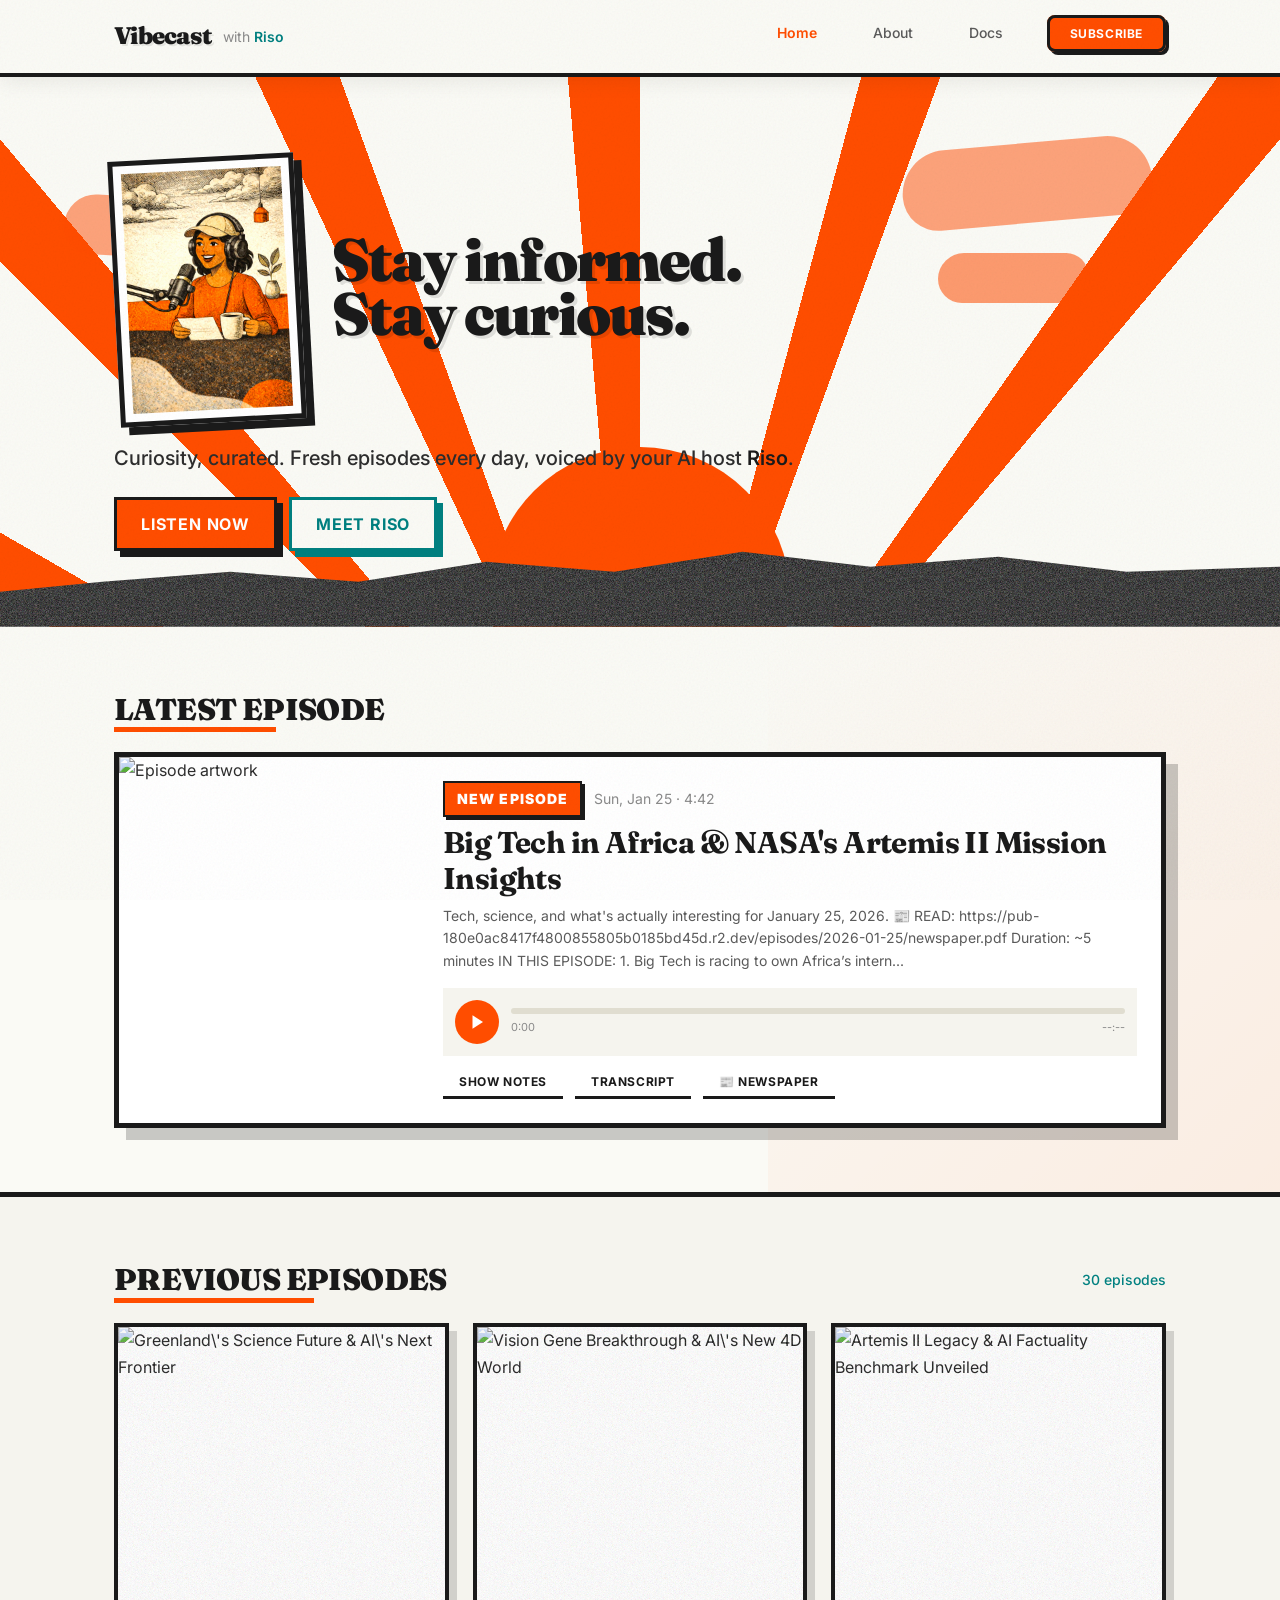
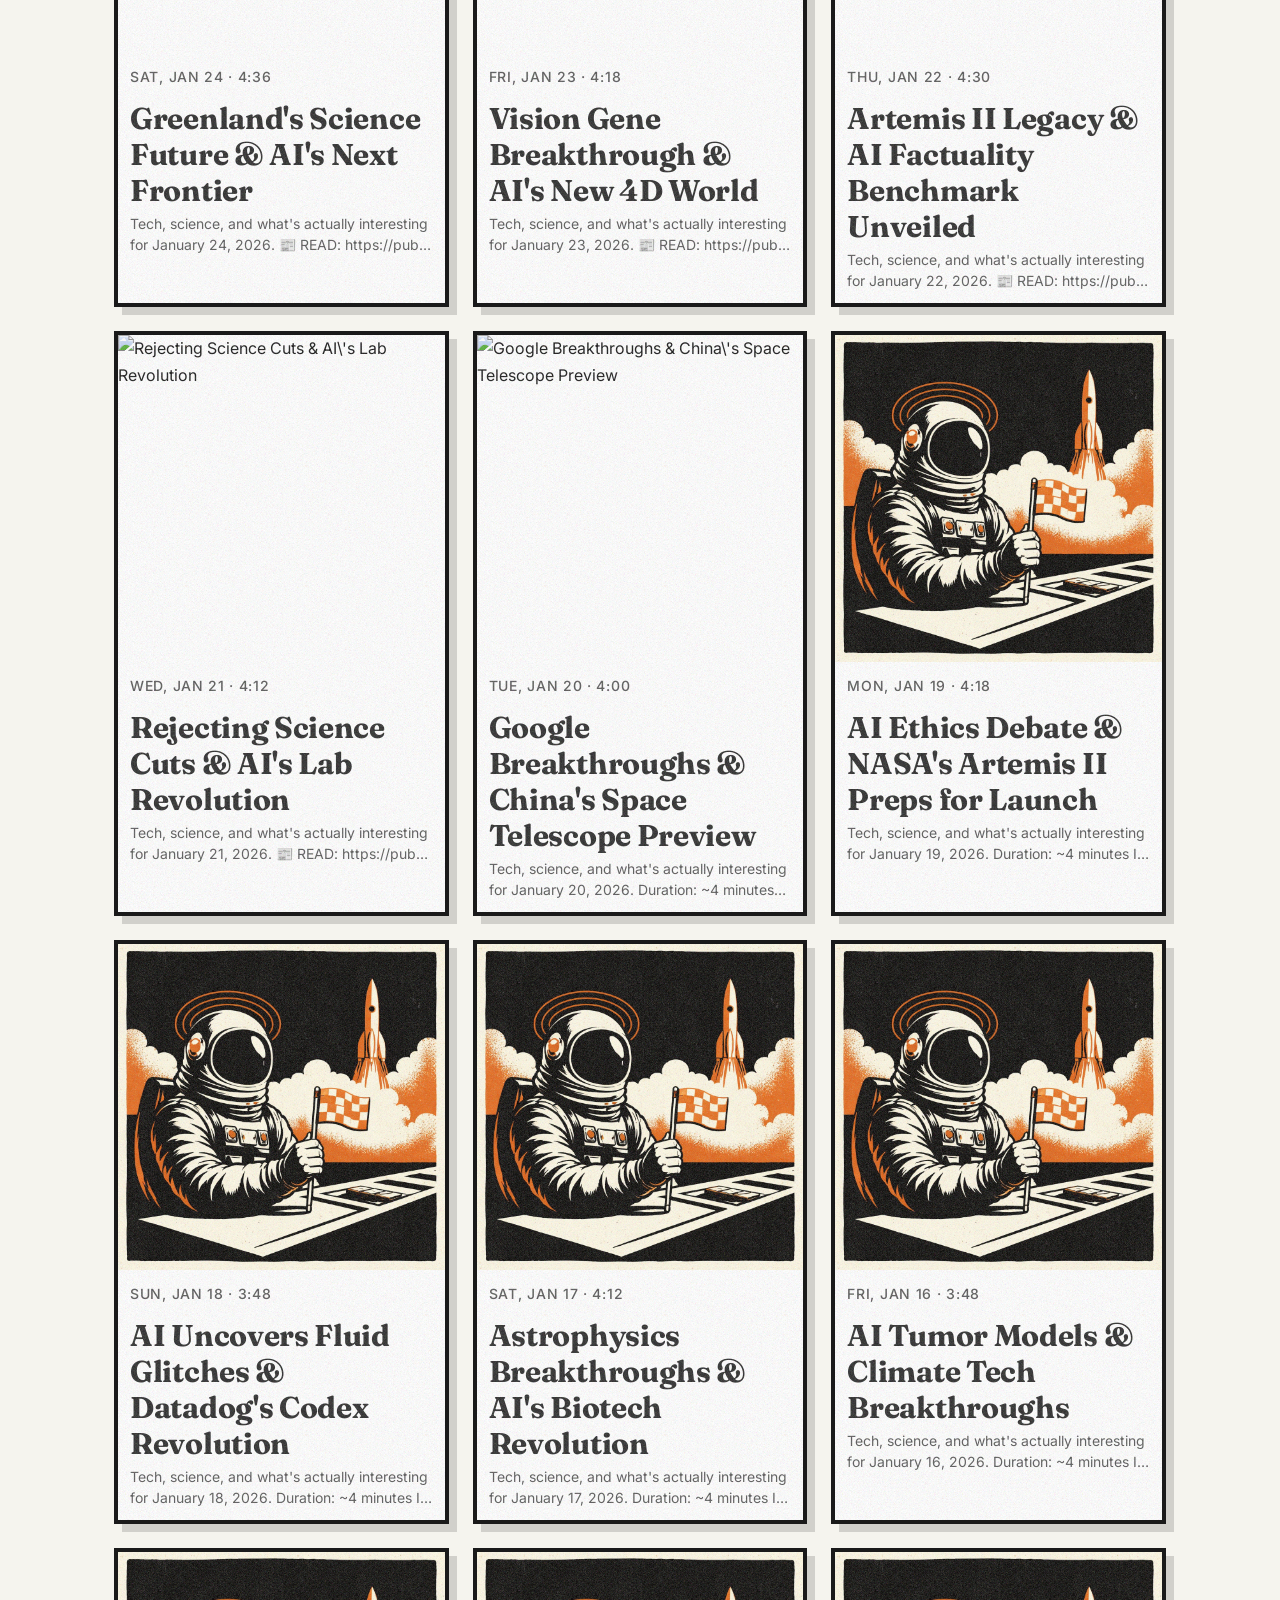
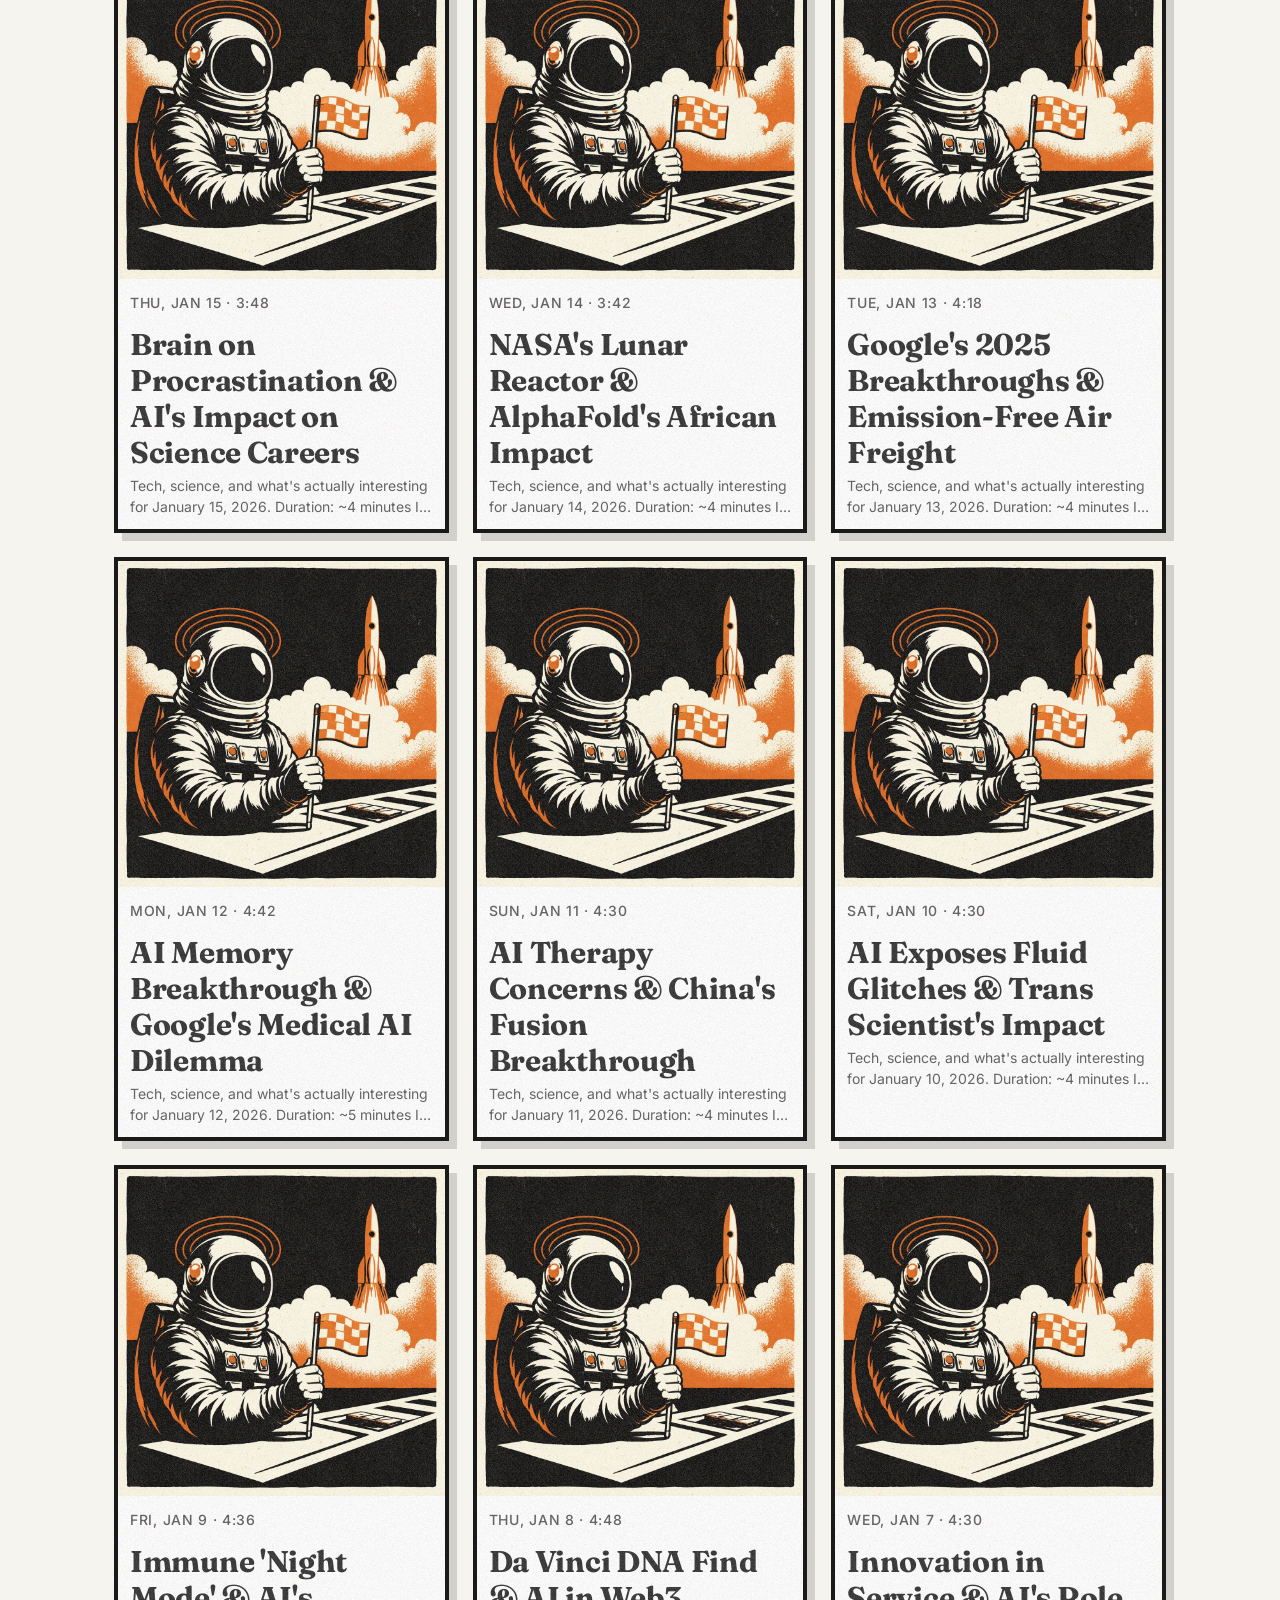
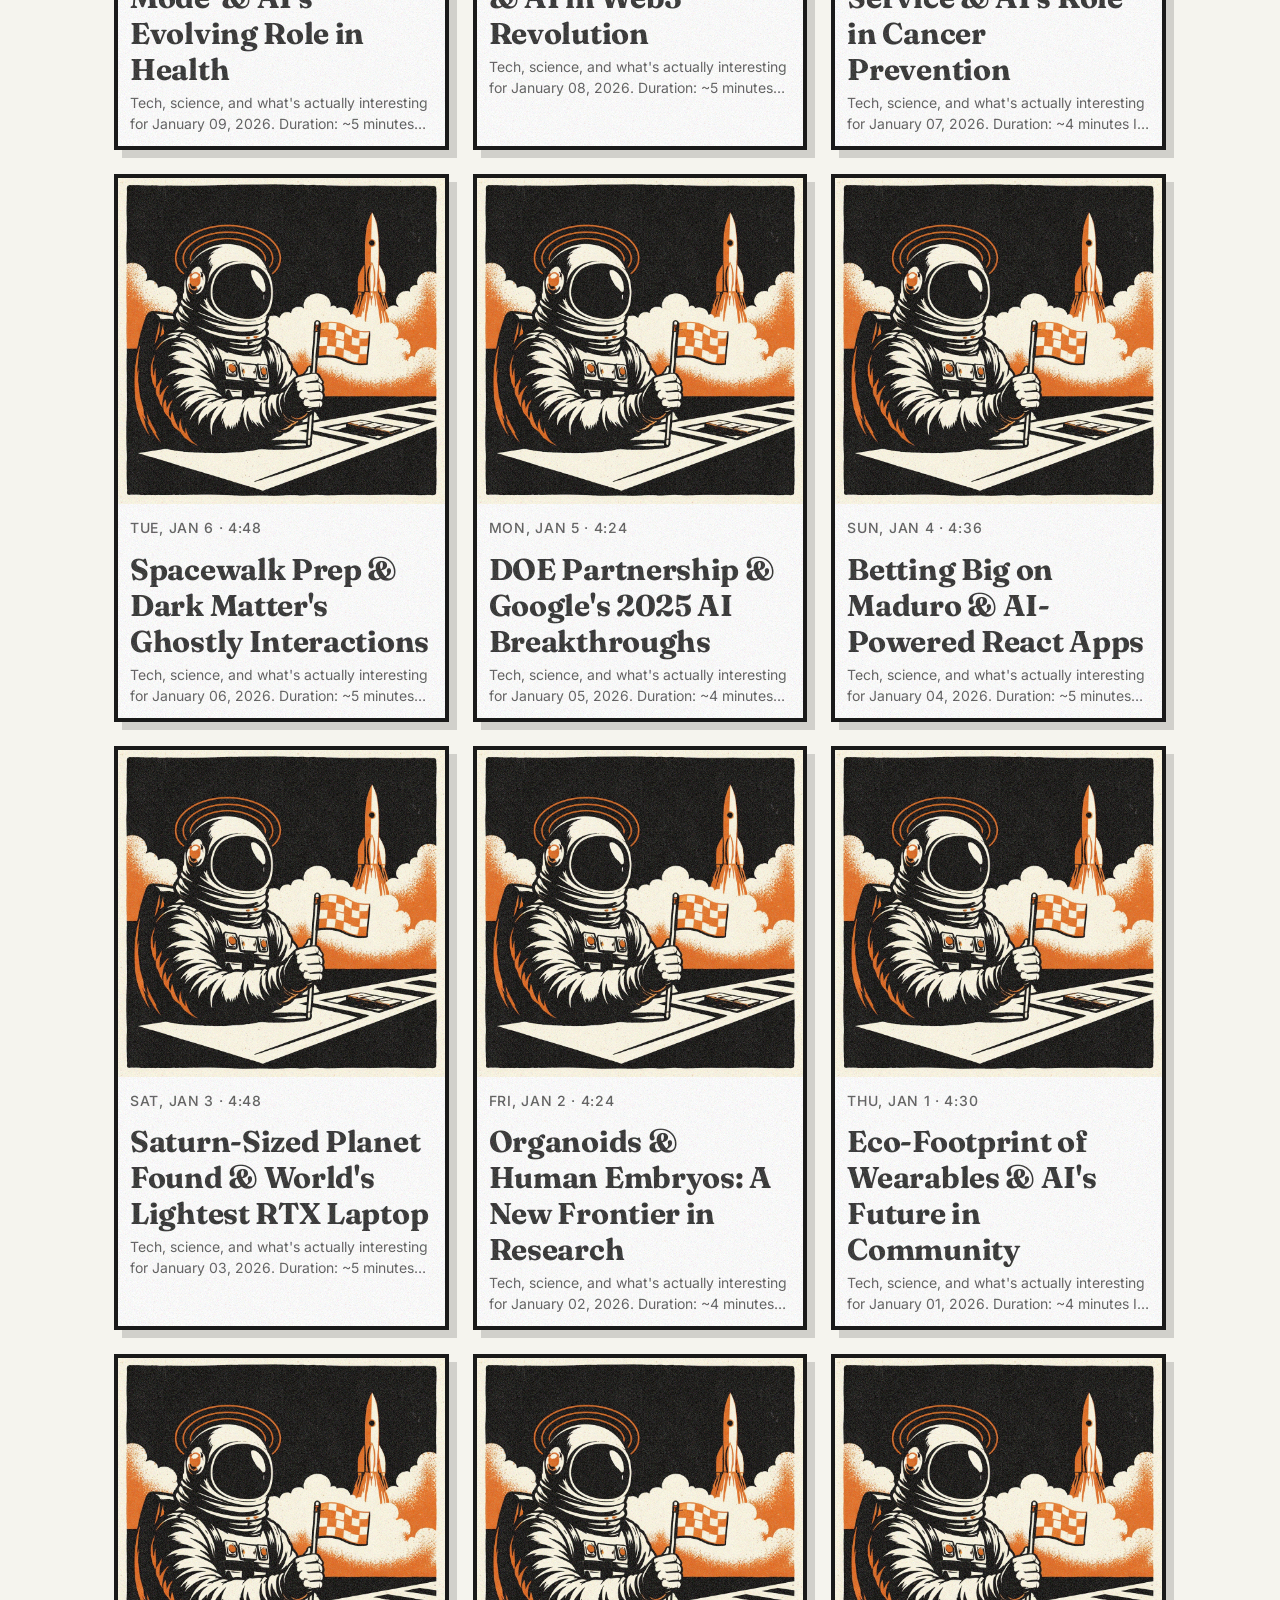
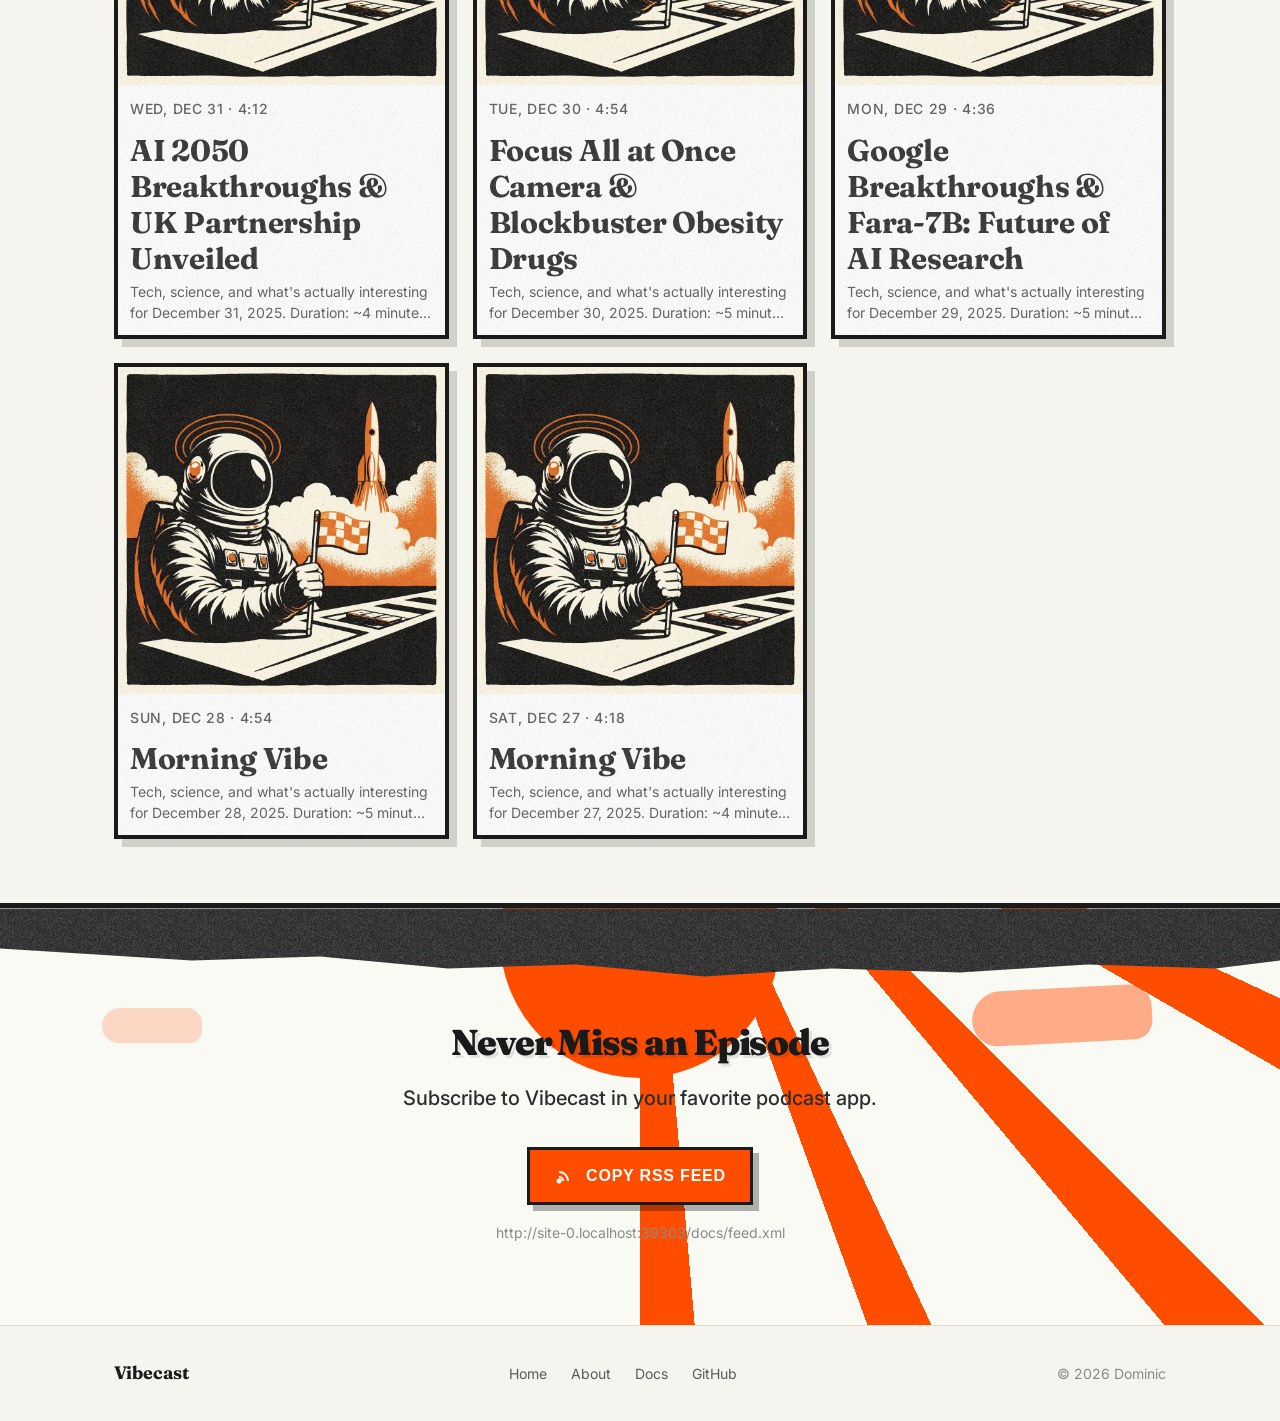
==== docs/index.html @ a4aa21d8 "newspaper episode updates" ====
<!DOCTYPE html>
<html lang="en">
<head>
    <meta charset="UTF-8">
    <meta name="viewport" content="width=device-width, initial-scale=1.0">
    <title>Vibecast - Tech, science, and what&#39;s actually interesting</title>
    <meta name="description" content="Tech, science, and what&#39;s actually interesting">
    <link rel="icon" type="image/svg+xml" href="favicon.svg">
    <link rel="alternate" type="application/rss+xml" title="Vibecast: Morning Thread RSS Feed" href="feed.xml">
    
    <!-- Google Fonts: Fraunces (headings) + Inter (body) -->
    <link rel="preconnect" href="https://fonts.googleapis.com">
    <link rel="preconnect" href="https://fonts.gstatic.com" crossorigin>
    <link href="https://fonts.googleapis.com/css2?family=Fraunces:opsz,wght@9..144,400;9..144,500;9..144,600;9..144,700;9..144,900&family=Inter:wght@400;500;600;700&display=swap" rel="stylesheet">
    
    <!-- Design System + Components + Pages -->
    <link rel="stylesheet" href="assets/css/design-system.css">
    <link rel="stylesheet" href="assets/css/components.css">
    <link rel="stylesheet" href="assets/css/pages.css">
    
    
</head>
<body>
    <div class="page">
        <!-- Navigation -->
        <nav class="nav">
            <div class="nav-inner">
                <div class="nav-brand">
                    <a href="index.html" class="nav-logo">Vibecast</a>
                    <span class="nav-host">with <strong>Riso</strong></span>
                </div>
                <button class="nav-toggle" aria-label="Toggle navigation" onclick="toggleNav()">
                    <svg width="24" height="24" viewBox="0 0 24 24" fill="none" stroke="currentColor" stroke-width="2">
                        <line x1="3" y1="6" x2="21" y2="6"></line>
                        <line x1="3" y1="12" x2="21" y2="12"></line>
                        <line x1="3" y1="18" x2="21" y2="18"></line>
                    </svg>
                </button>
                <ul class="nav-links" id="nav-links">
                    <li><a href="index.html" class="nav-link nav-link-active">Home</a></li>
                    <li><a href="about.html" class="nav-link ">About</a></li>
                    <li><a href="docs.html" class="nav-link ">Docs</a></li>
                    <li><a href="index.html#subscribe" class="nav-link nav-subscribe">Subscribe</a></li>
                </ul>
            </div>
        </nav>
        
        <!-- Main Content -->
        <main class="page-main">
            
<!-- SVG Filters for texture effects -->
<svg style="position: absolute; width: 0; height: 0;">
  <defs>
    <filter id="noise">
      <feTurbulence type="fractalNoise" baseFrequency="0.8" numOctaves="4" result="noise"/>
      <feDisplacementMap in="SourceGraphic" in2="noise" scale="3" xChannelSelector="R" yChannelSelector="G"/>
    </filter>
    <filter id="grit">
      <feTurbulence type="fractalNoise" baseFrequency="0.5" numOctaves="3" result="noise"/>
      <feColorMatrix type="saturate" values="0"/>
      <feBlend in="SourceGraphic" mode="multiply"/>
    </filter>
  </defs>
</svg>

<!-- Hero Section -->
<section class="hero">
    <!-- Decorative clouds -->
    <div class="hero-cloud hero-cloud-1"></div>
    <div class="hero-cloud hero-cloud-2"></div>
    <div class="hero-cloud hero-cloud-3"></div>
    
    <div class="container hero-inner">
        <div class="hero-grid">
            <div class="hero-content">
                <div class="hero-intro">
                    <div class="hero-host">
                        <div class="hero-host-frame">
                            <img src="assets/images/Vibecast_Host.png" alt="Riso" />
                        </div>
                    </div>
                    <div class="hero-text">
                        <h1 class="hero-title">Stay informed.<br/>Stay <span>curious</span>.</h1>
                    </div>
                </div>
                <p class="hero-subtitle">Curiosity, curated. Fresh episodes every day, voiced by your AI host <strong>Riso</strong>.</p>
                <div class="hero-actions">
                    <button class="btn btn-primary" onclick="scrollToLatest()">Listen Now</button>
                    <a href="about.html" class="btn btn-secondary">Meet Riso</a>
                </div>
            </div>
        </div>
    </div>
    
    <!-- Landscape silhouette at bottom -->
    <div class="hero-landscape"></div>
</section>

<!-- Latest Episode -->
<section class="latest-section" id="latest">
    <div class="container">
        <div class="section-header">
            <h2 class="section-title">Latest Episode</h2>
            <span id="latest-status" class="hero-badge" style="display: none;">
                <span class="hero-badge-dot"></span>
                <span>Now Playing</span>
            </span>
        </div>
        
        <div class="latest-card">
            <div class="latest-artwork">
                <img id="latest-art" src="default-episode-art.png" alt="Episode artwork" />
            </div>
            <div class="latest-content">
                <div class="latest-meta">
                    <span class="latest-label">New Episode</span>
                    <span class="latest-date" id="latest-date">Loading...</span>
                </div>
                <h3 class="latest-title">
                    <a href="#" id="latest-title-link" class="latest-title-text">Loading latest episode...</a>
                </h3>
                <p class="latest-desc" id="latest-description">Fetching episode details...</p>
                
                <div class="latest-player">
                    <button class="latest-play-btn" id="latest-play-btn" onclick="toggleLatestAudio()">
                        <svg viewBox="0 0 24 24" id="latest-play-icon">
                            <polygon points="6,3 20,12 6,21" />
                        </svg>
                    </button>
                    <div class="latest-progress-area">
                        <div class="latest-track" onclick="seekLatestAudio(event)">
                            <div class="latest-progress" id="latest-progress"></div>
                        </div>
                        <div class="latest-times">
                            <span id="latest-current-time">0:00</span>
                            <span id="latest-duration">--:--</span>
                        </div>
                    </div>
                </div>
                
                <div class="latest-actions">
                    <button class="btn btn-ghost btn-sm" onclick="openLatestShowNotes()">Show Notes</button>
                    <button class="btn btn-ghost btn-sm" onclick="openLatestTranscript()">Transcript</button>
                    
                    <a href="https://pub-180e0ac8417f4800855805b0185bd45d.r2.dev/episodes/2026-01-25/newspaper.pdf" target="_blank" class="btn btn-ghost btn-sm">📰 Newspaper</a>
                    
                </div>
            </div>
        </div>
    </div>
</section>

<!-- Episodes Archive -->
<section class="episodes-section" id="episodes">
    <div class="container">
        <div class="section-header">
            <h2 class="section-title">Previous Episodes</h2>
            <span class="section-link" id="episode-count"></span>
        </div>
        
        <div class="episodes-grid" id="episodes-list">
            <div class="loading">
                <div class="loading-spinner"></div>
            </div>
        </div>
    </div>
</section>

<!-- Subscribe Section -->
<section class="subscribe-section" id="subscribe">
    <!-- Landscape silhouette at top -->
    <div class="subscribe-landscape"></div>
    
    <!-- Decorative clouds -->
    <div class="subscribe-cloud subscribe-cloud-1"></div>
    <div class="subscribe-cloud subscribe-cloud-2"></div>
    
    <div class="container">
        <div class="subscribe-inner">
            <h2 class="subscribe-title">Never Miss an Episode</h2>
            <p class="subscribe-desc">Subscribe to Vibecast in your favorite podcast app.</p>
            <div class="subscribe-buttons">
                <button class="subscribe-btn subscribe-btn-primary" onclick="copyRssFeed()">
                    <svg viewBox="0 0 24 24" fill="currentColor"><circle cx="6" cy="18" r="3"/><path d="M6 12c3.31 0 6 2.69 6 6h-2.5c0-1.93-1.57-3.5-3.5-3.5V12z"/><path d="M6 6c6.63 0 12 5.37 12 12h-2.5c0-5.24-4.26-9.5-9.5-9.5V6z"/></svg>
                    Copy RSS Feed
                </button>
            </div>
            <p id="rss-url" style="margin-top: var(--space-4); font-size: var(--text-sm); color: var(--ink-3); word-break: break-all;"></p>
        </div>
    </div>
</section>


        </main>
        
        <!-- Footer -->
        <footer class="footer">
            <div class="container footer-inner">
                <div class="footer-brand">Vibecast</div>
                <div class="footer-links">
                    <a href="index.html" class="footer-link">Home</a>
                    <a href="about.html" class="footer-link">About</a>
                    <a href="docs.html" class="footer-link">Docs</a>
                    
                    <a href="https://github.com/domcritchlow/vibecast" class="footer-link" target="_blank" rel="noopener">GitHub</a>
                    
                </div>
                <div class="footer-copy">© 2026 Dominic</div>
            </div>
        </footer>
    </div>
    
    <!-- Transcript/Show Notes Modal -->
    <div class="modal-overlay" id="transcript-modal">
        <div class="modal">
            <div class="modal-header">
                <h3 class="modal-title" id="modal-title">Transcript</h3>
                <button class="modal-close" onclick="closeModal()">&times;</button>
            </div>
            <div class="modal-body">
                <div id="modal-content"></div>
            </div>
        </div>
    </div>
    
    <script>
        // Navigation toggle for mobile
        function toggleNav() {
            document.getElementById('nav-links').classList.toggle('open');
        }
        
        // Modal functions
        function openModal(title, content) {
            const modal = document.getElementById('transcript-modal');
            document.getElementById('modal-title').textContent = title;
            document.getElementById('modal-content').innerHTML = content;
            modal.classList.add('active');
            document.body.style.overflow = 'hidden';
        }
        
        function closeModal() {
            document.getElementById('transcript-modal').classList.remove('active');
            document.body.style.overflow = '';
        }
        
        // Close modal on overlay click or Escape key
        document.getElementById('transcript-modal').addEventListener('click', (e) => {
            if (e.target.classList.contains('modal-overlay')) closeModal();
        });
        document.addEventListener('keydown', (e) => {
            if (e.key === 'Escape') closeModal();
        });
        
        // Utility: escape HTML
        function escapeHtml(text) {
            const div = document.createElement('div');
            div.textContent = text;
            return div.innerHTML;
        }
        
        // Utility: convert URLs to links
        function linkify(text) {
            return text.split(' ').map(word => {
                if (word.startsWith('http://') || word.startsWith('https://')) {
                    return `<a href="${word}" target="_blank" rel="noopener">${word}</a>`;
                }
                return word;
            }).join(' ');
        }
        
        // Format text for display
        function formatTextForDisplay(text) {
            const escaped = escapeHtml(text);
            const linked = linkify(escaped);
            return linked.split('\n').join('<br>');
        }
        
        // Copy to clipboard
        function copyToClipboard(el) {
            navigator.clipboard.writeText(el.textContent);
            const original = el.textContent;
            el.textContent = 'Copied!';
            setTimeout(() => el.textContent = original, 1500);
        }
    </script>
    
    
<script>
    // ===== Configuration =====
    const feedUrl = new URL('feed.xml', window.location.href).href;
    const r2BaseUrl = 'https://pub-180e0ac8417f4800855805b0185bd45d.r2.dev'.replace(/\/+$/, '');
    const transcriptBaseUrl = r2BaseUrl + '/transcripts/';
    document.getElementById('rss-url').textContent = feedUrl;
    
    // ===== State =====
    let latestEpisode = null;
    const episodeDescriptions = {};
    
    // ===== Audio Player =====
    const latestAudio = document.createElement('audio');
    latestAudio.preload = 'none';
    document.body.appendChild(latestAudio);
    
    const latestProgress = document.getElementById('latest-progress');
    const latestCurrentTime = document.getElementById('latest-current-time');
    const latestDuration = document.getElementById('latest-duration');
    const latestPlayIcon = document.getElementById('latest-play-icon');
    const latestStatus = document.getElementById('latest-status');
    
    function formatTime(seconds) {
        const mins = Math.floor(seconds / 60);
        const secs = Math.floor(seconds % 60);
        return `${mins}:${secs.toString().padStart(2, '0')}`;
    }
    
    latestAudio.addEventListener('loadedmetadata', () => {
        latestDuration.textContent = formatTime(latestAudio.duration);
    });
    
    latestAudio.addEventListener('timeupdate', () => {
        const pct = (latestAudio.currentTime / latestAudio.duration) * 100;
        latestProgress.style.width = pct + '%';
        latestCurrentTime.textContent = formatTime(latestAudio.currentTime);
    });
    
    latestAudio.addEventListener('play', () => {
        latestPlayIcon.innerHTML = '<rect x="6" y="4" width="4" height="16"/><rect x="14" y="4" width="4" height="16"/>';
        latestStatus.style.display = 'inline-flex';
    });
    
    latestAudio.addEventListener('pause', () => {
        latestPlayIcon.innerHTML = '<polygon points="6,3 20,12 6,21"/>';
        latestStatus.style.display = 'none';
    });
    
    latestAudio.addEventListener('ended', () => {
        latestPlayIcon.innerHTML = '<polygon points="6,3 20,12 6,21"/>';
        latestStatus.style.display = 'none';
    });
    
    function toggleLatestAudio() {
        if (!latestEpisode) return;
        
        // Stop any episode players
        document.querySelectorAll('.episode-card audio').forEach(audio => {
            audio.pause();
        });
        
        if (latestAudio.paused) {
            latestAudio.play().catch(err => console.log('Playback failed:', err));
        } else {
            latestAudio.pause();
        }
    }
    
    function seekLatestAudio(e) {
        const rect = e.currentTarget.getBoundingClientRect();
        const pct = (e.clientX - rect.left) / rect.width;
        latestAudio.currentTime = pct * latestAudio.duration;
    }
    
    function scrollToLatest() {
        document.getElementById('latest').scrollIntoView({ behavior: 'smooth' });
    }
    
    // ===== Show Notes & Transcript =====
    function openLatestShowNotes() {
        if (!latestEpisode) return;
        const formatted = formatTextForDisplay(latestEpisode.description || 'No show notes available.');
        openModal('Show Notes: ' + latestEpisode.title, `<div style="line-height: 1.8;">${formatted}</div>`);
    }
    
    function openLatestTranscript() {
        if (!latestEpisode) return;
        const guid = latestEpisode.guid;
        const transcriptUrl = transcriptBaseUrl + guid.split('/').pop().replace('.mp3', '.txt');
        openTranscript(latestEpisode.title, transcriptUrl);
    }
    
    function openShowNotes(episodeId) {
        const episode = episodeDescriptions[episodeId];
        if (!episode) return;
        const formatted = formatTextForDisplay(episode.description || 'No show notes available.');
        openModal('Show Notes: ' + episode.title, `<div style="line-height: 1.8;">${formatted}</div>`);
    }
    
    function openTranscript(title, transcriptUrl) {
        openModal('Transcript: ' + title, '<div class="loading"><div class="loading-spinner"></div></div>');
        fetch(transcriptUrl)
            .then(r => {
                if (!r.ok) throw new Error('Failed to load');
                return r.text();
            })
            .then(text => {
                const formatted = formatTextForDisplay(text);
                document.getElementById('modal-content').innerHTML = `<div style="line-height: 1.8;">${formatted}</div>`;
            })
            .catch(() => {
                document.getElementById('modal-content').innerHTML = '<p style="color: var(--error); text-align: center;">Could not load transcript</p>';
            });
    }
    
    // ===== Episode Card Player =====
    function toggleEpisodeAudio(safeId, audioUrl) {
        const card = document.querySelector(`[data-episode-id="${safeId}"]`);
        const playerEl = card.querySelector('.episode-player');
        let audio = card.querySelector('audio');
        const btn = card.querySelector('.episode-play-btn');
        
        // Stop latest audio
        latestAudio.pause();
        
        // Stop other episode players
        document.querySelectorAll('.episode-card').forEach(otherCard => {
            if (otherCard !== card) {
                const otherAudio = otherCard.querySelector('audio');
                if (otherAudio) otherAudio.pause();
                otherCard.querySelector('.episode-player')?.classList.add('episode-player-hidden');
                const otherBtn = otherCard.querySelector('.episode-play-btn svg');
                if (otherBtn) otherBtn.innerHTML = '<polygon points="6,3 20,12 6,21"/>';
            }
        });
        
        // Create audio if needed
        if (!audio) {
            audio = document.createElement('audio');
            audio.src = audioUrl;
            audio.preload = 'none';
            card.appendChild(audio);
            
            const progressBar = playerEl.querySelector('.episode-progress');
            const timeEl = playerEl.querySelector('.episode-time');
            
            audio.addEventListener('loadedmetadata', () => {
                timeEl.textContent = `0:00 / ${formatTime(audio.duration)}`;
            });
            
            audio.addEventListener('timeupdate', () => {
                const pct = (audio.currentTime / audio.duration) * 100;
                progressBar.style.width = pct + '%';
                timeEl.textContent = `${formatTime(audio.currentTime)} / ${formatTime(audio.duration)}`;
            });
            
            audio.addEventListener('ended', () => {
                btn.querySelector('svg').innerHTML = '<polygon points="6,3 20,12 6,21"/>';
            });
        }
        
        // Toggle playback
        if (audio.paused) {
            playerEl.classList.remove('episode-player-hidden');
            audio.play();
            btn.querySelector('svg').innerHTML = '<rect x="6" y="4" width="4" height="16"/><rect x="14" y="4" width="4" height="16"/>';
        } else {
            audio.pause();
            btn.querySelector('svg').innerHTML = '<polygon points="6,3 20,12 6,21"/>';
        }
    }
    
    function seekEpisodeAudio(safeId, e) {
        const card = document.querySelector(`[data-episode-id="${safeId}"]`);
        const audio = card.querySelector('audio');
        if (!audio) return;
        const rect = e.currentTarget.getBoundingClientRect();
        const pct = (e.clientX - rect.left) / rect.width;
        audio.currentTime = pct * audio.duration;
    }
    
    // ===== RSS Feed Copy =====
    function copyRssFeed() {
        navigator.clipboard.writeText(feedUrl).then(() => {
            const btn = document.querySelector('.subscribe-btn-primary');
            btn.innerHTML = '<svg viewBox="0 0 24 24" fill="currentColor"><path d="M9 16.17L4.83 12l-1.42 1.41L9 19 21 7l-1.41-1.41z"/></svg> Copied!';
            setTimeout(() => {
                btn.innerHTML = '<svg viewBox="0 0 24 24" fill="currentColor"><circle cx="6" cy="18" r="3"/><path d="M6 12c3.31 0 6 2.69 6 6h-2.5c0-1.93-1.57-3.5-3.5-3.5V12z"/><path d="M6 6c6.63 0 12 5.37 12 12h-2.5c0-5.24-4.26-9.5-9.5-9.5V6z"/></svg> Copy RSS Feed';
            }, 2000);
        });
    }
    
    // ===== Parse RSS Feed =====
    async function loadEpisodes() {
        try {
            const response = await fetch(feedUrl);
            const text = await response.text();
            const parser = new DOMParser();
            const xml = parser.parseFromString(text, 'text/xml');
            const items = xml.querySelectorAll('item');
            
            const episodes = Array.from(items).map(item => {
                const enclosure = item.querySelector('enclosure');
                const duration = item.querySelector('duration')?.textContent || '';
                const pubDate = new Date(item.querySelector('pubDate')?.textContent);
                const guid = item.querySelector('guid')?.textContent || enclosure?.getAttribute('url') || '';
                
                // Find itunes:image element (namespace-aware)
                let artworkUrl = '';
                // Try getElementsByTagNameNS first (proper way)
                const imageElements = item.getElementsByTagNameNS('http://www.itunes.com/dtds/podcast-1.0.dtd', 'image');
                if (imageElements && imageElements.length > 0) {
                    const href = imageElements[0].getAttribute('href');
                    if (href) artworkUrl = href;
                } else {
                    // Fallback: search all elements for itunes:image
                    const allElements = item.getElementsByTagName('*');
                    for (let el of allElements) {
                        if (el.localName === 'image' && el.namespaceURI === 'http://www.itunes.com/dtds/podcast-1.0.dtd') {
                            const href = el.getAttribute('href');
                            if (href) {
                                artworkUrl = href;
                                break;
                            }
                        }
                    }
                }
                
                return {
                    title: item.querySelector('title')?.textContent || 'Untitled',
                    description: item.querySelector('description')?.textContent || '',
                    audioUrl: enclosure?.getAttribute('url') || '',
                    artworkUrl: artworkUrl,
                    pubDate: pubDate,
                    dateStr: pubDate.toLocaleDateString('en-US', { weekday: 'short', month: 'short', day: 'numeric' }),
                    duration: duration,
                    guid: guid
                };
            });
            
            if (episodes.length > 0) {
                renderLatestEpisode(episodes[0]);
                renderEpisodesList(episodes.slice(1));
                document.getElementById('episode-count').textContent = `${episodes.length} episodes`;
            }
        } catch (error) {
            console.error('Failed to load episodes:', error);
            document.getElementById('latest-title').textContent = 'Failed to load episodes';
        }
    }
    
    function renderLatestEpisode(episode) {
        latestEpisode = episode;
        episodeDescriptions[episode.guid] = episode;
        
        const episodePageUrl = `episode.html?id=${encodeURIComponent(episode.guid)}`;
        
        const titleLink = document.getElementById('latest-title-link');
        titleLink.textContent = episode.title;
        titleLink.href = episodePageUrl;
        
        document.getElementById('latest-date').textContent = `${episode.dateStr} · ${episode.duration}`;
        
        const desc = episode.description || '';
        document.getElementById('latest-description').textContent = desc.length > 250 ? desc.substring(0, 250) + '...' : desc;
        
        // Artwork - make it clickable
        const artEl = document.getElementById('latest-art');
        artEl.src = episode.artworkUrl || 'default-episode-art.png';
        artEl.style.cursor = 'pointer';
        artEl.onclick = () => window.location.href = episodePageUrl;
        
        // Audio
        latestAudio.src = episode.audioUrl;
    }
    
    function renderEpisodesList(episodes) {
        const container = document.getElementById('episodes-list');
        
        if (episodes.length === 0) {
            container.innerHTML = '<p style="text-align: center; color: var(--ink-3); grid-column: 1/-1;">No previous episodes yet. Check back tomorrow!</p>';
            return;
        }
        
        container.innerHTML = episodes.map(episode => {
            const safeId = episode.guid.replace(/[^a-zA-Z0-9]/g, '_');
            const escapedTitle = episode.title.replace(/'/g, "\\'");
            const transcriptUrl = transcriptBaseUrl + episode.guid.split('/').pop().replace('.mp3', '.txt');
            const episodePageUrl = `episode.html?id=${encodeURIComponent(episode.guid)}`;
            episodeDescriptions[episode.guid] = episode;
            
            return `
                <div class="episode-card" data-episode-id="${safeId}">
                    <a href="${episodePageUrl}" class="episode-artwork-link">
                        <div class="episode-artwork">
                            <img src="${episode.artworkUrl || 'default-episode-art.png'}" alt="${escapedTitle}" />
                            <div class="episode-play-overlay">
                                <button class="episode-play-btn" onclick="event.preventDefault(); event.stopPropagation(); toggleEpisodeAudio('${safeId}', '${episode.audioUrl}')">
                                    <svg viewBox="0 0 24 24">
                                        <polygon points="6,3 20,12 6,21" />
                                    </svg>
                                </button>
                            </div>
                        </div>
                    </a>
                    <div class="episode-content">
                        <div class="episode-date">${episode.dateStr} · ${episode.duration}</div>
                        <h4 class="episode-title">
                            <a href="${episodePageUrl}" class="episode-title-link">${episode.title}</a>
                        </h4>
                        <p class="episode-desc">${(episode.description || '').substring(0, 100)}...</p>
                    </div>
                    <div class="episode-player episode-player-hidden">
                        <div class="episode-player-row">
                            <button class="episode-player-btn" onclick="toggleEpisodeAudio('${safeId}', '${episode.audioUrl}')">
                                <svg viewBox="0 0 24 24">
                                    <polygon points="6,3 20,12 6,21" />
                                </svg>
                            </button>
                            <div class="episode-track" onclick="seekEpisodeAudio('${safeId}', event)">
                                <div class="episode-progress"></div>
                            </div>
                            <span class="episode-time">0:00</span>
                        </div>
                    </div>
                </div>
            `;
        }).join('');
    }
    
    // Initialize
    loadEpisodes();
</script>

</body>
</html>
---- docs/assets/css/design-system.css ----
/* ==========================================================================
   VIBECAST DESIGN SYSTEM - Riso Hard
   Heavy ink, bold orange, gritty textures, editorial print aesthetic
   ========================================================================== */

/* --------------------------------------------------------------------------
   COLOR TOKENS
   High contrast risograph/engraving print palette
   -------------------------------------------------------------------------- */

:root {
  /* Paper tones - clean, warm, lots of breathing room */
  --paper-0: #FAFAF5;  /* near white - primary background */
  --paper-1: #F5F4EE;  /* warm white - cards */
  --paper-2: #ECEAE0;  /* cream - elevated */
  --paper-3: #E0DDD0;  /* aged - borders, dividers */
  
  /* Ink tones - soft black, refined */
  --ink-0: #1A1A1A;    /* rich black - headings */
  --ink-1: #2D2D2D;    /* body text */
  --ink-2: #5A5A5A;    /* secondary text */
  --ink-3: #8A8A8A;    /* captions, muted */
  
  /* Primary accent - Vermillion Orange */
  --accent-0: #FF4D00; /* hot orange - CTAs */
  --accent-1: #FF6620; /* bright - hover */
  --accent-2: #E04000; /* deep - pressed */
  
  /* Secondary accent - Deep Teal */
  --teal-0: #008080;   /* teal - secondary actions */
  --teal-1: #00A0A0;   /* bright teal - hover */
  --teal-2: #006666;   /* deep teal - pressed */
  
  /* Tertiary - Electric Purple (sparingly) */
  --purple-0: #7B2D8E;
  --purple-1: #9B3DAE;
  
  /* Functional */
  --error: #D01000;
  --success: #008060;
  
  /* Neutrals */
  --cream: #FFFEFA;
  --dark: #1A1A1A;
}

/* --------------------------------------------------------------------------
   TYPOGRAPHY
   Fraunces (headings) + Inter (body) - editorial + friendly
   -------------------------------------------------------------------------- */

:root {
  /* Font families */
  --font-heading: 'Fraunces', 'Playfair Display', Georgia, serif;
  --font-body: 'Inter', -apple-system, BlinkMacSystemFont, 'Segoe UI', sans-serif;
  --font-mono: 'JetBrains Mono', 'SF Mono', 'Fira Code', monospace;
  
  /* Font sizes - using a modular scale (1.25 ratio) */
  --text-xs: 0.75rem;     /* 12px */
  --text-sm: 0.875rem;    /* 14px */
  --text-base: 1rem;      /* 16px */
  --text-lg: 1.125rem;    /* 18px */
  --text-xl: 1.25rem;     /* 20px */
  --text-2xl: 1.5rem;     /* 24px */
  --text-3xl: 1.875rem;   /* 30px */
  --text-4xl: 2.25rem;    /* 36px */
  --text-5xl: 3rem;       /* 48px */
  --text-6xl: 3.75rem;    /* 60px */
  
  /* Line heights */
  --leading-tight: 1.1;
  --leading-snug: 1.25;
  --leading-normal: 1.5;
  --leading-relaxed: 1.7;
  --leading-loose: 2;
  
  /* Letter spacing */
  --tracking-tight: -0.03em;
  --tracking-normal: 0;
  --tracking-wide: 0.05em;
  --tracking-wider: 0.1em;
  
  /* Font weights */
  --weight-normal: 400;
  --weight-medium: 500;
  --weight-semibold: 600;
  --weight-bold: 700;
  --weight-black: 900;
}

/* --------------------------------------------------------------------------
   SPACING
   8px base system with generous vertical rhythm
   -------------------------------------------------------------------------- */

:root {
  /* Base unit */
  --space-unit: 8px;
  
  /* Spacing scale */
  --space-1: 4px;         /* 0.5 units */
  --space-2: 8px;         /* 1 unit */
  --space-3: 12px;        /* 1.5 units */
  --space-4: 16px;        /* 2 units */
  --space-5: 20px;        /* 2.5 units */
  --space-6: 24px;        /* 3 units */
  --space-8: 32px;        /* 4 units */
  --space-10: 40px;       /* 5 units */
  --space-12: 48px;       /* 6 units */
  --space-14: 56px;       /* 7 units - section padding start */
  --space-16: 64px;       /* 8 units */
  --space-20: 80px;       /* 10 units */
  --space-24: 96px;       /* 12 units - section padding max */
  
  /* Layout */
  --max-width: 1100px;
  --max-width-narrow: 720px;
  --container-padding: var(--space-6);
}

/* --------------------------------------------------------------------------
   BORDERS & CORNERS
   Light, refined - modern riso
   -------------------------------------------------------------------------- */

:root {
  /* Border widths - lighter, more refined */
  --border-thin: 1px;
  --border-default: 1.5px;
  --border-thick: 2px;
  --border-heavy: 3px;
  
  /* Border radii - slightly rounded, friendly */
  --radius-sm: 4px;
  --radius-md: 8px;
  --radius-lg: 12px;
  --radius-xl: 16px;
  --radius-full: 9999px;
}

/* --------------------------------------------------------------------------
   SHADOWS
   Soft, modern - subtle depth
   -------------------------------------------------------------------------- */

:root {
  /* Soft shadows */
  --shadow-sm: 0 2px 8px rgba(0, 0, 0, 0.06);
  --shadow-md: 0 4px 16px rgba(0, 0, 0, 0.08);
  --shadow-lg: 0 8px 32px rgba(0, 0, 0, 0.10);
  --shadow-xl: 0 16px 48px rgba(0, 0, 0, 0.12);
  
  /* Accent glow */
  --shadow-accent: 0 4px 20px rgba(255, 77, 0, 0.15);
  --shadow-teal: 0 4px 20px rgba(0, 128, 128, 0.15);
  
  /* Hover lift */
  --shadow-lift: 0 8px 24px rgba(0, 0, 0, 0.12);
}

/* --------------------------------------------------------------------------
   TRANSITIONS
   Subtle, not techy
   -------------------------------------------------------------------------- */

:root {
  --transition-fast: 0.15s ease;
  --transition-base: 0.2s ease;
  --transition-slow: 0.3s ease;
}

/* --------------------------------------------------------------------------
   Z-INDEX SCALE
   -------------------------------------------------------------------------- */

:root {
  --z-base: 0;
  --z-dropdown: 100;
  --z-sticky: 200;
  --z-modal-backdrop: 300;
  --z-modal: 400;
  --z-tooltip: 500;
}

/* ==========================================================================
   BASE STYLES
   ========================================================================== */

*, *::before, *::after {
  margin: 0;
  padding: 0;
  box-sizing: border-box;
}

html {
  font-size: 16px;
  -webkit-font-smoothing: antialiased;
  -moz-osx-font-smoothing: grayscale;
}

body {
  font-family: var(--font-body);
  font-size: var(--text-base);
  font-weight: var(--weight-normal);
  line-height: var(--leading-relaxed);
  color: var(--ink-1);
  background-color: var(--paper-0);
  min-height: 100vh;
}

/* Subtle paper texture - ONLY on paper background, not everywhere */
body::before {
  content: '';
  position: fixed;
  top: 0;
  left: 0;
  right: 0;
  bottom: 0;
  background-image: url('../textures/paper-grain.svg');
  background-repeat: repeat;
  background-size: 400px 400px;
  opacity: 0.05;
  pointer-events: none;
  z-index: 9999;
  mix-blend-mode: multiply;
}

/* NO GLOBAL HALFTONE - apply strategically where needed */
body::after {
  display: none;
}

/* --------------------------------------------------------------------------
   TYPOGRAPHY BASE
   Clean, modern editorial
   -------------------------------------------------------------------------- */

h1, h2, h3, h4, h5, h6 {
  font-family: var(--font-heading);
  font-weight: var(--weight-bold);
  line-height: var(--leading-snug);
  letter-spacing: -0.02em;
  color: var(--ink-0);
  font-feature-settings: "ss01" off, "ss02" off, "ss03" off, "calt" off;
}

h1 {
  font-size: var(--text-5xl);
  font-weight: var(--weight-bold);
  line-height: 1.1;
}

h2 {
  font-size: var(--text-3xl);
}

h3 {
  font-size: var(--text-2xl);
}

h4 {
  font-size: var(--text-xl);
}

h5 {
  font-size: var(--text-lg);
}

h6 {
  font-size: var(--text-base);
  font-weight: var(--weight-semibold);
}

p {
  margin-bottom: var(--space-4);
}

/* Links - underlined by default (editorial style) */
a {
  color: var(--ink-0);
  text-decoration: underline;
  text-decoration-thickness: 1px;
  text-underline-offset: 2px;
  transition: color var(--transition-fast), text-decoration-color var(--transition-fast);
}

a:hover {
  color: var(--accent-0);
  text-decoration-color: var(--accent-0);
}

/* Strong/bold */
strong, b {
  font-weight: var(--weight-semibold);
  color: var(--ink-0);
}

/* Small text */
small {
  font-size: var(--text-sm);
  color: var(--ink-2);
}

/* Code */
code {
  font-family: var(--font-mono);
  font-size: 0.9em;
  background: var(--paper-1);
  padding: 2px 6px;
  border-radius: var(--radius-sm);
  border: var(--border-thin) solid var(--paper-2);
}

pre {
  font-family: var(--font-mono);
  font-size: var(--text-sm);
  background: var(--paper-1);
  border: var(--border-default) solid var(--ink-0);
  border-radius: var(--radius-md);
  padding: var(--space-4);
  overflow-x: auto;
  margin-bottom: var(--space-4);
}

pre code {
  background: none;
  border: none;
  padding: 0;
}

/* Lists */
ul, ol {
  padding-left: var(--space-6);
  margin-bottom: var(--space-4);
}

li {
  margin-bottom: var(--space-2);
}

/* Blockquote */
blockquote {
  border-left: var(--border-thick) solid var(--accent-0);
  padding-left: var(--space-4);
  margin: var(--space-6) 0;
  font-style: italic;
  color: var(--ink-2);
}

/* Horizontal rule */
hr {
  border: none;
  border-top: var(--border-default) solid var(--ink-0);
  margin: var(--space-8) 0;
}

/* --------------------------------------------------------------------------
   UTILITY CLASSES
   -------------------------------------------------------------------------- */

/* Text colors */
.text-ink-0 { color: var(--ink-0); }
.text-ink-1 { color: var(--ink-1); }
.text-ink-2 { color: var(--ink-2); }
.text-accent { color: var(--accent-0); }
.text-paper { color: var(--paper-0); }

/* Background colors */
.bg-paper-0 { background-color: var(--paper-0); }
.bg-paper-1 { background-color: var(--paper-1); }
.bg-paper-2 { background-color: var(--paper-2); }
.bg-ink { background-color: var(--ink-0); }
.bg-accent { background-color: var(--accent-0); }

/* Font sizes */
.text-xs { font-size: var(--text-xs); }
.text-sm { font-size: var(--text-sm); }
.text-base { font-size: var(--text-base); }
.text-lg { font-size: var(--text-lg); }
.text-xl { font-size: var(--text-xl); }
.text-2xl { font-size: var(--text-2xl); }
.text-3xl { font-size: var(--text-3xl); }

/* Font weights */
.font-normal { font-weight: var(--weight-normal); }
.font-medium { font-weight: var(--weight-medium); }
.font-semibold { font-weight: var(--weight-semibold); }
.font-bold { font-weight: var(--weight-bold); }

/* Text alignment */
.text-left { text-align: left; }
.text-center { text-align: center; }
.text-right { text-align: right; }

/* Display */
.block { display: block; }
.inline-block { display: inline-block; }
.flex { display: flex; }
.inline-flex { display: inline-flex; }
.grid { display: grid; }
.hidden { display: none; }

/* Flexbox */
.flex-col { flex-direction: column; }
.flex-wrap { flex-wrap: wrap; }
.items-center { align-items: center; }
.items-start { align-items: flex-start; }
.items-end { align-items: flex-end; }
.justify-center { justify-content: center; }
.justify-between { justify-content: space-between; }
.justify-start { justify-content: flex-start; }
.justify-end { justify-content: flex-end; }
.gap-2 { gap: var(--space-2); }
.gap-3 { gap: var(--space-3); }
.gap-4 { gap: var(--space-4); }
.gap-6 { gap: var(--space-6); }
.gap-8 { gap: var(--space-8); }

/* Spacing */
.m-0 { margin: 0; }
.mb-2 { margin-bottom: var(--space-2); }
.mb-3 { margin-bottom: var(--space-3); }
.mb-4 { margin-bottom: var(--space-4); }
.mb-6 { margin-bottom: var(--space-6); }
.mb-8 { margin-bottom: var(--space-8); }
.mb-12 { margin-bottom: var(--space-12); }
.mt-4 { margin-top: var(--space-4); }
.mt-6 { margin-top: var(--space-6); }
.mt-8 { margin-top: var(--space-8); }

.p-4 { padding: var(--space-4); }
.p-6 { padding: var(--space-6); }
.p-8 { padding: var(--space-8); }
.px-4 { padding-left: var(--space-4); padding-right: var(--space-4); }
.px-6 { padding-left: var(--space-6); padding-right: var(--space-6); }
.py-4 { padding-top: var(--space-4); padding-bottom: var(--space-4); }
.py-6 { padding-top: var(--space-6); padding-bottom: var(--space-6); }

/* Width */
.w-full { width: 100%; }
.max-w-narrow { max-width: var(--max-width-narrow); }
.max-w-default { max-width: var(--max-width); }

/* Screen reader only */
.sr-only {
  position: absolute;
  width: 1px;
  height: 1px;
  padding: 0;
  margin: -1px;
  overflow: hidden;
  clip: rect(0, 0, 0, 0);
  white-space: nowrap;
  border: 0;
}

/* --------------------------------------------------------------------------
   CONTAINER
   -------------------------------------------------------------------------- */

.container {
  width: 100%;
  max-width: var(--max-width);
  margin: 0 auto;
  padding: 0 var(--container-padding);
}

.container-narrow {
  max-width: var(--max-width-narrow);
}
---- docs/assets/css/components.css ----
/* ==========================================================================
   VIBECAST COMPONENTS - Modern Riso
   Clean, playful, two-color system
   ========================================================================== */

/* --------------------------------------------------------------------------
   BUTTONS - BOLD POSTER STYLE
   Screen-print aesthetic with hard edges
   -------------------------------------------------------------------------- */

.btn {
  display: inline-flex;
  align-items: center;
  justify-content: center;
  gap: var(--space-2);
  padding: var(--space-4) var(--space-6);
  font-family: var(--font-body);
  font-size: var(--text-base);
  font-weight: var(--weight-bold);
  line-height: 1;
  text-decoration: none;
  border-radius: 0;
  cursor: pointer;
  transition: none;
  border: 3px solid var(--ink-0);
  text-transform: uppercase;
  letter-spacing: 0.05em;
  position: relative;
}

.btn:focus {
  outline: 3px solid var(--accent-0);
  outline-offset: 3px;
}

/* Primary Button - BOLD orange block */
.btn-primary {
  background: var(--accent-0);
  color: white;
  border-color: var(--ink-0);
  box-shadow: 6px 6px 0px var(--ink-0);
}

.btn-primary:hover {
  background: var(--accent-1);
  transform: translate(-2px, -2px);
  box-shadow: 8px 8px 0px var(--ink-0);
}

.btn-primary:active {
  transform: translate(2px, 2px);
  box-shadow: 2px 2px 0px var(--ink-0);
}

/* Secondary Button - BOLD teal outline */
.btn-secondary {
  background: var(--paper-0);
  color: var(--teal-0);
  border: 3px solid var(--teal-0);
  box-shadow: 6px 6px 0px var(--teal-0);
}

.btn-secondary:hover {
  background: var(--teal-0);
  color: white;
  transform: translate(-2px, -2px);
  box-shadow: 8px 8px 0px var(--ink-0);
}

/* Ghost Button - Underlined poster style */
.btn-ghost {
  background: transparent;
  color: var(--ink-0);
  padding: var(--space-2) var(--space-4);
  border: none;
  border-bottom: 3px solid var(--ink-0);
  box-shadow: none;
  font-size: var(--text-sm);
}

.btn-ghost:hover {
  color: var(--accent-0);
  border-bottom-color: var(--accent-0);
  background: rgba(255, 77, 0, 0.05);
}

/* Button sizes */
.btn-sm {
  padding: var(--space-2) var(--space-4);
  font-size: var(--text-xs);
}

.btn-lg {
  padding: var(--space-4) var(--space-8);
  font-size: var(--text-base);
}

/* Icon button */
.btn-icon {
  padding: var(--space-2);
  aspect-ratio: 1;
  border-radius: var(--radius-md);
}

/* --------------------------------------------------------------------------
   NAVIGATION
   Heavy border, bold typography, dramatic orange accents
   -------------------------------------------------------------------------- */

.nav {
  background: var(--paper-0);
  border-bottom: 4px solid var(--ink-0);
  position: sticky;
  top: 0;
  z-index: var(--z-sticky);
  backdrop-filter: blur(10px);
  background: rgba(250, 250, 245, 0.95);
  box-shadow: 0 4px 20px rgba(0, 0, 0, 0.08);
}

.nav-inner {
  display: flex;
  align-items: center;
  justify-content: space-between;
  padding: var(--space-4) 0;
  max-width: var(--max-width);
  margin: 0 auto;
  padding-left: var(--container-padding);
  padding-right: var(--container-padding);
}

.nav-brand {
  display: flex;
  align-items: center;
  gap: var(--space-3);
}

.nav-logo {
  font-family: var(--font-heading);
  font-size: var(--text-2xl);
  font-weight: var(--weight-black);
  color: var(--ink-0);
  text-decoration: none;
  letter-spacing: -0.03em;
  text-shadow: 2px 2px 0px rgba(0, 0, 0, 0.08);
}

.nav-logo:hover {
  color: var(--accent-0);
  text-decoration: none;
  text-shadow: 2px 2px 0px rgba(255, 77, 0, 0.15);
}

.nav-host {
  font-size: var(--text-sm);
  color: var(--ink-3);
}

.nav-host strong {
  color: var(--teal-0);
  font-weight: var(--weight-semibold);
}

.nav-subscribe {
  background: var(--accent-0);
  color: white !important;
  padding: var(--space-2) var(--space-5) !important;
  border-radius: 0;
  border: 3px solid var(--ink-0);
  font-size: var(--text-xs) !important;
  font-weight: var(--weight-bold) !important;
  text-transform: uppercase !important;
  letter-spacing: 0.05em;
  box-shadow: 3px 3px 0px var(--ink-0);
  transition: none;
}

.nav-subscribe:hover {
  background: var(--accent-1);
  transform: translate(-1px, -1px);
  box-shadow: 4px 4px 0px var(--ink-0);
}

.nav-subscribe::after {
  display: none !important;
}

.nav-links {
  display: flex;
  align-items: center;
  gap: var(--space-8);
  list-style: none;
  margin: 0;
  padding: 0;
}

.nav-link {
  font-size: var(--text-sm);
  font-weight: var(--weight-medium);
  color: var(--ink-2);
  text-decoration: none;
  padding: var(--space-2) var(--space-3);
  border-radius: var(--radius-md);
  transition: all var(--transition-fast);
}

.nav-link:hover {
  color: var(--ink-0);
  background: var(--paper-2);
  text-decoration: none;
}

/* Active nav link */
.nav-link-active {
  color: var(--accent-0);
  font-weight: var(--weight-semibold);
}

/* Mobile nav toggle */
.nav-toggle {
  display: none;
  background: none;
  border: var(--border-default) solid var(--ink-0);
  padding: var(--space-2);
  cursor: pointer;
  border-radius: var(--radius-sm);
}

@media (max-width: 768px) {
  .nav-toggle {
    display: block;
  }
  
  .nav-links {
    display: none;
    position: absolute;
    top: 100%;
    left: 0;
    right: 0;
    background: var(--paper-0);
    border-bottom: var(--border-thick) solid var(--ink-0);
    flex-direction: column;
    padding: var(--space-6);
    gap: var(--space-4);
    box-shadow: 0 6px 0 rgba(10, 10, 8, 0.15);
  }
  
  .nav-links.open {
    display: flex;
  }
}

/* --------------------------------------------------------------------------
   MODALS
   Paper bg, ink borders, print shadow
   -------------------------------------------------------------------------- */

.modal-overlay {
  position: fixed;
  top: 0;
  left: 0;
  right: 0;
  bottom: 0;
  background: rgba(26, 26, 26, 0.6);
  backdrop-filter: blur(4px);
  display: flex;
  align-items: center;
  justify-content: center;
  z-index: var(--z-modal-backdrop);
  padding: var(--space-6);
  opacity: 0;
  visibility: hidden;
  transition: opacity var(--transition-base), visibility var(--transition-base);
}

.modal-overlay.active {
  opacity: 1;
  visibility: visible;
}

.modal {
  background: white;
  border-radius: var(--radius-xl);
  box-shadow: var(--shadow-xl);
  max-width: 640px;
  width: 100%;
  max-height: 85vh;
  display: flex;
  flex-direction: column;
  transform: translateY(20px) scale(0.98);
  transition: transform var(--transition-base);
  overflow: hidden;
}

.modal-overlay.active .modal {
  transform: translateY(0) scale(1);
}

.modal-header {
  display: flex;
  align-items: center;
  justify-content: space-between;
  padding: var(--space-4) var(--space-5);
  border-bottom: var(--border-thin) solid var(--paper-3);
}

.modal-title {
  font-family: var(--font-heading);
  font-size: var(--text-lg);
  font-weight: var(--weight-semibold);
  color: var(--ink-0);
  margin: 0;
}

.modal-close {
  width: 32px;
  height: 32px;
  background: var(--paper-2);
  border: none;
  cursor: pointer;
  color: var(--ink-2);
  font-size: var(--text-xl);
  line-height: 1;
  border-radius: var(--radius-full);
  transition: all var(--transition-fast);
  display: flex;
  align-items: center;
  justify-content: center;
}

.modal-close:hover {
  background: var(--paper-3);
  color: var(--ink-0);
}

.modal-body {
  padding: var(--space-5);
  overflow-y: auto;
  flex: 1;
}

/* --------------------------------------------------------------------------
   SECTION HEADERS
   -------------------------------------------------------------------------- */

.section-header {
  margin-bottom: var(--space-8);
}

.section-title {
  font-family: var(--font-heading);
  font-size: var(--text-3xl);
  font-weight: var(--weight-bold);
  color: var(--ink-0);
  margin: 0;
}

/* --------------------------------------------------------------------------
   LOADING STATES
   -------------------------------------------------------------------------- */

.loading {
  display: flex;
  align-items: center;
  justify-content: center;
  padding: var(--space-12);
  color: var(--ink-2);
}

.loading-spinner {
  width: 32px;
  height: 32px;
  border: 3px solid var(--paper-2);
  border-top-color: var(--accent-0);
  border-radius: var(--radius-full);
  animation: spin 0.8s linear infinite;
}

@keyframes spin {
  to {
    transform: rotate(360deg);
  }
}

/* Episode Link Styles */
.episode-title-link {
  color: inherit;
  text-decoration: none;
  transition: color 0.2s ease;
}

.episode-title-link:hover {
  color: var(--accent-3);
}

.episode-artwork-link {
  display: block;
  text-decoration: none;
}

.episode-artwork-link:hover .episode-artwork img {
  transform: scale(1.02);
  transition: transform 0.2s ease;
}

.episode-artwork img {
  transition: transform 0.2s ease;
}

.latest-title-text {
  color: inherit;
  text-decoration: none;
  transition: color 0.2s ease;
}

.latest-title-text:hover {
  color: var(--accent-3);
}
---- docs/assets/css/pages.css ----
/* ==========================================================================
   VIBECAST PAGE LAYOUTS - Modern Riso
   Clean, spacious, two-color accent system
   ========================================================================== */

/* --------------------------------------------------------------------------
   COMMON PAGE STYLES
   -------------------------------------------------------------------------- */

.page {
  min-height: 100vh;
  display: flex;
  flex-direction: column;
}

.page-main {
  flex: 1;
}

/* --------------------------------------------------------------------------
   HERO SECTION - BOLD POSTER STYLE like the artwork
   -------------------------------------------------------------------------- */

.hero {
  padding: var(--space-20) 0 var(--space-16);
  background: var(--paper-0);
  position: relative;
  overflow: hidden;
  min-height: 600px;
}

/* Sun rays - clean risograph style */
.hero::before {
  content: '';
  position: absolute;
  bottom: -50%;
  left: 50%;
  transform: translateX(-50%);
  width: 220%;
  height: 180%;
  background: conic-gradient(
    from 250deg at 50% 100%,
    transparent 0deg,
    var(--accent-0) 5deg,
    var(--accent-0) 10deg,
    transparent 10deg,
    transparent 25deg,
    var(--accent-0) 25deg,
    var(--accent-0) 30deg,
    transparent 30deg,
    transparent 45deg,
    var(--accent-0) 45deg,
    var(--accent-0) 50deg,
    transparent 50deg,
    transparent 65deg,
    var(--accent-0) 65deg,
    var(--accent-0) 70deg,
    transparent 70deg,
    transparent 85deg,
    var(--accent-0) 85deg,
    var(--accent-0) 90deg,
    transparent 90deg,
    transparent 105deg,
    var(--accent-0) 105deg,
    var(--accent-0) 110deg,
    transparent 110deg,
    transparent 125deg,
    var(--accent-0) 125deg,
    var(--accent-0) 130deg,
    transparent 130deg,
    transparent 145deg,
    var(--accent-0) 145deg,
    var(--accent-0) 150deg,
    transparent 150deg,
    transparent 180deg
  );
  opacity: 1;
  pointer-events: none;
  z-index: 0;
}

/* Sun disc - riso print style with texture */
.hero::after {
  content: '';
  position: absolute;
  bottom: -100px;
  left: 50%;
  transform: translateX(-50%);
  width: 280px;
  height: 280px;
  background: 
    radial-gradient(circle at 20% 30%, transparent 2%, transparent 2.5%),
    radial-gradient(circle at 45% 15%, transparent 1.5%, transparent 2%),
    radial-gradient(circle at 70% 25%, transparent 2.5%, transparent 3%),
    radial-gradient(circle at 30% 60%, transparent 1.8%, transparent 2.2%),
    radial-gradient(circle at 65% 70%, transparent 2.2%, transparent 2.8%),
    radial-gradient(circle at 85% 50%, transparent 1.6%, transparent 2.1%),
    radial-gradient(circle at 15% 80%, transparent 2%, transparent 2.6%),
    radial-gradient(circle at 50% 45%, transparent 1.4%, transparent 1.8%),
    radial-gradient(circle at 80% 85%, transparent 2.3%, transparent 2.9%),
    radial-gradient(circle at 40% 90%, transparent 1.7%, transparent 2.3%),
    var(--accent-0);
  background-size: 
    100% 100%, 100% 100%, 100% 100%, 100% 100%, 100% 100%,
    100% 100%, 100% 100%, 100% 100%, 100% 100%, 100% 100%,
    100% 100%;
  border-radius: 50%;
  opacity: 1;
  pointer-events: none;
  z-index: 0;
}

@media (min-width: 768px) {
  .hero {
    min-height: 550px;
    padding: var(--space-20) 0 var(--space-16);
  }
  
  .hero::after {
    width: 300px;
    height: 300px;
    bottom: -120px;
  }
}

/* Decorative clouds - clean cut-paper style */
.hero-cloud {
  position: absolute;
  background: var(--accent-0);
  opacity: 0.5;
  pointer-events: none;
  z-index: 2;
}

.hero-cloud-1 {
  top: 12%;
  right: 5%;
  width: 220px;
  height: 70px;
  border-radius: 100px 100px 60px 80px;
  transform: rotate(-5deg);
}

.hero-cloud-2 {
  top: 22%;
  left: 8%;
  width: 180px;
  height: 55px;
  border-radius: 80px 60px 50px 70px;
  transform: rotate(3deg);
}

.hero-cloud-3 {
  top: 32%;
  right: 15%;
  width: 140px;
  height: 45px;
  border-radius: 60px 50px 40px 55px;
  opacity: 0.55;
}

@media (min-width: 768px) {
  .hero-cloud-1 {
    width: 250px;
    height: 80px;
    right: 10%;
  }
  
  .hero-cloud-2 {
    width: 200px;
    height: 60px;
    left: 5%;
  }
  
  .hero-cloud-3 {
    width: 150px;
    height: 50px;
  }
}

/* Landscape silhouette - screen-print style */
.hero-landscape {
  position: absolute;
  bottom: 0;
  left: 0;
  right: 0;
  height: 120px;
  background: var(--ink-0);
  pointer-events: none;
  z-index: 3;
  /* Bold rolling hills */
  clip-path: polygon(
    0% 100%,
    0% 65%,
    8% 55%,
    18% 45%,
    28% 55%,
    38% 35%,
    48% 45%,
    58% 25%,
    68% 40%,
    78% 30%,
    88% 45%,
    100% 40%,
    100% 100%
  );
  box-shadow: 0 -10px 40px rgba(0, 0, 0, 0.2);
}

.hero-landscape::before {
  content: '';
  position: absolute;
  inset: 0;
  background-image: url('../textures/paper-grain.svg');
  background-size: 80px 80px;
  opacity: 0.4;
  mix-blend-mode: screen;
}

@media (min-width: 768px) {
  .hero-landscape {
    height: 100px;
  }
}

.hero-inner {
  position: relative;
  z-index: 4;
}

.hero-grid {
  display: block;
}

.hero-content {
  max-width: 720px;
  position: relative;
  z-index: 4;
}

.hero-intro {
  display: flex;
  align-items: center;
  gap: var(--space-5);
  margin-bottom: var(--space-3);
}

@media (min-width: 768px) {
  .hero-intro {
    gap: var(--space-8);
  }
}

.hero-text {
  flex: 1;
  min-width: 0;
}

.hero-badge {
  display: inline-flex;
  align-items: center;
  gap: var(--space-2);
  font-size: var(--text-xs);
  font-weight: var(--weight-semibold);
  color: var(--teal-0);
  background: rgba(0, 128, 128, 0.1);
  padding: var(--space-1) var(--space-3);
  border-radius: var(--radius-full);
  margin-bottom: var(--space-4);
}

.hero-badge-dot {
  width: 6px;
  height: 6px;
  background: var(--teal-0);
  border-radius: var(--radius-full);
  animation: pulse-dot 2s ease-in-out infinite;
}

@keyframes pulse-dot {
  0%, 100% { opacity: 1; transform: scale(1); }
  50% { opacity: 0.6; transform: scale(0.8); }
}

.hero-title {
  font-size: var(--text-5xl);
  line-height: 0.95;
  margin-bottom: var(--space-4);
  color: var(--ink-0);
  font-weight: var(--weight-black);
  letter-spacing: -0.03em;
  text-shadow: 3px 3px 0px rgba(0, 0, 0, 0.1);
  position: relative;
  z-index: 4;
}

@media (min-width: 768px) {
  .hero-title {
    font-size: var(--text-6xl);
    line-height: 0.9;
  }
}

.hero-title span {
  color: var(--ink-0);
  text-shadow: 3px 3px 0px rgba(0, 0, 0, 0.1);
}

.hero-subtitle {
  font-size: var(--text-xl);
  color: var(--ink-1);
  margin-bottom: var(--space-6);
  line-height: 1.5;
  font-weight: var(--weight-medium);
  position: relative;
  z-index: 4;
}

.hero-actions {
  display: flex;
  flex-wrap: wrap;
  gap: var(--space-3);
}

/* Hero host image - clean poster style */
.hero-host {
  flex-shrink: 0;
  position: relative;
  display: block;
}

.hero-host-frame {
  position: relative;
  display: inline-block;
  border: 5px solid var(--ink-0);
  background: white;
  padding: var(--space-2);
  box-shadow: 8px 8px 0px var(--ink-0);
  transform: rotate(-3deg);
}

.hero-host-frame img {
  position: relative;
  z-index: 1;
  width: 120px;
  height: auto;
  display: block;
  filter: contrast(1.1) saturate(1.2);
}

@media (min-width: 768px) {
  .hero-host {
    display: block;
  }
  
  .hero-host-frame img {
    width: 140px;
  }
}

@media (min-width: 1024px) {
  .hero-host-frame img {
    width: 160px;
  }
}

/* --------------------------------------------------------------------------
   LATEST EPISODE - Featured card
   -------------------------------------------------------------------------- */

.latest-section {
  padding: var(--space-16) 0;
  background: var(--paper-0);
  position: relative;
}

.latest-section::before {
  content: '';
  position: absolute;
  top: 0;
  right: 0;
  width: 40%;
  height: 100%;
  background: linear-gradient(135deg, transparent 0%, rgba(255, 77, 0, 0.08) 100%);
  pointer-events: none;
  z-index: 0;
}

.latest-section .container {
  position: relative;
  z-index: 1;
}

.section-header {
  display: flex;
  align-items: center;
  justify-content: space-between;
  margin-bottom: var(--space-6);
}

.section-title {
  font-size: var(--text-3xl);
  color: var(--ink-0);
  font-weight: var(--weight-black);
  letter-spacing: -0.02em;
  text-transform: uppercase;
  position: relative;
  display: inline-block;
}

.section-title::after {
  content: '';
  position: absolute;
  bottom: -4px;
  left: 0;
  width: 60%;
  height: 5px;
  background: var(--accent-0);
}

.section-link {
  font-size: var(--text-sm);
  color: var(--teal-0);
  text-decoration: none;
  font-weight: var(--weight-medium);
}

.section-link:hover {
  color: var(--teal-1);
}

.latest-card {
  background: white;
  border: 5px solid var(--ink-0);
  box-shadow: 12px 12px 0px rgba(0, 0, 0, 0.2);
  overflow: hidden;
  display: grid;
  grid-template-columns: 1fr;
  position: relative;
}

@media (min-width: 768px) {
  .latest-card {
    grid-template-columns: 260px 1fr;
  }
}

@media (min-width: 1024px) {
  .latest-card {
    grid-template-columns: 300px 1fr;
  }
}

.latest-artwork {
  aspect-ratio: 1;
  overflow: hidden;
  position: relative;
}

.latest-artwork img {
  width: 100%;
  height: 100%;
  object-fit: cover;
}

.latest-content {
  padding: var(--space-5);
  display: flex;
  flex-direction: column;
}

@media (min-width: 768px) {
  .latest-content {
    padding: var(--space-6);
    justify-content: center;
  }
}

.latest-meta {
  display: flex;
  align-items: center;
  gap: var(--space-3);
  margin-bottom: var(--space-2);
}

.latest-label {
  font-size: var(--text-sm);
  font-weight: var(--weight-black);
  color: white;
  background: var(--accent-0);
  padding: var(--space-1) var(--space-3);
  text-transform: uppercase;
  letter-spacing: 0.08em;
  border: 2px solid var(--ink-0);
  box-shadow: 3px 3px 0px var(--ink-0);
  display: inline-block;
}

.latest-date {
  font-size: var(--text-sm);
  color: var(--ink-3);
}

.latest-title {
  font-size: var(--text-2xl);
  margin-bottom: var(--space-2);
  color: var(--ink-0);
  line-height: 1.2;
  font-weight: var(--weight-bold);
  letter-spacing: -0.02em;
}

@media (min-width: 768px) {
  .latest-title {
    font-size: var(--text-3xl);
  }
}

.latest-desc {
  font-size: var(--text-sm);
  color: var(--ink-2);
  line-height: 1.6;
  margin-bottom: var(--space-4);
  display: -webkit-box;
  -webkit-line-clamp: 3;
  line-clamp: 3;
  -webkit-box-orient: vertical;
  overflow: hidden;
}

/* Integrated player bar */
.latest-player {
  display: flex;
  align-items: center;
  gap: var(--space-3);
  padding: var(--space-3);
  background: var(--paper-1);
  margin-bottom: var(--space-3);
}

.latest-play-btn {
  width: 44px;
  height: 44px;
  background: var(--accent-0);
  border: none;
  border-radius: var(--radius-full);
  display: flex;
  align-items: center;
  justify-content: center;
  cursor: pointer;
  flex-shrink: 0;
  transition: all var(--transition-fast);
}

.latest-play-btn:hover {
  background: var(--accent-1);
  transform: scale(1.05);
}

.latest-play-btn svg {
  width: 18px;
  height: 18px;
  fill: white;
}

.latest-progress-area {
  flex: 1;
  min-width: 0;
}

.latest-track {
  height: 6px;
  background: var(--paper-3);
  border-radius: var(--radius-full);
  overflow: hidden;
  cursor: pointer;
  margin-bottom: var(--space-1);
}

.latest-progress {
  height: 100%;
  width: 0%;
  background: linear-gradient(90deg, var(--accent-0), var(--teal-0));
  border-radius: var(--radius-full);
  transition: width 0.1s linear;
}

.latest-times {
  display: flex;
  justify-content: space-between;
  font-size: 11px;
  color: var(--ink-3);
}

.latest-actions {
  display: flex;
  gap: var(--space-3);
}

/* --------------------------------------------------------------------------
   EPISODES GRID
   -------------------------------------------------------------------------- */

.episodes-section {
  padding: var(--space-16) 0;
  background: var(--paper-1);
  position: relative;
  border-top: 5px solid var(--ink-0);
  border-bottom: 5px solid var(--ink-0);
}

.episodes-section::before {
  display: none;
}

.episodes-section .container {
  position: relative;
  z-index: 1;
}

.episodes-grid {
  display: grid;
  gap: var(--space-6);
}

@media (min-width: 640px) {
  .episodes-grid {
    grid-template-columns: repeat(2, 1fr);
  }
}

@media (min-width: 1024px) {
  .episodes-grid {
    grid-template-columns: repeat(3, 1fr);
  }
}

.episode-card {
  background: white;
  border-radius: 0;
  overflow: hidden;
  border: 4px solid var(--ink-0);
  box-shadow: 8px 8px 0px rgba(0, 0, 0, 0.15);
  transition: none;
  display: flex;
  flex-direction: column;
  position: relative;
}

/* Paper texture on cards */
.episode-card::before {
  content: '';
  position: absolute;
  inset: 0;
  background-image: url('../textures/paper-grain.svg');
  background-size: 120px 120px;
  opacity: 0.2;
  pointer-events: none;
  z-index: 10;
}

.episode-card:hover {
  box-shadow: 12px 12px 0px rgba(0, 0, 0, 0.2);
  transform: translate(-2px, -2px);
  border-color: var(--accent-0);
}

.episode-artwork {
  aspect-ratio: 1;
  overflow: hidden;
  position: relative;
}

.episode-artwork img {
  width: 100%;
  height: 100%;
  object-fit: cover;
  transition: transform var(--transition-base);
}

.episode-card:hover .episode-artwork img {
  transform: scale(1.05);
}

/* Play overlay */
.episode-play-overlay {
  position: absolute;
  inset: 0;
  background: rgba(0, 0, 0, 0.4);
  display: flex;
  align-items: center;
  justify-content: center;
  opacity: 0;
  transition: opacity var(--transition-fast);
}

.episode-card:hover .episode-play-overlay {
  opacity: 1;
}

.episode-play-btn {
  width: 64px;
  height: 64px;
  background: var(--accent-0);
  border: none;
  border-radius: var(--radius-full);
  display: flex;
  align-items: center;
  justify-content: center;
  cursor: pointer;
  box-shadow: var(--shadow-lg);
  transition: all var(--transition-fast);
}

.episode-play-btn:hover {
  transform: scale(1.1);
}

.episode-play-btn svg {
  width: 28px;
  height: 28px;
  fill: white;
}

.episode-content {
  padding: var(--space-3);
  display: flex;
  flex-direction: column;
  gap: var(--space-1);
  min-height: 0;
  overflow: hidden;
}

.episode-date {
  font-size: var(--text-xs);
  color: var(--ink-2);
  margin-bottom: var(--space-2);
  font-weight: var(--weight-semibold);
  text-transform: uppercase;
  letter-spacing: 0.05em;
}

.episode-title {
  font-size: var(--text-xl);
  font-weight: var(--weight-bold);
  color: var(--ink-0);
  margin-bottom: var(--space-2);
  line-height: 1.2;
  letter-spacing: -0.01em;
}

.episode-desc {
  font-size: var(--text-sm);
  color: var(--ink-2);
  line-height: 1.5;
  display: -webkit-box;
  -webkit-line-clamp: 2;
  line-clamp: 2;
  -webkit-box-orient: vertical;
  overflow: hidden;
  margin: 0;
}

/* Episode card inline player - spans full card width */
.episode-player {
  padding: var(--space-3);
  background: var(--paper-1);
  border-top: var(--border-thin) solid var(--paper-3);
  width: 100%;
  box-sizing: border-box;
}

.episode-player-hidden {
  display: none !important;
}

.episode-player-row {
  display: flex;
  align-items: center;
  gap: var(--space-3);
  width: 100%;
}

.episode-player-btn {
  width: 36px;
  height: 36px;
  min-width: 36px;
  background: var(--accent-0);
  border: none;
  border-radius: var(--radius-full);
  display: flex;
  align-items: center;
  justify-content: center;
  cursor: pointer;
  transition: all var(--transition-fast);
  flex-shrink: 0;
}

.episode-player-btn:hover {
  background: var(--accent-1);
}

.episode-player-btn svg {
  width: 14px;
  height: 14px;
  fill: white;
}

.episode-track {
  flex: 1;
  min-width: 0;
  height: 6px;
  background: var(--paper-3);
  border-radius: var(--radius-full);
  overflow: hidden;
  cursor: pointer;
}

.episode-progress {
  height: 100%;
  width: 0%;
  background: linear-gradient(90deg, var(--accent-0), var(--teal-0));
  border-radius: var(--radius-full);
}

.episode-time {
  font-size: var(--text-xs);
  color: var(--ink-2);
  white-space: nowrap;
  flex-shrink: 0;
}

/* --------------------------------------------------------------------------
   SUBSCRIBE SECTION - Sunrise poster style (inverted - sunset)
   -------------------------------------------------------------------------- */

.subscribe-section {
  padding: var(--space-20) 0 var(--space-16);
  background: var(--paper-0);
  text-align: center;
  position: relative;
  overflow: hidden;
  min-height: 350px;
}

/* Sun rays from top */
.subscribe-section::before {
  content: '';
  position: absolute;
  top: -50%;
  left: 50%;
  transform: translateX(-50%);
  width: 220%;
  height: 180%;
  background: conic-gradient(
    from 70deg at 50% 0%,
    transparent 0deg,
    var(--accent-0) 5deg,
    var(--accent-0) 10deg,
    transparent 10deg,
    transparent 25deg,
    var(--accent-0) 25deg,
    var(--accent-0) 30deg,
    transparent 30deg,
    transparent 45deg,
    var(--accent-0) 45deg,
    var(--accent-0) 50deg,
    transparent 50deg,
    transparent 65deg,
    var(--accent-0) 65deg,
    var(--accent-0) 70deg,
    transparent 70deg,
    transparent 85deg,
    var(--accent-0) 85deg,
    var(--accent-0) 90deg,
    transparent 90deg,
    transparent 105deg,
    var(--accent-0) 105deg,
    var(--accent-0) 110deg,
    transparent 110deg,
    transparent 180deg
  );
  opacity: 1;
  pointer-events: none;
  z-index: 0;
}

/* Sun disc at top */
.subscribe-section::after {
  content: '';
  position: absolute;
  top: -100px;
  left: 50%;
  transform: translateX(-50%);
  width: 280px;
  height: 280px;
  background: 
    radial-gradient(circle at 22% 28%, transparent 2%, transparent 2.5%),
    radial-gradient(circle at 48% 12%, transparent 1.5%, transparent 2%),
    radial-gradient(circle at 68% 22%, transparent 2.5%, transparent 3%),
    radial-gradient(circle at 32% 62%, transparent 1.8%, transparent 2.2%),
    radial-gradient(circle at 62% 68%, transparent 2.2%, transparent 2.8%),
    radial-gradient(circle at 82% 52%, transparent 1.6%, transparent 2.1%),
    radial-gradient(circle at 12% 82%, transparent 2%, transparent 2.6%),
    radial-gradient(circle at 52% 42%, transparent 1.4%, transparent 1.8%),
    radial-gradient(circle at 78% 82%, transparent 2.3%, transparent 2.9%),
    radial-gradient(circle at 38% 92%, transparent 1.7%, transparent 2.3%),
    var(--accent-0);
  background-size: 
    100% 100%, 100% 100%, 100% 100%, 100% 100%, 100% 100%,
    100% 100%, 100% 100%, 100% 100%, 100% 100%, 100% 100%,
    100% 100%;
  border-radius: 50%;
  opacity: 1;
  pointer-events: none;
  z-index: 0;
}

/* Landscape silhouette at top (inverted) */
.subscribe-landscape {
  position: absolute;
  top: 0;
  left: 0;
  right: 0;
  height: 60px;
  background: var(--ink-0);
  pointer-events: none;
  z-index: 1;
  clip-path: polygon(
    0% 0%,
    0% 50%,
    5% 55%,
    15% 65%,
    25% 60%,
    35% 75%,
    45% 70%,
    55% 85%,
    65% 75%,
    75% 80%,
    85% 70%,
    95% 75%,
    100% 65%,
    100% 0%
  );
}

.subscribe-landscape::before {
  content: '';
  position: absolute;
  inset: 0;
  background-image: url('../textures/paper-grain.svg');
  background-size: 100px 100px;
  opacity: 0.3;
  mix-blend-mode: screen;
}

/* Decorative clouds */
.subscribe-cloud {
  position: absolute;
  background: var(--accent-0);
  opacity: 0.45;
  pointer-events: none;
  z-index: 2;
}

.subscribe-cloud-1 {
  top: 80px;
  right: 10%;
  width: 140px;
  height: 45px;
  border-radius: 80px 60px 50px 70px;
  transform: rotate(-3deg);
}

.subscribe-cloud-2 {
  top: 100px;
  left: 8%;
  width: 100px;
  height: 35px;
  border-radius: 60px 50px 40px 55px;
  opacity: 0.2;
}

@media (min-width: 768px) {
  .subscribe-section::after {
    width: 280px;
    height: 280px;
    top: -110px;
  }
  
  .subscribe-landscape {
    height: 80px;
  }
  
  .subscribe-cloud-1 {
    width: 180px;
    height: 55px;
  }
}

.subscribe-inner {
  position: relative;
  z-index: 2;
  max-width: 500px;
  margin: 0 auto;
  padding-top: var(--space-8);
}

.subscribe-inner .process-steps {
  max-width: 100%;
  margin-top: var(--space-8);
}

.subscribe-title {
  font-size: var(--text-4xl);
  color: var(--ink-0);
  margin-bottom: var(--space-4);
  font-weight: var(--weight-black);
  letter-spacing: -0.03em;
  text-shadow: 3px 3px 0px rgba(0, 0, 0, 0.1);
}

.subscribe-desc {
  font-size: var(--text-xl);
  color: var(--ink-1);
  margin-bottom: var(--space-8);
  font-weight: var(--weight-medium);
}

.subscribe-buttons {
  display: flex;
  flex-wrap: wrap;
  justify-content: center;
  gap: var(--space-3);
}

.subscribe-btn {
  display: inline-flex;
  align-items: center;
  gap: var(--space-3);
  padding: var(--space-4) var(--space-6);
  background: var(--ink-0);
  color: white;
  text-decoration: none;
  border-radius: 0;
  font-weight: var(--weight-bold);
  font-size: var(--text-base);
  transition: none;
  border: 3px solid var(--ink-0);
  cursor: pointer;
  text-transform: uppercase;
  letter-spacing: 0.05em;
  box-shadow: 6px 6px 0px rgba(0, 0, 0, 0.3);
}

.subscribe-btn:hover {
  transform: translate(-2px, -2px);
  box-shadow: 8px 8px 0px rgba(0, 0, 0, 0.4);
}

.subscribe-btn svg {
  width: 20px;
  height: 20px;
}

.subscribe-btn-primary {
  background: var(--accent-0);
  color: white;
  border-color: var(--ink-0);
}

.subscribe-btn-primary:hover {
  background: var(--accent-1);
}

/* --------------------------------------------------------------------------
   FOOTER
   -------------------------------------------------------------------------- */

.footer {
  padding: var(--space-8) 0;
  background: var(--paper-1);
  border-top: var(--border-thin) solid var(--paper-3);
}

.footer-inner {
  display: flex;
  flex-direction: column;
  align-items: center;
  gap: var(--space-4);
  text-align: center;
}

@media (min-width: 768px) {
  .footer-inner {
    flex-direction: row;
    justify-content: space-between;
    text-align: left;
  }
}

.footer-brand {
  font-family: var(--font-heading);
  font-size: var(--text-lg);
  font-weight: var(--weight-bold);
  color: var(--ink-0);
}

.footer-links {
  display: flex;
  gap: var(--space-6);
}

.footer-link {
  font-size: var(--text-sm);
  color: var(--ink-2);
  text-decoration: none;
}

.footer-link:hover {
  color: var(--accent-0);
}

.footer-copy {
  font-size: var(--text-sm);
  color: var(--ink-3);
}

/* --------------------------------------------------------------------------
   UTILITIES
   -------------------------------------------------------------------------- */

.container {
  max-width: var(--max-width);
  margin: 0 auto;
  padding: 0 var(--container-padding);
}

/* ==========================================================================
   ABOUT PAGE - Meet Riso
   ========================================================================== */

/* Color Splashes */
.splash {
  position: absolute;
  border-radius: 50%;
  pointer-events: none;
  z-index: 0;
}

.splash-orange {
  width: 400px;
  height: 400px;
  background: var(--accent-0);
  opacity: 0.25;
  top: 5%;
  right: -120px;
  filter: blur(80px);
}

.splash-teal {
  width: 350px;
  height: 350px;
  background: var(--teal-0);
  opacity: 0.3;
  bottom: 5%;
  left: -100px;
  filter: blur(70px);
}

.splash-teal-right {
  width: 300px;
  height: 300px;
  background: var(--teal-0);
  opacity: 0.25;
  top: 15%;
  right: -80px;
  filter: blur(60px);
}

.splash-orange-bottom {
  width: 400px;
  height: 400px;
  background: var(--accent-0);
  opacity: 0.2;
  bottom: -150px;
  left: 15%;
  filter: blur(80px);
}

.splash-teal-docs {
  width: 500px;
  height: 500px;
  background: var(--teal-0);
  opacity: 0.2;
  top: -200px;
  left: -200px;
  filter: blur(100px);
}

.splash-orange-docs {
  width: 400px;
  height: 400px;
  background: var(--accent-0);
  opacity: 0.25;
  bottom: -150px;
  right: -150px;
  filter: blur(80px);
}

/* About Hero - Sunrise style */
.about-hero {
  padding: var(--space-12) 0 var(--space-16);
  background: var(--paper-0);
  position: relative;
  overflow: hidden;
  min-height: 450px;
}

/* Radiating sun rays */
.about-hero::before {
  content: '';
  position: absolute;
  bottom: -50%;
  left: 50%;
  transform: translateX(-50%);
  width: 220%;
  height: 180%;
  background: conic-gradient(
    from 250deg at 50% 100%,
    transparent 0deg,
    var(--accent-0) 5deg,
    var(--accent-0) 10deg,
    transparent 10deg,
    transparent 25deg,
    var(--accent-0) 25deg,
    var(--accent-0) 30deg,
    transparent 30deg,
    transparent 45deg,
    var(--accent-0) 45deg,
    var(--accent-0) 50deg,
    transparent 50deg,
    transparent 65deg,
    var(--accent-0) 65deg,
    var(--accent-0) 70deg,
    transparent 70deg,
    transparent 85deg,
    var(--accent-0) 85deg,
    var(--accent-0) 90deg,
    transparent 90deg,
    transparent 105deg,
    var(--accent-0) 105deg,
    var(--accent-0) 110deg,
    transparent 110deg,
    transparent 125deg,
    var(--accent-0) 125deg,
    var(--accent-0) 130deg,
    transparent 130deg,
    transparent 145deg,
    var(--accent-0) 145deg,
    var(--accent-0) 150deg,
    transparent 150deg,
    transparent 180deg
  );
  opacity: 1;
  pointer-events: none;
  z-index: 0;
}

/* Sun disc */
.about-hero::after {
  content: '';
  position: absolute;
  bottom: -100px;
  left: 50%;
  transform: translateX(-50%);
  width: 280px;
  height: 280px;
  background: 
    radial-gradient(circle at 25% 35%, transparent 2%, transparent 2.5%),
    radial-gradient(circle at 50% 20%, transparent 1.5%, transparent 2%),
    radial-gradient(circle at 75% 30%, transparent 2.5%, transparent 3%),
    radial-gradient(circle at 35% 65%, transparent 1.8%, transparent 2.2%),
    radial-gradient(circle at 60% 75%, transparent 2.2%, transparent 2.8%),
    radial-gradient(circle at 80% 55%, transparent 1.6%, transparent 2.1%),
    radial-gradient(circle at 20% 75%, transparent 2%, transparent 2.6%),
    radial-gradient(circle at 55% 50%, transparent 1.4%, transparent 1.8%),
    radial-gradient(circle at 85% 80%, transparent 2.3%, transparent 2.9%),
    radial-gradient(circle at 45% 85%, transparent 1.7%, transparent 2.3%),
    var(--accent-0);
  background-size: 
    100% 100%, 100% 100%, 100% 100%, 100% 100%, 100% 100%,
    100% 100%, 100% 100%, 100% 100%, 100% 100%, 100% 100%,
    100% 100%;
  border-radius: 50%;
  opacity: 1;
  pointer-events: none;
  z-index: 0;
}

@media (min-width: 768px) {
  .about-hero {
    min-height: 500px;
  }
  
  .about-hero::after {
    width: 300px;
    height: 300px;
    bottom: -120px;
  }
}

.about-hero-grid {
  display: flex;
  flex-direction: column;
  gap: var(--space-6);
  align-items: center;
  text-align: center;
}

@media (min-width: 768px) {
  .about-hero-grid {
    display: grid;
    grid-template-columns: 1fr auto;
    gap: var(--space-10);
    text-align: left;
    align-items: center;
  }
}

.about-hero-content {
  position: relative;
  z-index: 3;
  max-width: 600px;
}

.about-badge {
  display: inline-block;
  font-size: var(--text-xs);
  font-weight: var(--weight-semibold);
  color: var(--teal-0);
  background: rgba(0, 128, 128, 0.1);
  padding: var(--space-1) var(--space-3);
  border-radius: var(--radius-full);
  margin-bottom: var(--space-3);
}

.about-hero-title {
  font-size: var(--text-3xl);
  line-height: 1.1;
  margin-bottom: var(--space-3);
}

@media (min-width: 768px) {
  .about-hero-title {
    font-size: var(--text-5xl);
    margin-bottom: var(--space-4);
  }
}

.about-hero-title span {
  color: var(--ink-0);
}

.about-hero-lead {
  font-size: var(--text-base);
  color: var(--ink-2);
  line-height: 1.7;
  margin-bottom: var(--space-5);
}

@media (min-width: 768px) {
  .about-hero-lead {
    font-size: var(--text-lg);
    margin-bottom: var(--space-6);
  }
}

.about-hero-actions {
  display: flex;
  flex-wrap: wrap;
  gap: var(--space-3);
  justify-content: center;
}

@media (min-width: 768px) {
  .about-hero-actions {
    justify-content: flex-start;
  }
}

.about-hero-image {
  display: flex;
  justify-content: center;
  position: relative;
  z-index: 3;
  order: -1;
}

@media (min-width: 768px) {
  .about-hero-image {
    order: 0;
  }
}

/* About page Riso image */
.about-hero-image .hero-host-frame img {
  max-width: 120px;
}

@media (min-width: 768px) {
  .about-hero-image .hero-host-frame img {
    max-width: 180px;
  }
}

/* About Sections */
.about-section {
  padding: var(--space-16) 0;
  position: relative;
  overflow: hidden;
}

.about-section-alt {
  background: var(--paper-1);
}

.about-section-dark {
  background: var(--ink-0);
  color: white;
}

.about-section-header {
  text-align: center;
  max-width: 600px;
  margin: 0 auto var(--space-10);
}

.about-section-header h2 {
  font-size: var(--text-3xl);
  margin-bottom: var(--space-3);
}

.about-section-header p {
  font-size: var(--text-lg);
  color: var(--ink-2);
}

.about-section-header-light h2 {
  color: white;
}

.about-section-header-light p {
  color: rgba(255, 255, 255, 0.7);
}

/* Feature Grid */
.feature-grid {
  display: grid;
  gap: var(--space-6);
}

@media (min-width: 640px) {
  .feature-grid {
    grid-template-columns: repeat(2, 1fr);
  }
}

@media (min-width: 1024px) {
  .feature-grid {
    grid-template-columns: repeat(3, 1fr);
  }
}

.feature-grid-4 {
  grid-template-columns: repeat(2, 1fr);
}

@media (min-width: 768px) {
  .feature-grid-4 {
    grid-template-columns: repeat(4, 1fr);
  }
}

.feature-card {
  background: white;
  border-radius: var(--radius-lg);
  padding: var(--space-6);
  box-shadow: var(--shadow-md);
  text-align: center;
  transition: all var(--transition-base);
}

.feature-card:hover {
  transform: translateY(-4px);
  box-shadow: var(--shadow-lg);
}

.feature-card-compact {
  padding: var(--space-4);
}

.feature-card-compact h3 {
  font-size: var(--text-base);
  margin-bottom: var(--space-1);
}

.feature-card-compact p {
  font-size: var(--text-sm);
  color: var(--ink-2);
  margin: 0;
}

/* Feature markers - bold numbers/letters instead of emoji */
.feature-marker {
  font-family: var(--font-heading);
  font-size: var(--text-2xl);
  font-weight: var(--weight-bold);
  width: 48px;
  height: 48px;
  display: flex;
  align-items: center;
  justify-content: center;
  border-radius: var(--radius-md);
  margin-bottom: var(--space-3);
}

.feature-marker-orange {
  background: var(--accent-0);
  color: white;
}

.feature-marker-teal {
  background: var(--teal-0);
  color: white;
}

.feature-card h3 {
  font-size: var(--text-lg);
  margin-bottom: var(--space-2);
}

.feature-card p {
  font-size: var(--text-sm);
  color: var(--ink-2);
  line-height: 1.6;
  margin: 0;
}

/* Personality Grid */
.personality-grid {
  display: grid;
  gap: var(--space-10);
  align-items: start;
}

@media (min-width: 768px) {
  .personality-grid {
    grid-template-columns: 1.5fr 1fr;
  }
}

.personality-content h2 {
  font-size: var(--text-3xl);
  margin-bottom: var(--space-4);
}

.personality-content p {
  font-size: var(--text-lg);
  color: var(--ink-2);
  line-height: 1.7;
  margin-bottom: var(--space-6);
}

.trait-list {
  list-style: none;
  padding: 0;
}

.trait-list li {
  display: flex;
  align-items: center;
  gap: var(--space-3);
  padding: var(--space-2) 0;
  color: var(--ink-1);
}

.trait-dot {
  width: 8px;
  height: 8px;
  background: var(--accent-0);
  border-radius: var(--radius-full);
  flex-shrink: 0;
}

.personality-stats {
  display: grid;
  gap: var(--space-4);
}

.stat-card {
  background: white;
  border-radius: var(--radius-lg);
  padding: var(--space-5);
  text-align: center;
  box-shadow: var(--shadow-md);
  border-left: 4px solid var(--teal-0);
}

.stat-value {
  font-family: var(--font-heading);
  font-size: var(--text-3xl);
  font-weight: var(--weight-bold);
  color: var(--ink-0);
}

.stat-label {
  font-size: var(--text-sm);
  color: var(--ink-3);
  margin-top: var(--space-1);
}

/* Topics */
.topics-wrap {
  margin-bottom: var(--space-8);
}

.topics-wrap:last-child {
  margin-bottom: 0;
}

.topics-label {
  font-size: var(--text-sm);
  font-weight: var(--weight-semibold);
  text-transform: uppercase;
  letter-spacing: 0.05em;
  margin-bottom: var(--space-3);
}

.topics-label-yes {
  color: var(--teal-0);
}

.topics-label-no {
  color: var(--ink-3);
}

.topic-tags {
  display: flex;
  flex-wrap: wrap;
  gap: var(--space-2);
}

.topic-tag {
  font-size: var(--text-sm);
  padding: var(--space-2) var(--space-4);
  border-radius: var(--radius-full);
}

.topic-tag-yes {
  background: rgba(0, 128, 128, 0.1);
  color: var(--teal-0);
}

.topic-tag-no {
  background: var(--paper-2);
  color: var(--ink-3);
}

/* Sources Grid */
.sources-grid {
  display: grid;
  gap: var(--space-3);
}

@media (min-width: 640px) {
  .sources-grid {
    grid-template-columns: repeat(2, 1fr);
  }
}

@media (min-width: 1024px) {
  .sources-grid {
    grid-template-columns: repeat(3, 1fr);
  }
}

.source-card {
  display: flex;
  align-items: center;
  justify-content: space-between;
  background: white;
  padding: var(--space-4);
  border-radius: var(--radius-md);
  text-decoration: none;
  color: var(--ink-0);
  box-shadow: var(--shadow-sm);
  transition: all var(--transition-fast);
}

.source-card:hover {
  box-shadow: var(--shadow-md);
  transform: translateX(4px);
}

.source-name {
  font-weight: var(--weight-medium);
}

.source-arrow {
  color: var(--accent-0);
  font-weight: var(--weight-bold);
}

/* Process Steps */
.process-steps {
  display: grid;
  gap: var(--space-6);
  max-width: 700px;
  margin: 0 auto;
  position: relative;
  z-index: 2;
}

@media (min-width: 768px) {
  .process-steps {
    grid-template-columns: repeat(5, 1fr);
    gap: var(--space-4);
  }
}

.process-step {
  text-align: center;
}

.process-number {
  width: 48px;
  height: 48px;
  background: var(--accent-0);
  color: white;
  font-family: var(--font-heading);
  font-size: var(--text-xl);
  font-weight: var(--weight-bold);
  border-radius: var(--radius-full);
  display: flex;
  align-items: center;
  justify-content: center;
  margin: 0 auto var(--space-3);
}

.process-content h3 {
  font-size: var(--text-base);
  color: var(--ink-0);
  margin-bottom: var(--space-1);
  font-weight: var(--weight-bold);
}

.process-content p {
  font-size: var(--text-sm);
  color: var(--ink-2);
  line-height: 1.5;
  margin: 0;
}

/* About CTA */
.about-cta {
  padding: var(--space-16) 0;
  background: var(--paper-0);
}

.cta-card {
  background: var(--ink-0);
  color: white;
  padding: var(--space-10);
  border-radius: var(--radius-xl);
  text-align: center;
  position: relative;
  overflow: hidden;
}

.cta-card h2 {
  font-size: var(--text-3xl);
  color: white;
  margin-bottom: var(--space-3);
  position: relative;
}

.cta-card p {
  font-size: var(--text-lg);
  color: rgba(255, 255, 255, 0.7);
  margin-bottom: var(--space-6);
  position: relative;
}

.cta-actions {
  display: flex;
  flex-wrap: wrap;
  justify-content: center;
  gap: var(--space-4);
  position: relative;
}

.cta-card .btn-primary {
  background: white;
  color: var(--ink-0);
}

.cta-card .btn-primary:hover {
  background: var(--paper-1);
}

.cta-card .btn-ghost {
  color: white;
  border-color: rgba(255, 255, 255, 0.3);
}

.cta-card .btn-ghost:hover {
  background: rgba(255, 255, 255, 0.1);
  border-color: rgba(255, 255, 255, 0.5);
}

/* ==========================================================================
   DOCS PAGE
   ========================================================================== */

/* Docs Hero - Sunrise style */
.docs-hero {
  padding: var(--space-16) 0;
  background: var(--paper-0);
  position: relative;
  overflow: hidden;
  min-height: 400px;
}

/* Radiating sun rays */
.docs-hero::before {
  content: '';
  position: absolute;
  bottom: -50%;
  left: 50%;
  transform: translateX(-50%);
  width: 220%;
  height: 180%;
  background: conic-gradient(
    from 250deg at 50% 100%,
    transparent 0deg,
    var(--teal-0) 5deg,
    var(--teal-0) 10deg,
    transparent 10deg,
    transparent 25deg,
    var(--teal-0) 25deg,
    var(--teal-0) 30deg,
    transparent 30deg,
    transparent 45deg,
    var(--teal-0) 45deg,
    var(--teal-0) 50deg,
    transparent 50deg,
    transparent 65deg,
    var(--teal-0) 65deg,
    var(--teal-0) 70deg,
    transparent 70deg,
    transparent 85deg,
    var(--teal-0) 85deg,
    var(--teal-0) 90deg,
    transparent 90deg,
    transparent 105deg,
    var(--teal-0) 105deg,
    var(--teal-0) 110deg,
    transparent 110deg,
    transparent 125deg,
    var(--teal-0) 125deg,
    var(--teal-0) 130deg,
    transparent 130deg,
    transparent 145deg,
    var(--teal-0) 145deg,
    var(--teal-0) 150deg,
    transparent 150deg,
    transparent 180deg
  );
  opacity: 1;
  pointer-events: none;
  z-index: 0;
}

/* Sun disc - teal for docs */
.docs-hero::after {
  content: '';
  position: absolute;
  bottom: -100px;
  left: 50%;
  transform: translateX(-50%);
  width: 280px;
  height: 280px;
  background: 
    radial-gradient(circle at 30% 25%, transparent 2%, transparent 2.5%),
    radial-gradient(circle at 55% 18%, transparent 1.5%, transparent 2%),
    radial-gradient(circle at 72% 35%, transparent 2.5%, transparent 3%),
    radial-gradient(circle at 28% 58%, transparent 1.8%, transparent 2.2%),
    radial-gradient(circle at 68% 72%, transparent 2.2%, transparent 2.8%),
    radial-gradient(circle at 88% 48%, transparent 1.6%, transparent 2.1%),
    radial-gradient(circle at 18% 78%, transparent 2%, transparent 2.6%),
    radial-gradient(circle at 48% 52%, transparent 1.4%, transparent 1.8%),
    radial-gradient(circle at 82% 88%, transparent 2.3%, transparent 2.9%),
    radial-gradient(circle at 42% 88%, transparent 1.7%, transparent 2.3%),
    var(--teal-0);
  background-size: 
    100% 100%, 100% 100%, 100% 100%, 100% 100%, 100% 100%,
    100% 100%, 100% 100%, 100% 100%, 100% 100%, 100% 100%,
    100% 100%;
  border-radius: 50%;
  opacity: 1;
  pointer-events: none;
  z-index: 0;
}

@media (min-width: 768px) {
  .docs-hero {
    min-height: 450px;
  }
  
  .docs-hero::after {
    width: 300px;
    height: 300px;
    bottom: -120px;
  }
}

.docs-hero-content {
  max-width: 700px;
  position: relative;
  z-index: 3;
}

.docs-badge {
  display: inline-block;
  font-size: var(--text-xs);
  font-weight: var(--weight-semibold);
  color: var(--teal-0);
  background: rgba(0, 128, 128, 0.1);
  padding: var(--space-1) var(--space-3);
  border-radius: var(--radius-full);
  margin-bottom: var(--space-4);
}

.docs-hero-title {
  font-size: var(--text-4xl);
  line-height: 1.1;
  margin-bottom: var(--space-4);
}

@media (min-width: 768px) {
  .docs-hero-title {
    font-size: var(--text-5xl);
  }
}

.docs-hero-title span {
  color: var(--ink-0);
}

.docs-hero-lead {
  font-size: var(--text-lg);
  color: var(--ink-2);
  line-height: 1.7;
  margin-bottom: var(--space-6);
}

.docs-hero-actions {
  display: flex;
  flex-wrap: wrap;
  gap: var(--space-3);
}

.docs-hero-actions .btn svg {
  margin-right: var(--space-2);
}

/* Docs Sections */
.docs-section {
  padding: var(--space-16) 0;
}

.docs-section-alt {
  background: var(--paper-1);
}

.docs-section-header {
  text-align: center;
  max-width: 600px;
  margin: 0 auto var(--space-10);
}

.docs-section-header h2 {
  font-size: var(--text-3xl);
  margin-bottom: var(--space-3);
}

.docs-section-header p {
  font-size: var(--text-lg);
  color: var(--ink-2);
}

.docs-section-header code {
  background: var(--paper-2);
  padding: var(--space-1) var(--space-2);
  border-radius: var(--radius-sm);
  font-size: var(--text-base);
}

/* Code Steps */
.code-steps {
  max-width: 700px;
  margin: 0 auto;
  display: grid;
  gap: var(--space-6);
}

.code-step {
  background: white;
  border-radius: var(--radius-lg);
  padding: var(--space-5);
  box-shadow: var(--shadow-md);
}

.code-step-header {
  display: flex;
  align-items: center;
  gap: var(--space-3);
  margin-bottom: var(--space-3);
}

.code-step-number {
  width: 32px;
  height: 32px;
  background: var(--accent-0);
  color: white;
  font-weight: var(--weight-bold);
  font-size: var(--text-sm);
  border-radius: var(--radius-full);
  display: flex;
  align-items: center;
  justify-content: center;
  flex-shrink: 0;
}

.code-step h3 {
  font-size: var(--text-lg);
  margin: 0;
}

.code-step p {
  color: var(--ink-2);
  margin: 0;
}

.code-step pre {
  background: var(--ink-0);
  color: var(--cream);
  padding: var(--space-4);
  border-radius: var(--radius-md);
  overflow-x: auto;
  margin: 0;
  font-size: var(--text-sm);
}

.code-step code {
  font-family: var(--font-mono);
}

/* Tech Grid */
.tech-grid {
  display: grid;
  gap: var(--space-4);
  grid-template-columns: repeat(2, 1fr);
}

@media (min-width: 768px) {
  .tech-grid {
    grid-template-columns: repeat(3, 1fr);
  }
}

@media (min-width: 1024px) {
  .tech-grid {
    grid-template-columns: repeat(6, 1fr);
  }
}

.tech-item {
  text-align: center;
  padding: var(--space-4);
}

.tech-name {
  font-weight: var(--weight-semibold);
  color: var(--ink-0);
  margin-bottom: var(--space-1);
  font-size: var(--text-sm);
}

.tech-desc {
  font-size: var(--text-xs);
  color: var(--ink-3);
}

/* Config Grid */
.config-grid {
  display: grid;
  gap: var(--space-6);
}

@media (min-width: 768px) {
  .config-grid {
    grid-template-columns: repeat(2, 1fr);
  }
}

.config-card {
  background: white;
  padding: var(--space-5);
  border-radius: var(--radius-lg);
  box-shadow: var(--shadow-md);
  position: relative;
}

.config-marker {
  position: absolute;
  top: var(--space-4);
  right: var(--space-4);
  font-family: var(--font-heading);
  font-size: var(--text-sm);
  font-weight: var(--weight-bold);
  color: var(--accent-0);
  opacity: 0.5;
}

.config-card h3 {
  font-size: var(--text-lg);
  margin-bottom: var(--space-3);
}

.config-card ul {
  list-style: none;
  padding: 0;
  margin: 0;
}

.config-card li {
  font-size: var(--text-sm);
  color: var(--ink-2);
  padding: var(--space-1) 0;
  border-bottom: 1px solid var(--paper-2);
}

.config-card li:last-child {
  border-bottom: none;
}

/* Docs CTA */
.docs-cta {
  padding: var(--space-16) 0;
  background: var(--paper-0);
}

.cta-license {
  font-size: var(--text-sm);
  color: rgba(255, 255, 255, 0.5);
  margin-top: var(--space-4);
  margin-bottom: 0;
}

/* --------------------------------------------------------------------------
   EPISODE PAGE STYLES
   -------------------------------------------------------------------------- */

.episode-header {
  padding: var(--space-12) 0;
  background: var(--paper-0);
}

.episode-back-link {
  display: inline-flex;
  align-items: center;
  gap: var(--space-2);
  color: var(--ink-2);
  font-size: var(--text-sm);
  font-weight: 500;
  text-decoration: none;
  margin-bottom: var(--space-8);
  transition: color 0.2s ease;
}

.episode-back-link:hover {
  color: var(--accent-3);
}

.episode-hero {
  display: grid;
  grid-template-columns: 1fr;
  gap: var(--space-8);
}

@media (min-width: 768px) {
  .episode-hero {
    grid-template-columns: 400px 1fr;
    gap: var(--space-12);
  }
}

.episode-hero-artwork {
  width: 100%;
  max-width: 400px;
  margin: 0 auto;
}

.episode-hero-artwork img {
  width: 100%;
  height: auto;
  border-radius: var(--radius-lg);
  box-shadow: var(--shadow-lg);
}

.episode-hero-content {
  display: flex;
  flex-direction: column;
  gap: var(--space-4);
}

.episode-meta {
  display: flex;
  align-items: center;
  gap: var(--space-3);
  flex-wrap: wrap;
}

.episode-date,
.episode-duration {
  font-size: var(--text-sm);
  color: var(--ink-2);
  font-weight: 500;
}

.episode-title {
  font-size: var(--text-3xl);
  font-weight: 700;
  line-height: 1.2;
  color: var(--ink-4);
  margin: 0;
}

.episode-description {
  font-size: var(--text-lg);
  color: var(--ink-3);
  line-height: 1.6;
  margin: var(--space-4) 0;
}

/* Full-featured audio player */
.episode-player-full {
  background: var(--paper-1);
  border: 2px solid var(--ink-1);
  border-radius: var(--radius-md);
  padding: var(--space-6);
  margin: var(--space-6) 0;
}

.player-controls {
  display: flex;
  align-items: center;
  gap: var(--space-4);
}

.player-play-btn {
  flex-shrink: 0;
  width: 56px;
  height: 56px;
  border-radius: 50%;
  background: var(--accent-2);
  border: none;
  display: flex;
  align-items: center;
  justify-content: center;
  cursor: pointer;
  transition: all 0.2s ease;
}

.player-play-btn:hover {
  background: var(--accent-3);
  transform: scale(1.05);
}

.player-play-btn svg {
  width: 24px;
  height: 24px;
  fill: var(--paper-0);
}

.player-progress-area {
  flex: 1;
  display: flex;
  flex-direction: column;
  gap: var(--space-2);
}

.player-track {
  height: 8px;
  background: var(--ink-1);
  border-radius: 4px;
  cursor: pointer;
  position: relative;
  overflow: hidden;
}

.player-progress {
  height: 100%;
  background: var(--accent-2);
  border-radius: 4px;
  width: 0%;
  transition: width 0.1s linear;
}

.player-times {
  display: flex;
  justify-content: space-between;
  font-size: var(--text-sm);
  color: var(--ink-2);
  font-weight: 500;
}

.episode-actions {
  display: flex;
  gap: var(--space-3);
  flex-wrap: wrap;
  margin-top: var(--space-4);
}

.episode-actions .btn svg {
  margin-right: var(--space-2);
}

/* Stories Section */
.episode-stories {
  padding: var(--space-16) 0;
  background: var(--paper-1);
}

.stories-grid {
  display: grid;
  gap: var(--space-6);
  margin-top: var(--space-8);
}

@media (min-width: 768px) {
  .stories-grid {
    grid-template-columns: repeat(2, 1fr);
  }
}

.story-card {
  background: var(--paper-0);
  border: 2px solid var(--ink-1);
  border-radius: var(--radius-md);
  padding: var(--space-6);
  transition: all 0.2s ease;
}

.story-card:hover {
  border-color: var(--accent-2);
  box-shadow: var(--shadow-md);
}

.story-title {
  font-size: var(--text-lg);
  font-weight: 600;
  color: var(--ink-4);
  margin: 0 0 var(--space-3) 0;
  line-height: 1.3;
}

.story-summary {
  font-size: var(--text-base);
  color: var(--ink-3);
  line-height: 1.6;
  margin: 0 0 var(--space-4) 0;
}

.story-meta {
  display: flex;
  align-items: center;
  justify-content: space-between;
  padding-top: var(--space-4);
  border-top: 1px solid var(--ink-1);
}

.story-source {
  font-size: var(--text-sm);
  color: var(--ink-2);
  font-weight: 500;
}

.story-link {
  font-size: var(--text-sm);
  color: var(--accent-3);
  text-decoration: none;
  font-weight: 600;
  transition: color 0.2s ease;
}

.story-link:hover {
  color: var(--accent-4);
}

/* Reading List Section */
.episode-reading-list {
  padding: var(--space-16) 0;
  background: var(--paper-0);
}

.reading-list {
  display: flex;
  flex-direction: column;
  gap: var(--space-6);
  margin-top: var(--space-8);
}

.reading-item {
  background: var(--paper-1);
  border: 2px solid var(--ink-1);
  border-radius: var(--radius-md);
  padding: var(--space-6);
}

.reading-title {
  font-size: var(--text-xl);
  font-weight: 600;
  color: var(--ink-4);
  margin: 0 0 var(--space-2) 0;
}

.reading-author {
  font-size: var(--text-sm);
  color: var(--ink-2);
  font-style: italic;
  margin: 0 0 var(--space-3) 0;
}

.reading-description {
  font-size: var(--text-base);
  color: var(--ink-3);
  line-height: 1.6;
  margin: 0 0 var(--space-4) 0;
}

.reading-meta {
  display: flex;
  align-items: center;
  justify-content: space-between;
  padding-top: var(--space-4);
  border-top: 1px solid var(--ink-1);
}

.reading-source {
  font-size: var(--text-sm);
  color: var(--ink-2);
  font-weight: 500;
}

.reading-link {
  font-size: var(--text-sm);
  color: var(--accent-3);
  text-decoration: none;
  font-weight: 600;
  transition: color 0.2s ease;
}

.reading-link:hover {
  color: var(--accent-4);
}

/* Newspaper Section */
.episode-newspaper {
  padding: var(--space-16) 0;
  background: var(--paper-1);
}

.newspaper-embed {
  margin-top: var(--space-8);
  border-radius: var(--radius-lg);
  overflow: hidden;
  box-shadow: var(--shadow-lg);
}
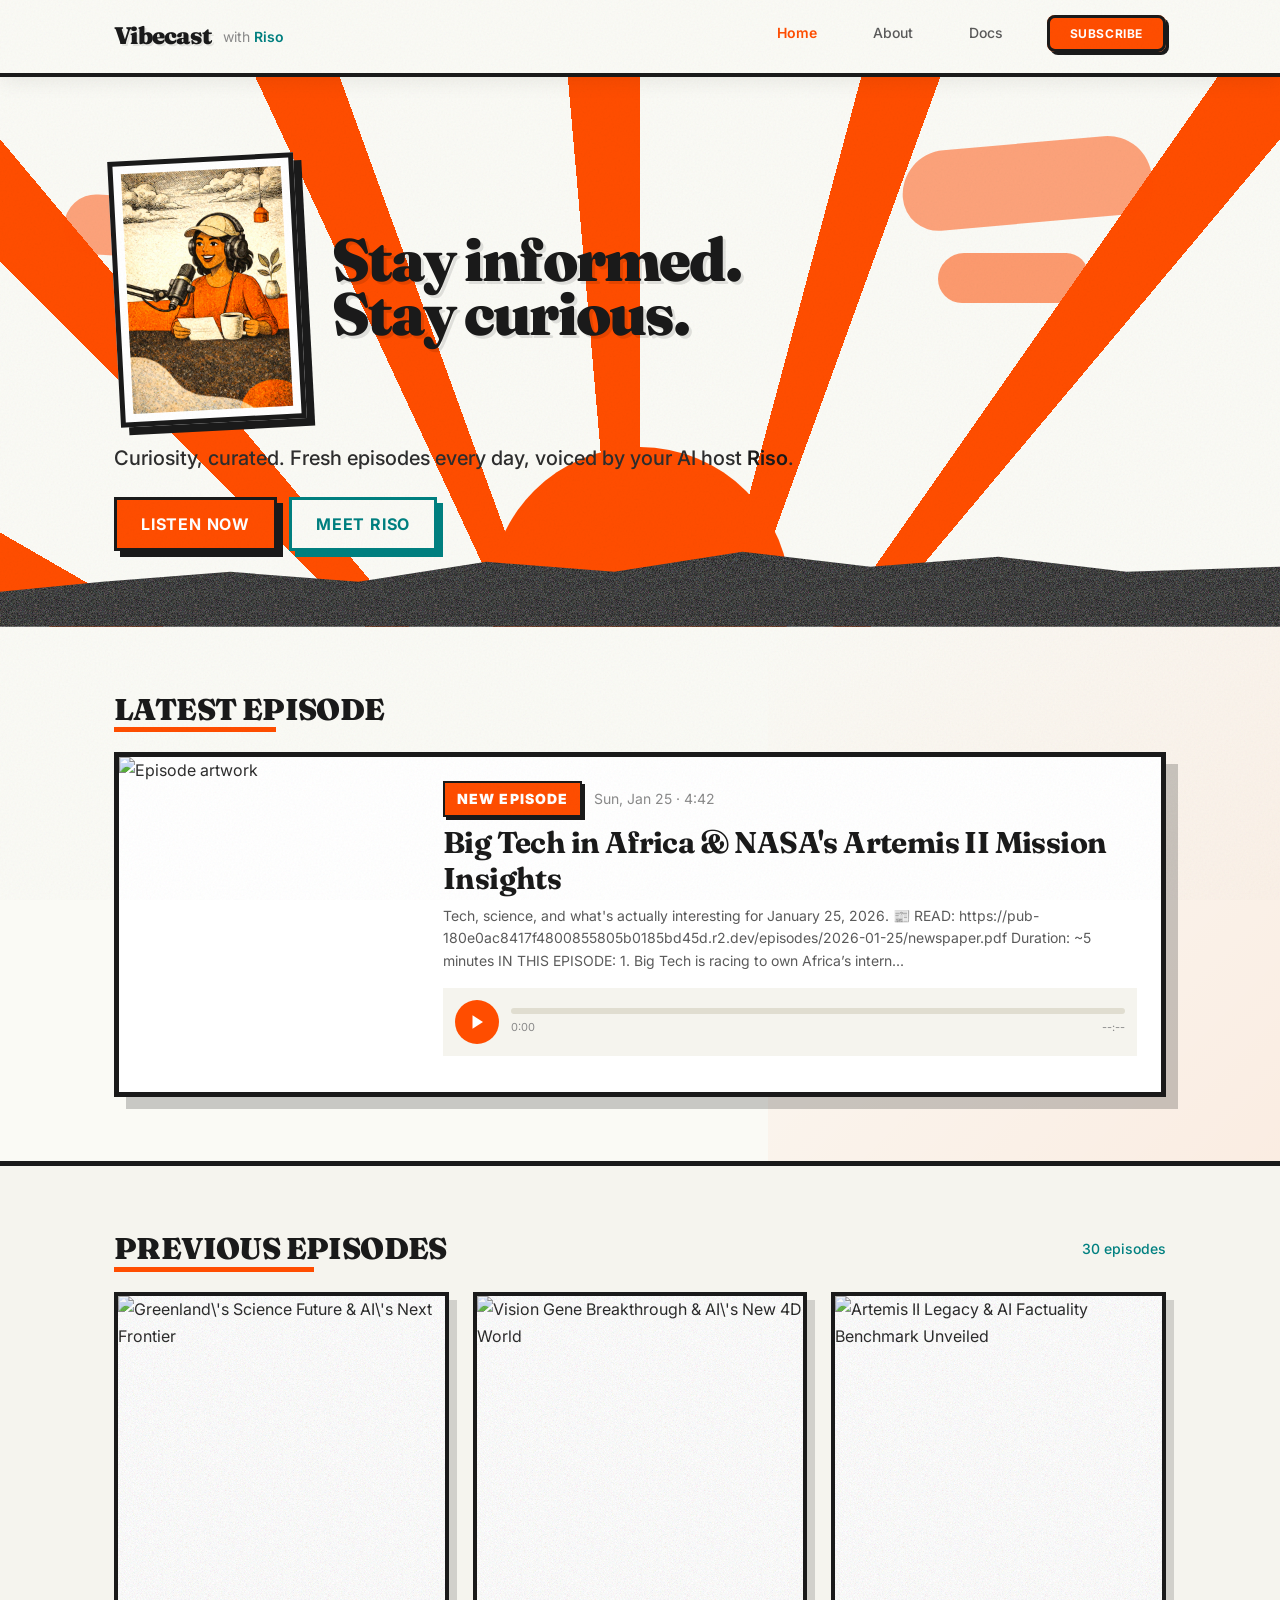
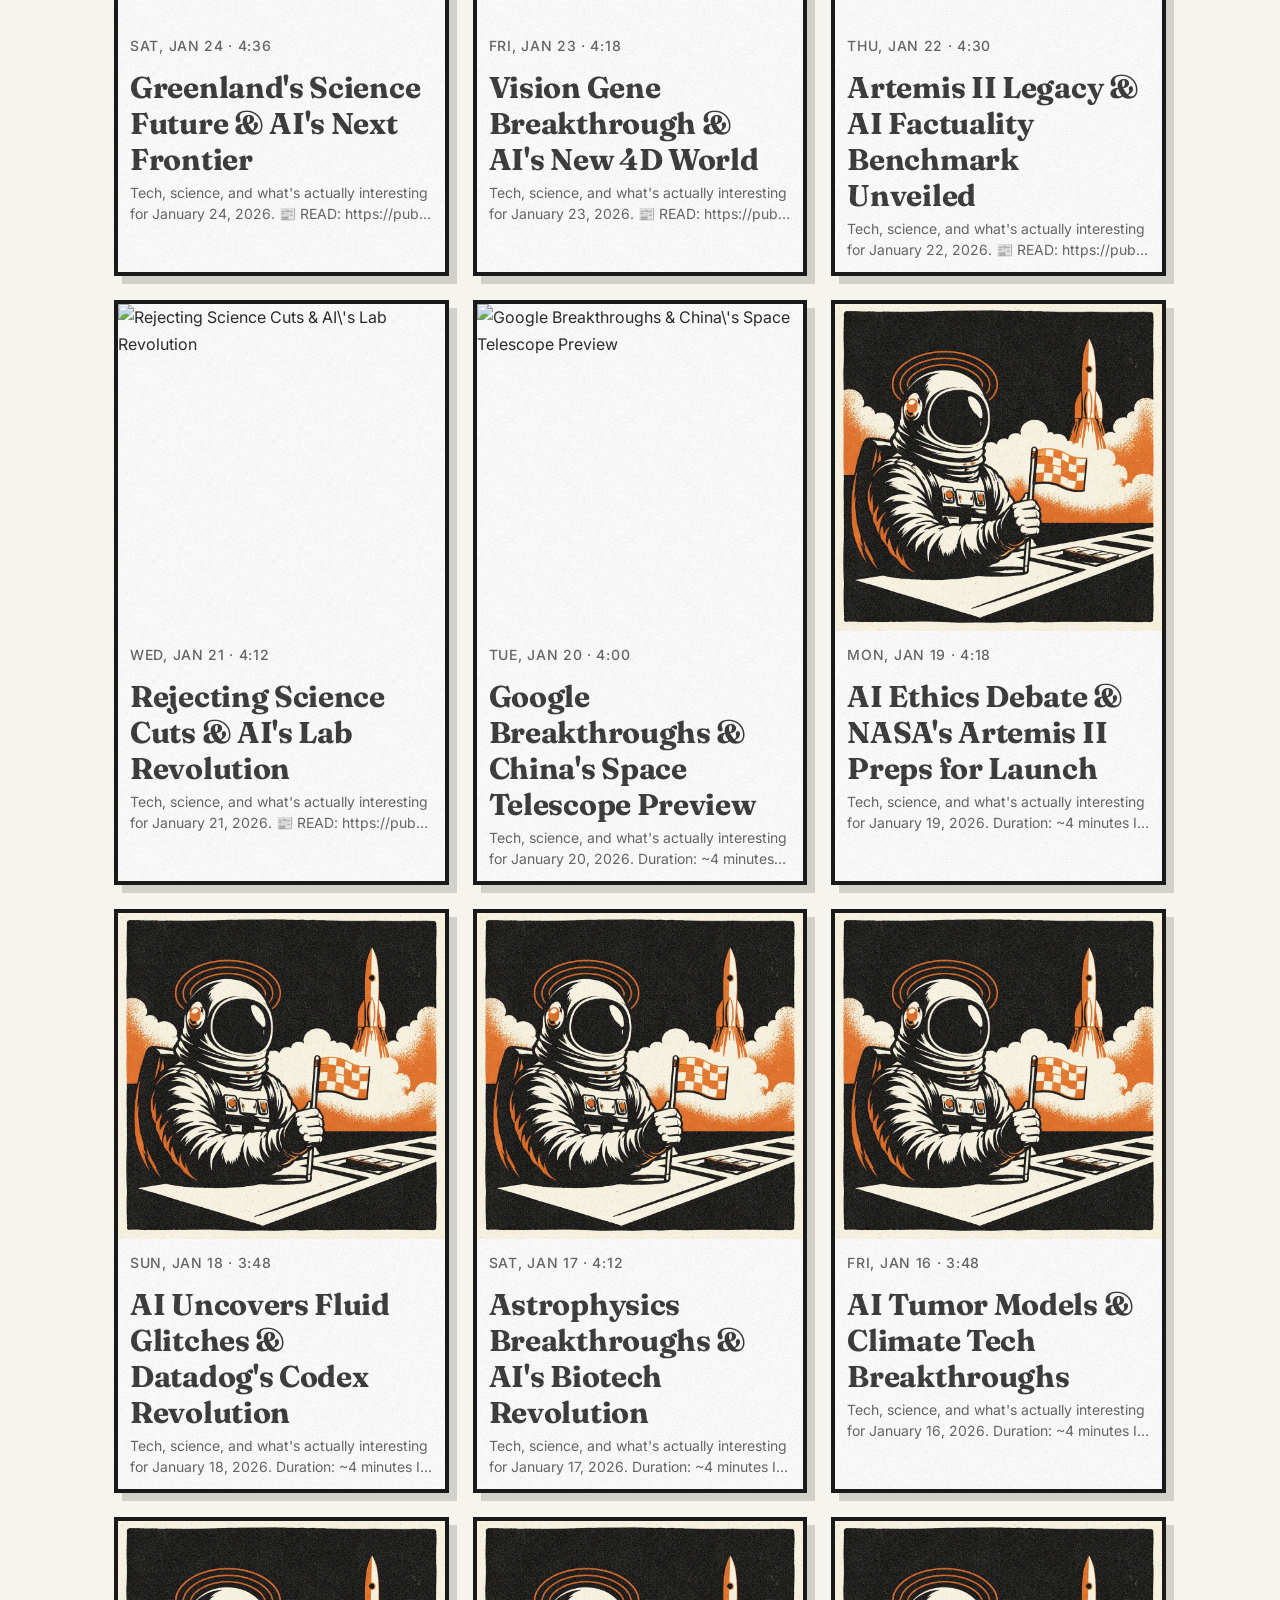
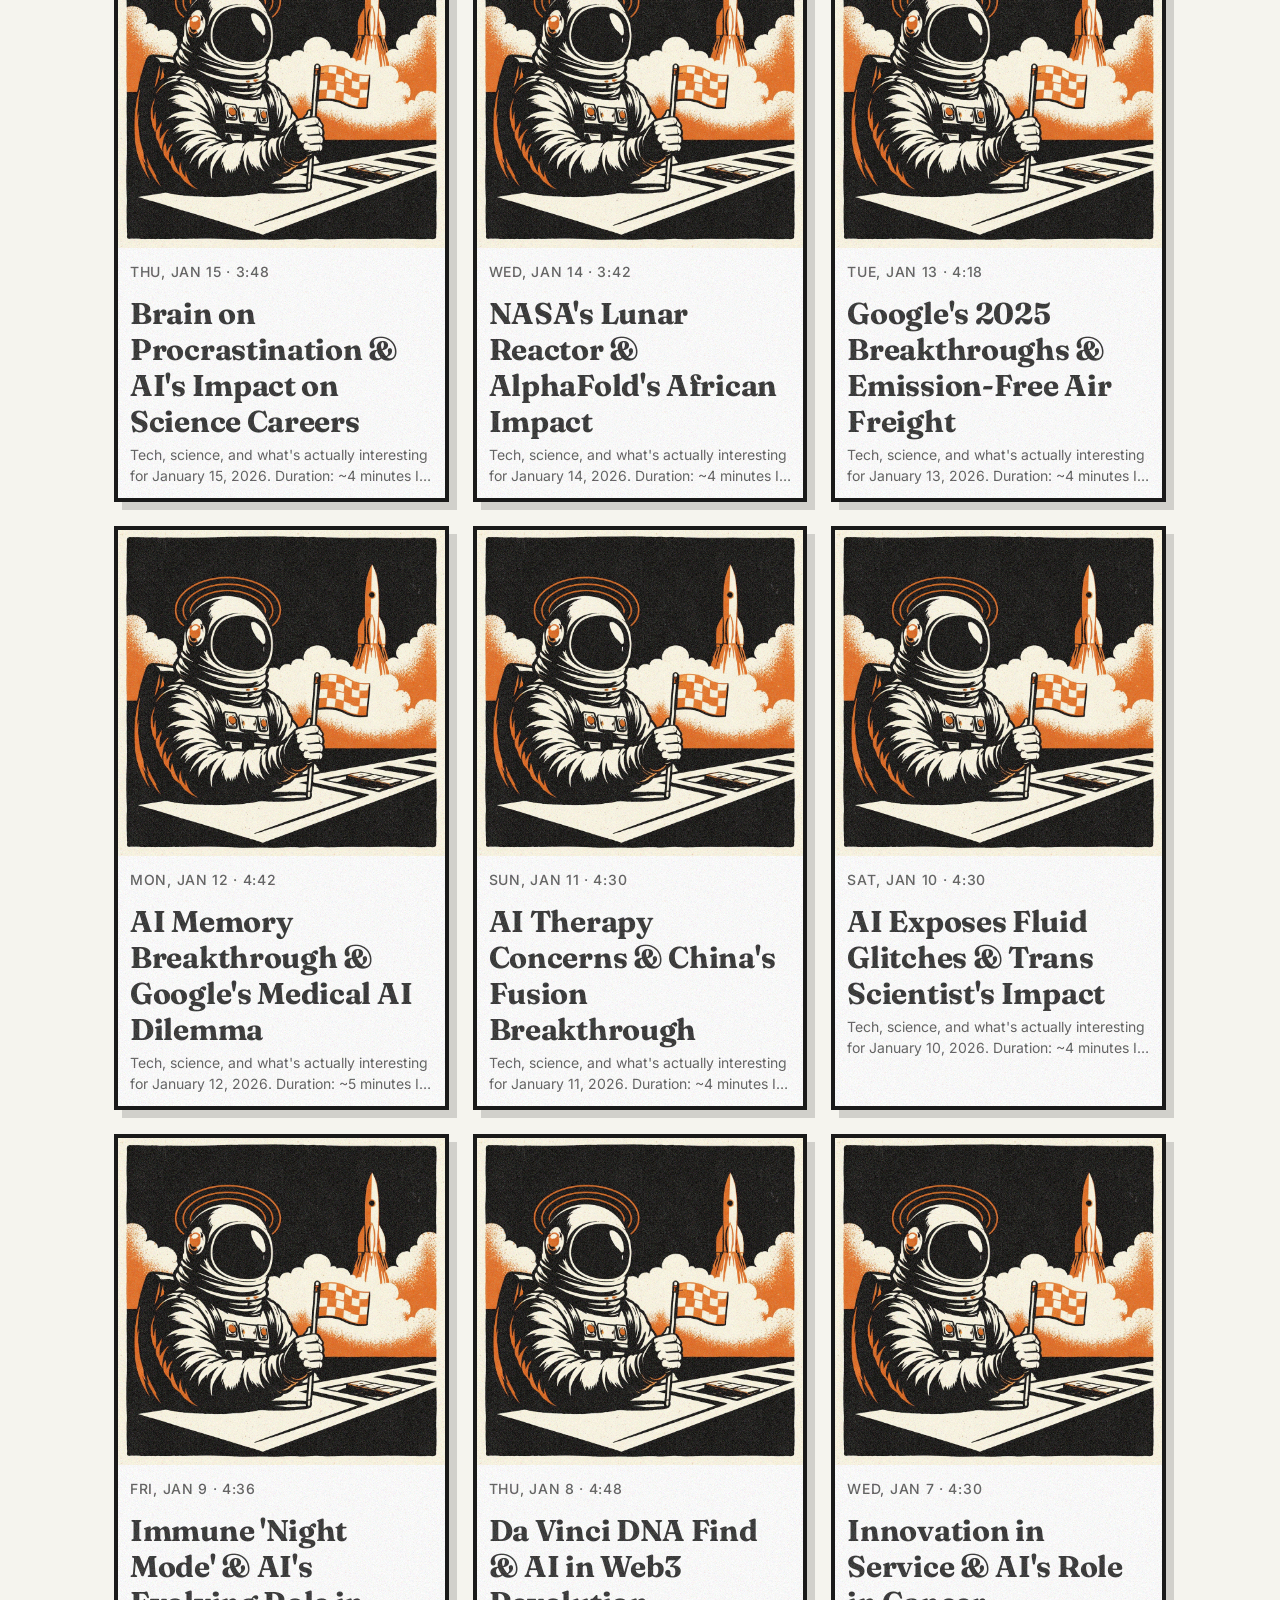
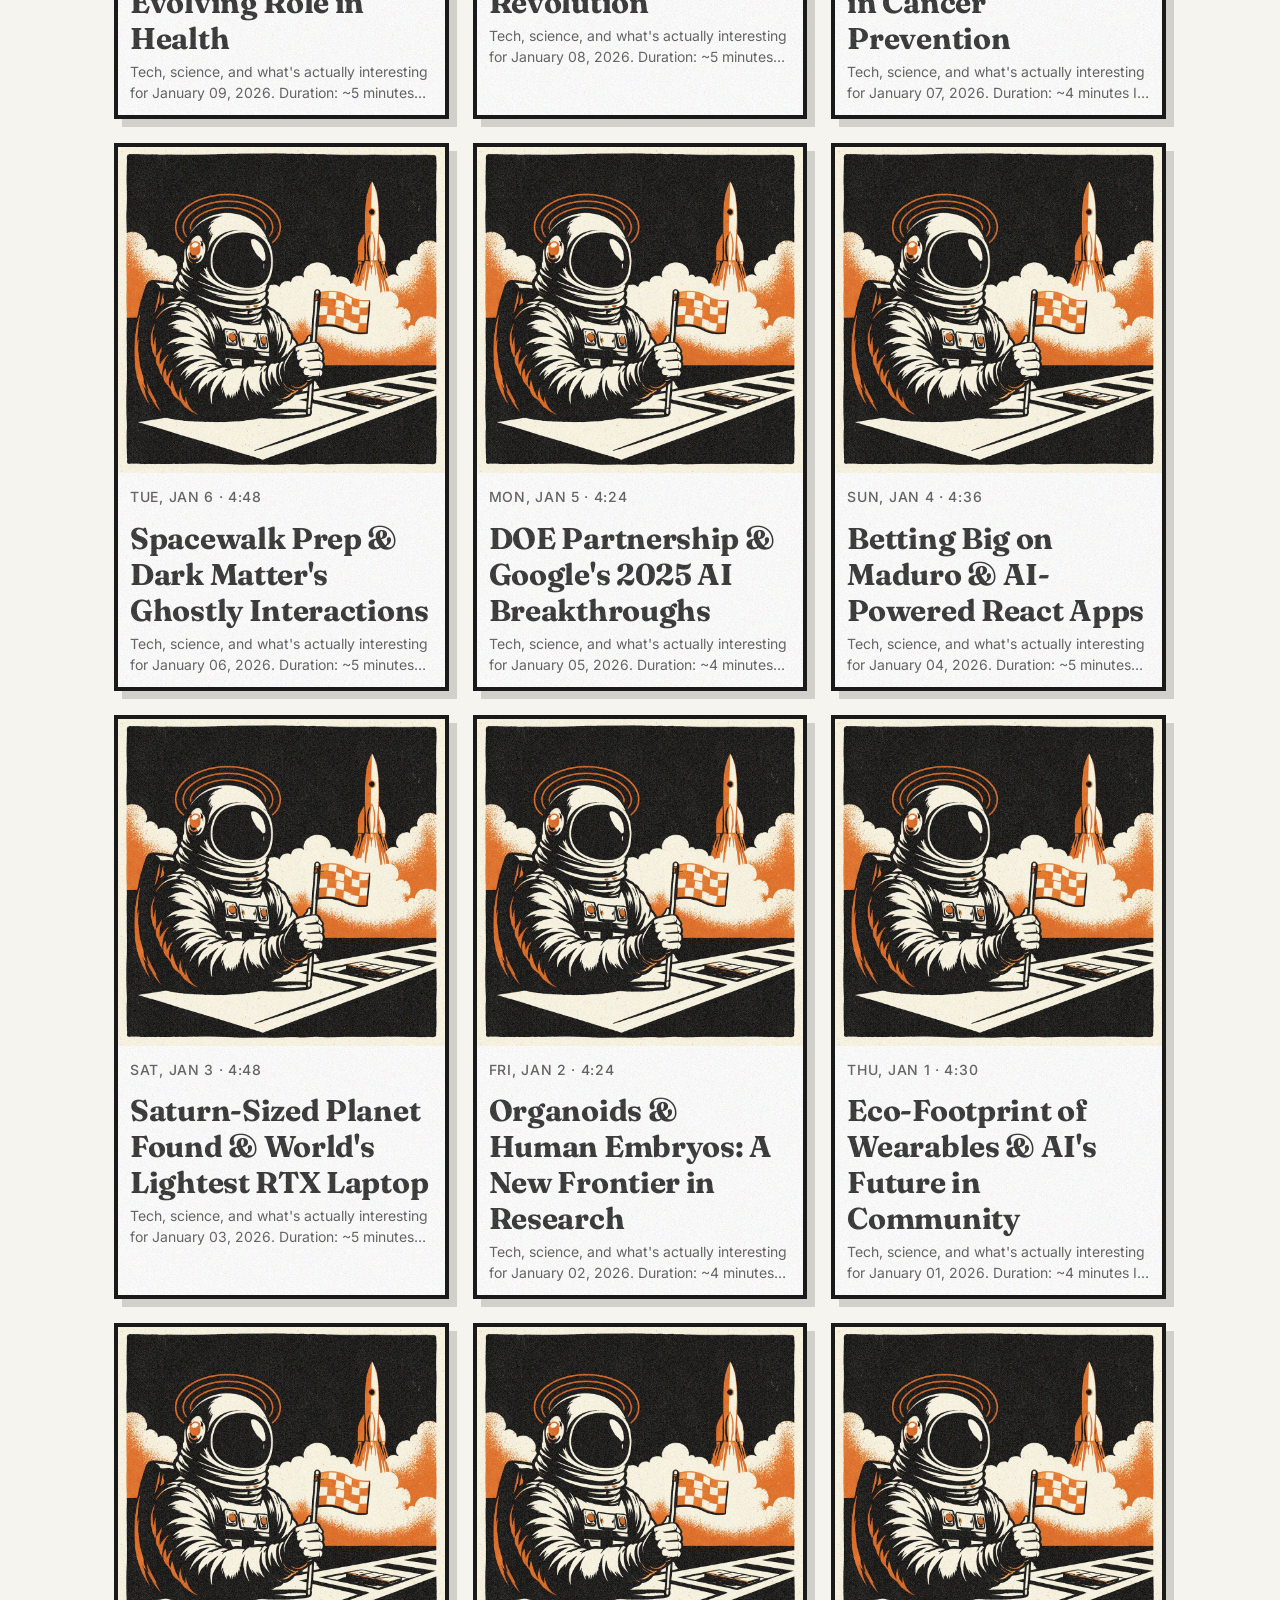
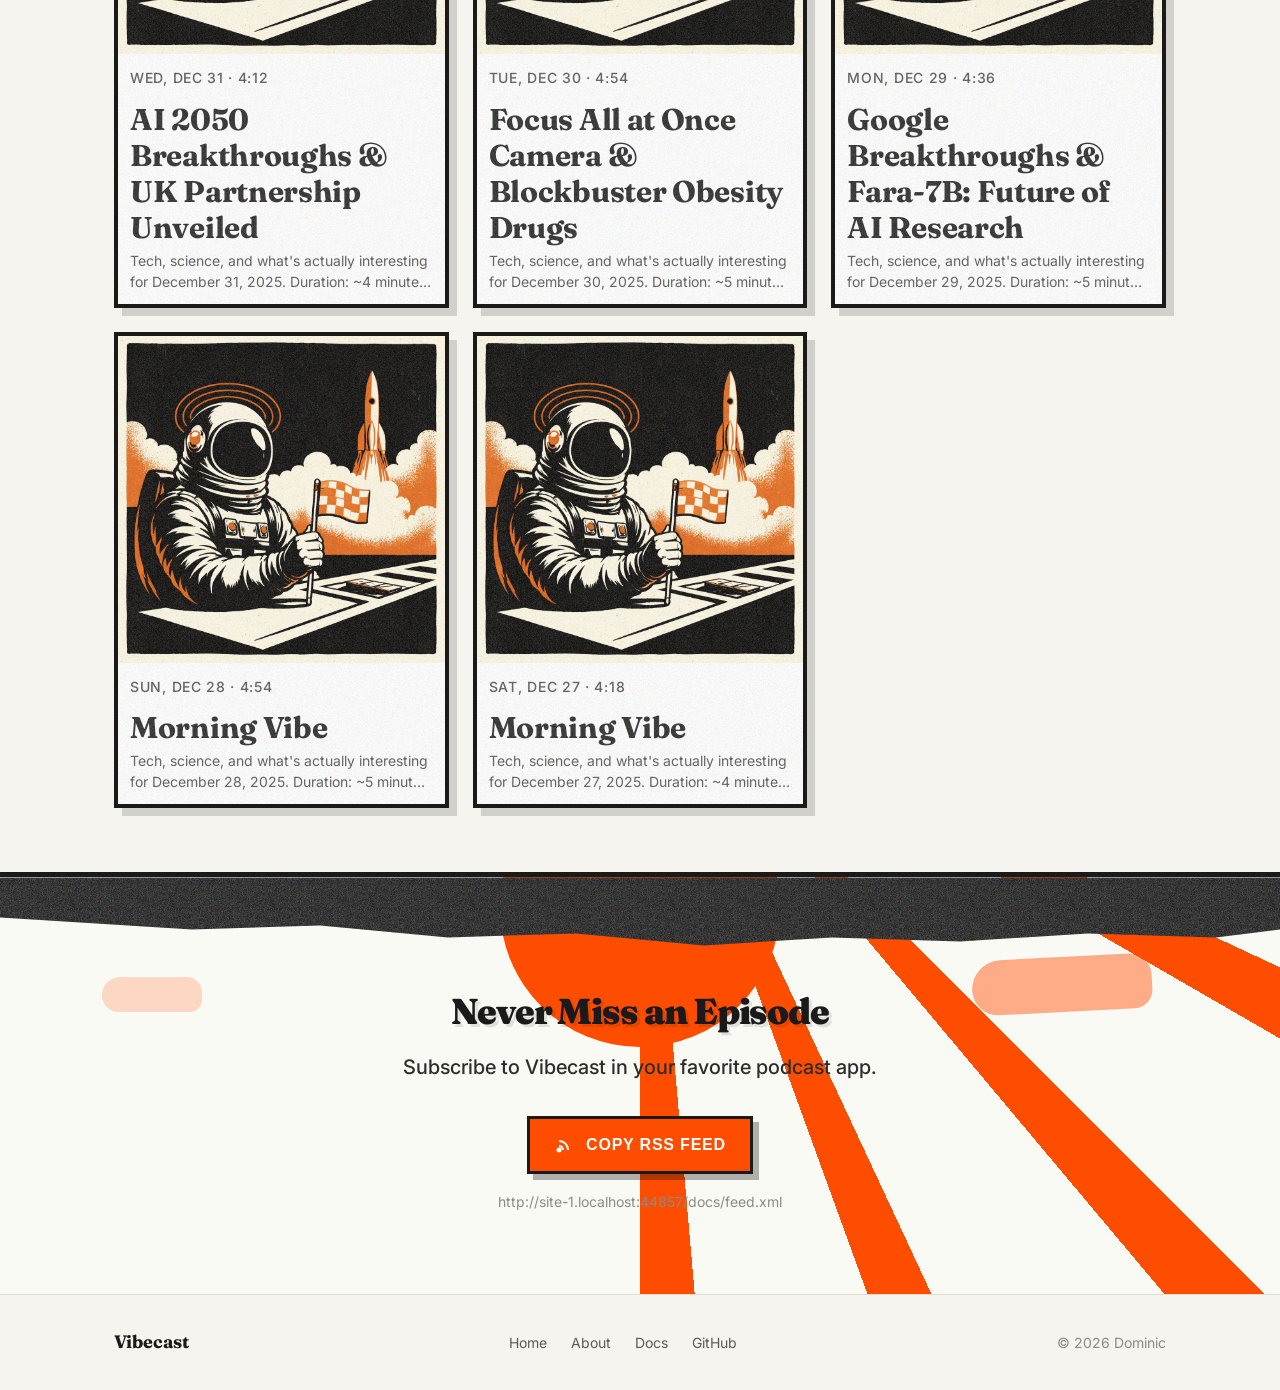
==== commit dd6648ba: "ahero page fixes" ====
--- a/docs/index.html
+++ b/docs/index.html
@@ -137,14 +137,6 @@
                         </div>
                     </div>
                 </div>
-                
-                <div class="latest-actions">
-                    <button class="btn btn-ghost btn-sm" onclick="openLatestShowNotes()">Show Notes</button>
-                    <button class="btn btn-ghost btn-sm" onclick="openLatestTranscript()">Transcript</button>
-                    
-                    <a href="https://pub-180e0ac8417f4800855805b0185bd45d.r2.dev/episodes/2026-01-25/newspaper.pdf" target="_blank" class="btn btn-ghost btn-sm">📰 Newspaper</a>
-                    
-                </div>
             </div>
         </div>
     </div>
@@ -288,7 +280,7 @@
 <script>
     // ===== Configuration =====
     const feedUrl = new URL('feed.xml', window.location.href).href;
-    const r2BaseUrl = 'https://pub-180e0ac8417f4800855805b0185bd45d.r2.dev'.replace(/\/+$/, '');
+    const r2BaseUrl = ''.replace(/\/+$/, '');
     const transcriptBaseUrl = r2BaseUrl + '/transcripts/';
     document.getElementById('rss-url').textContent = feedUrl;
     
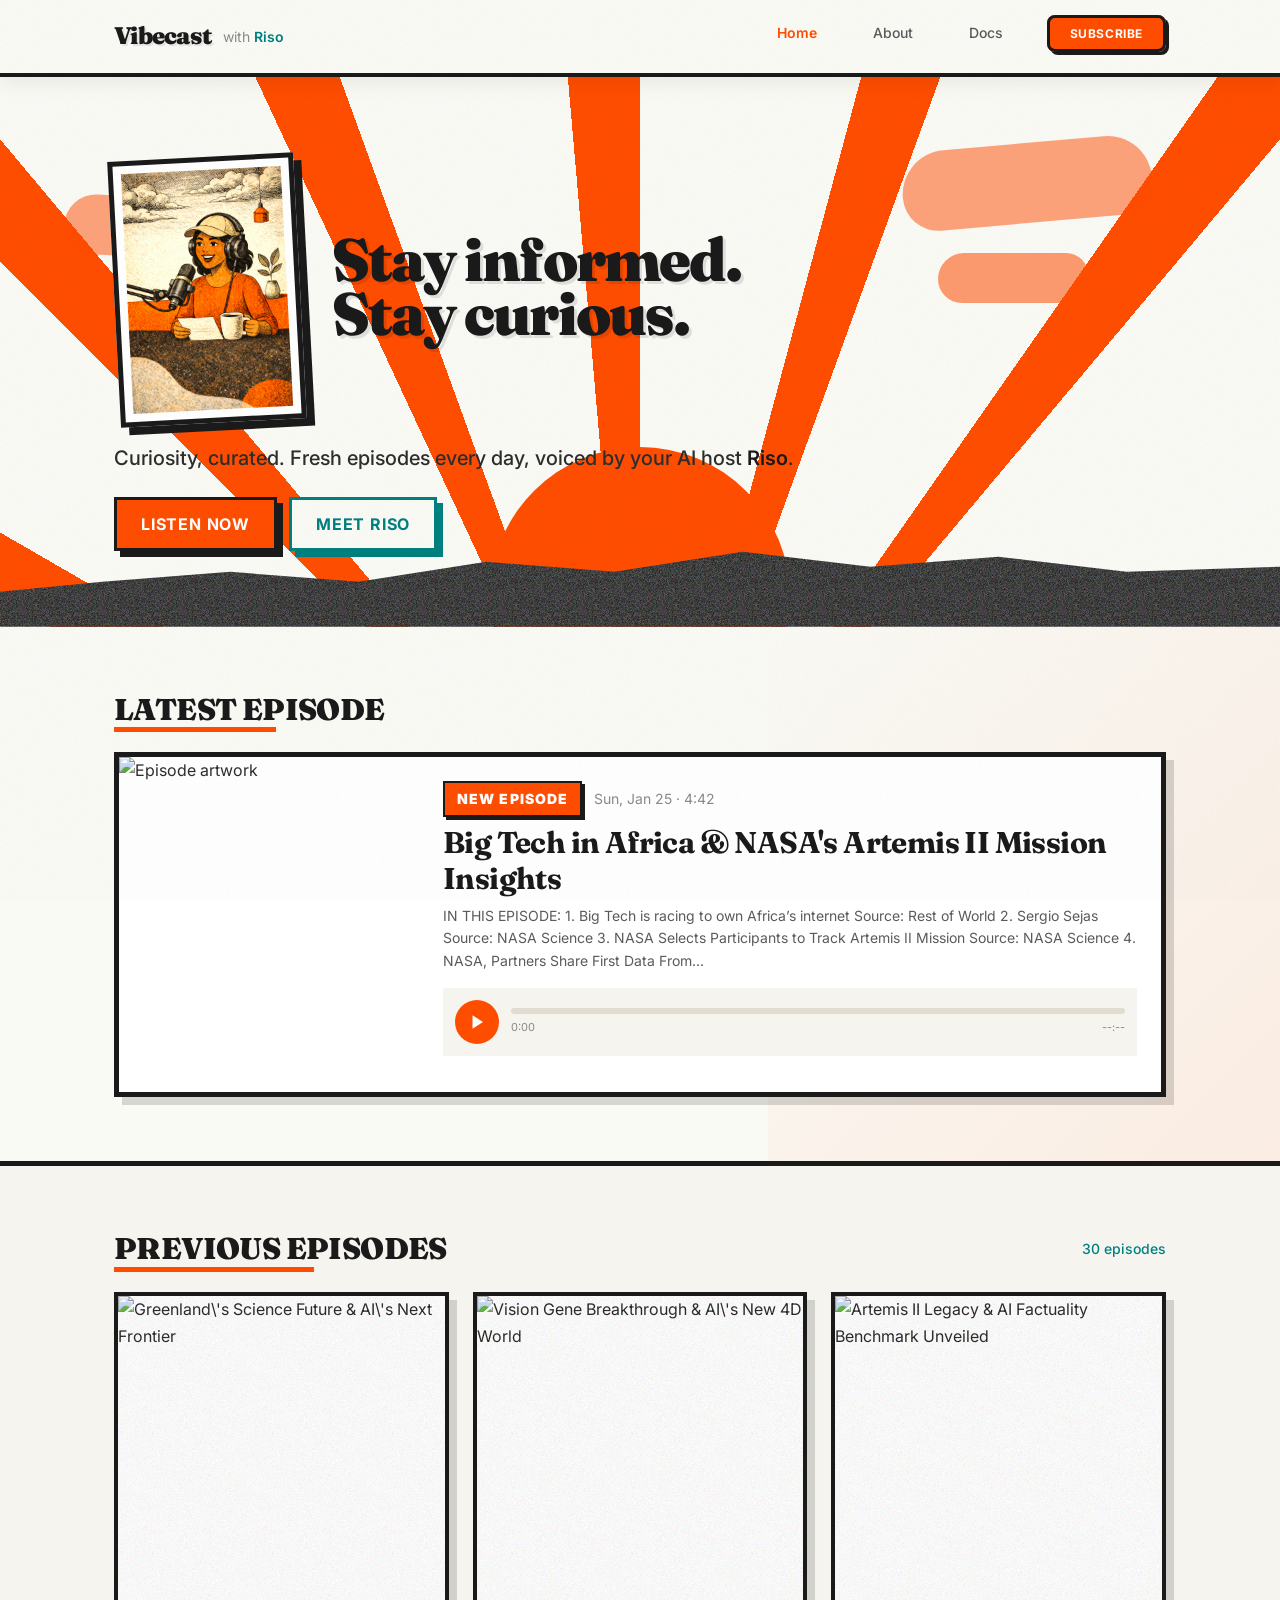
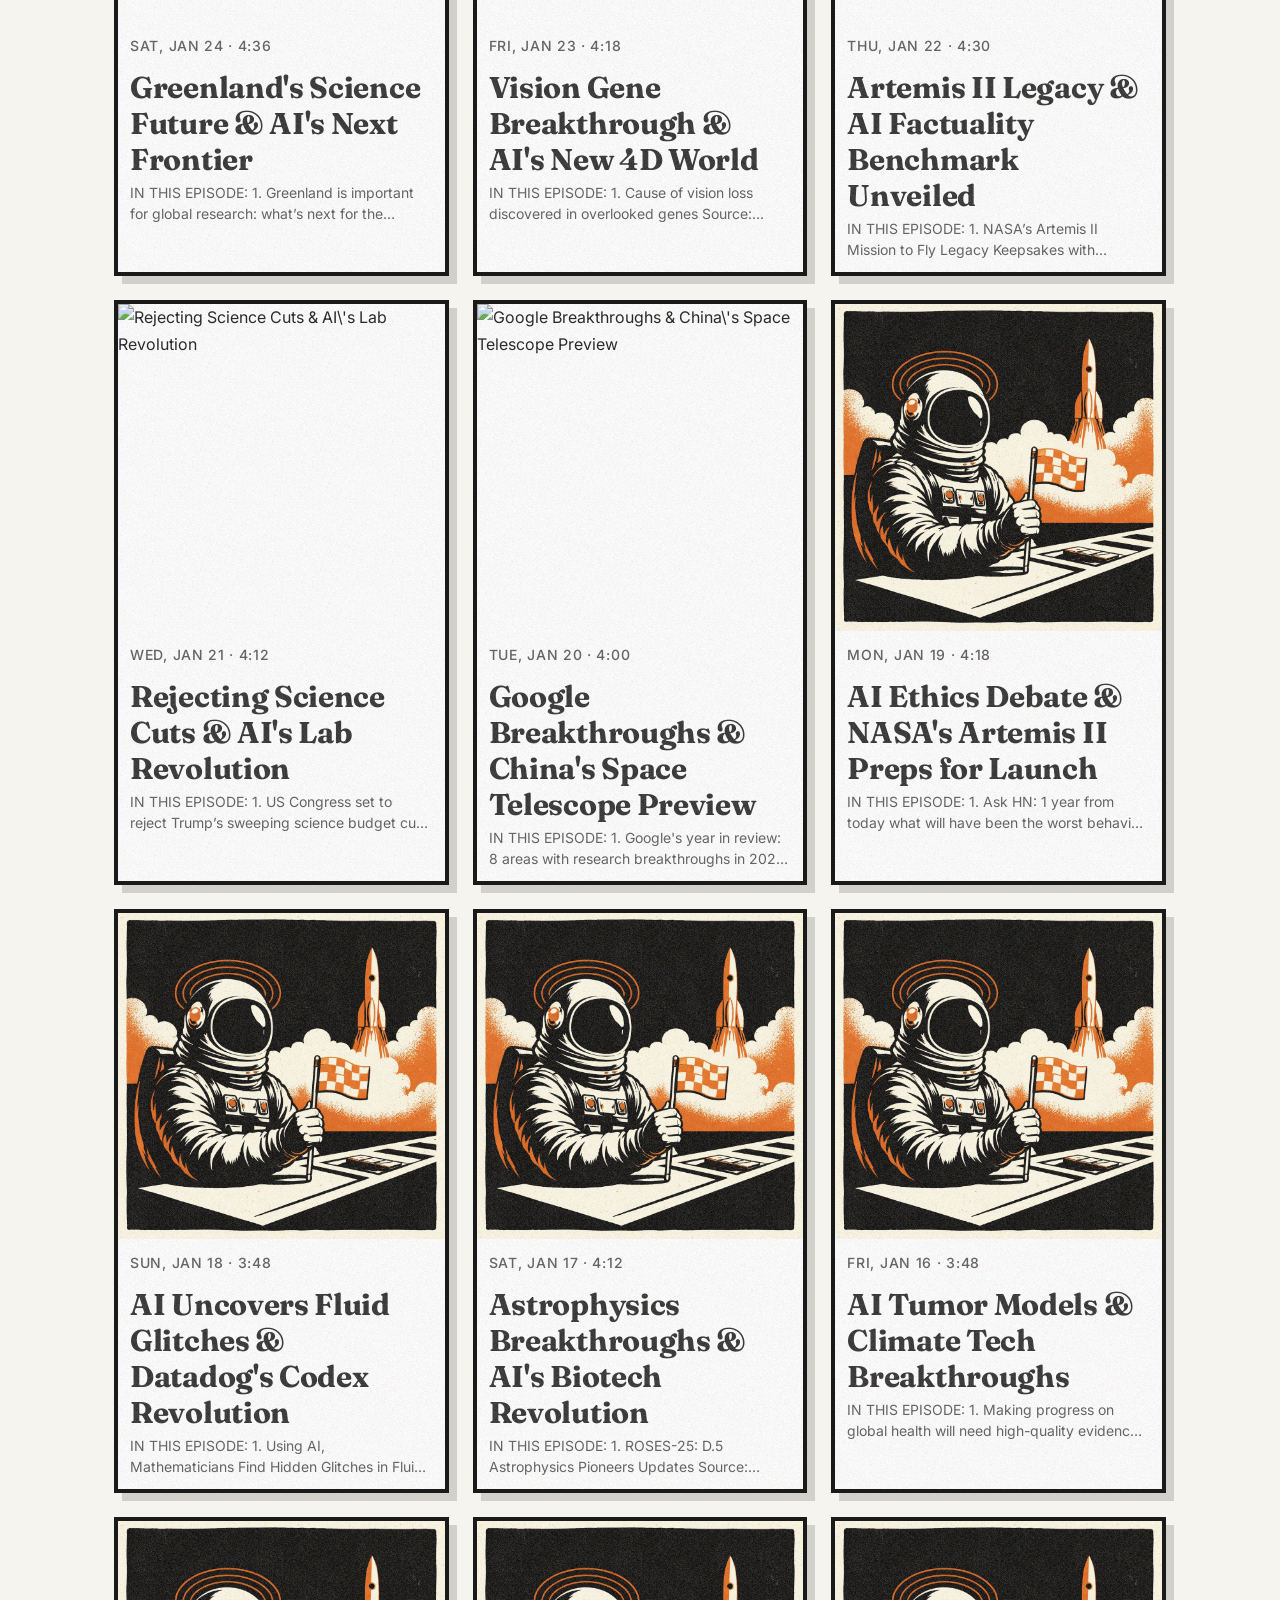
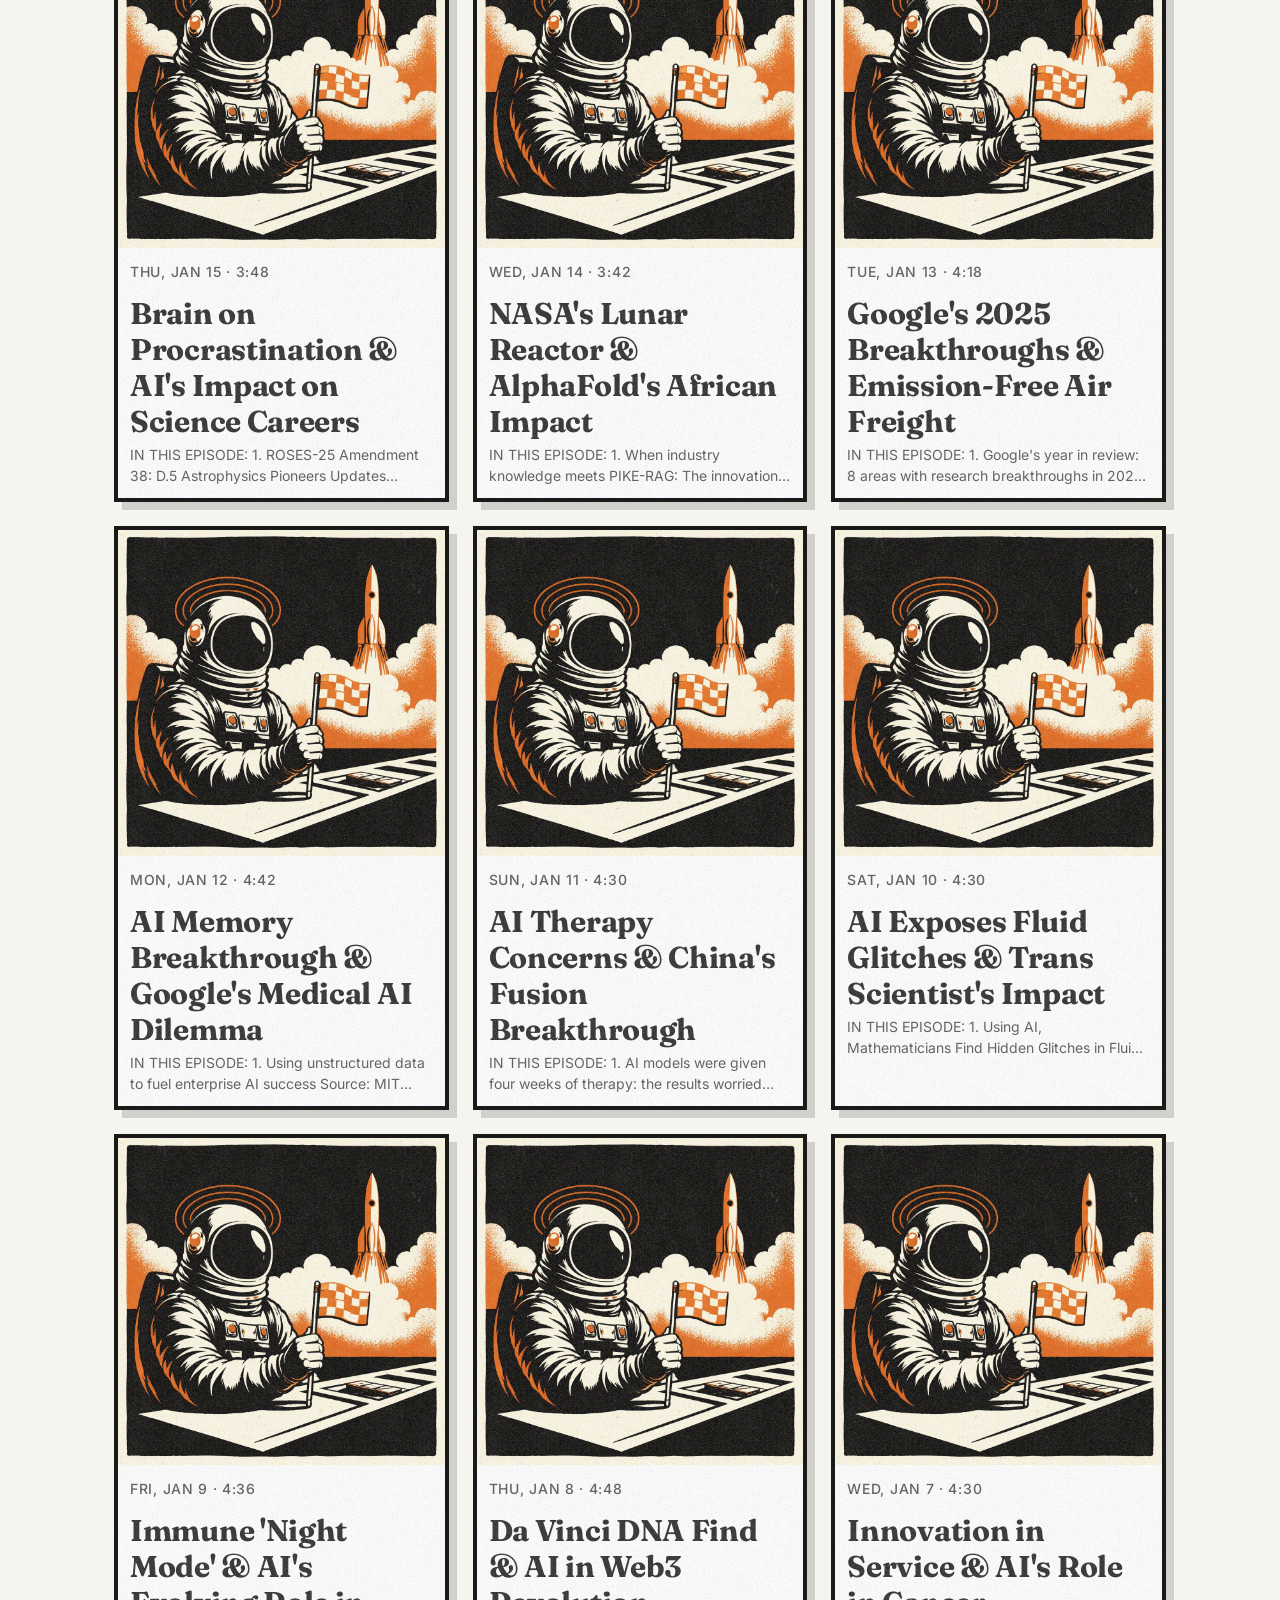
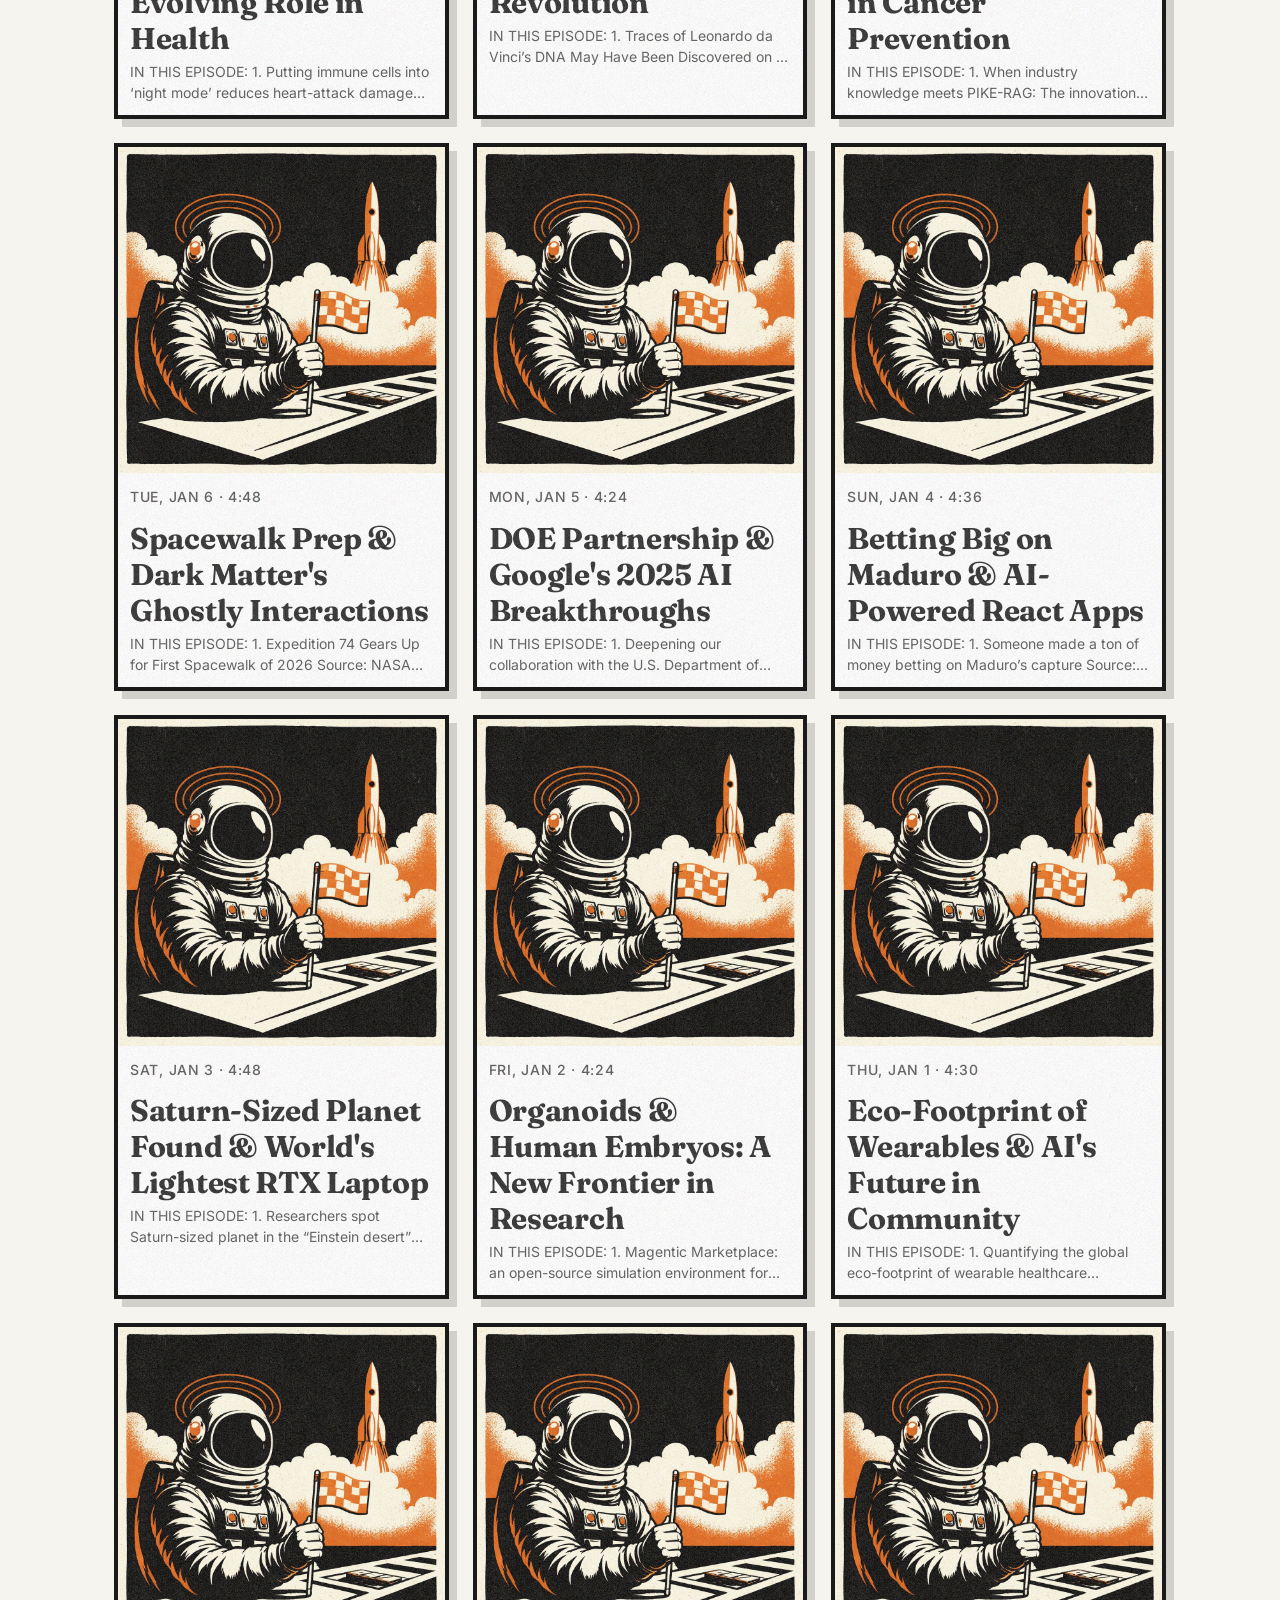
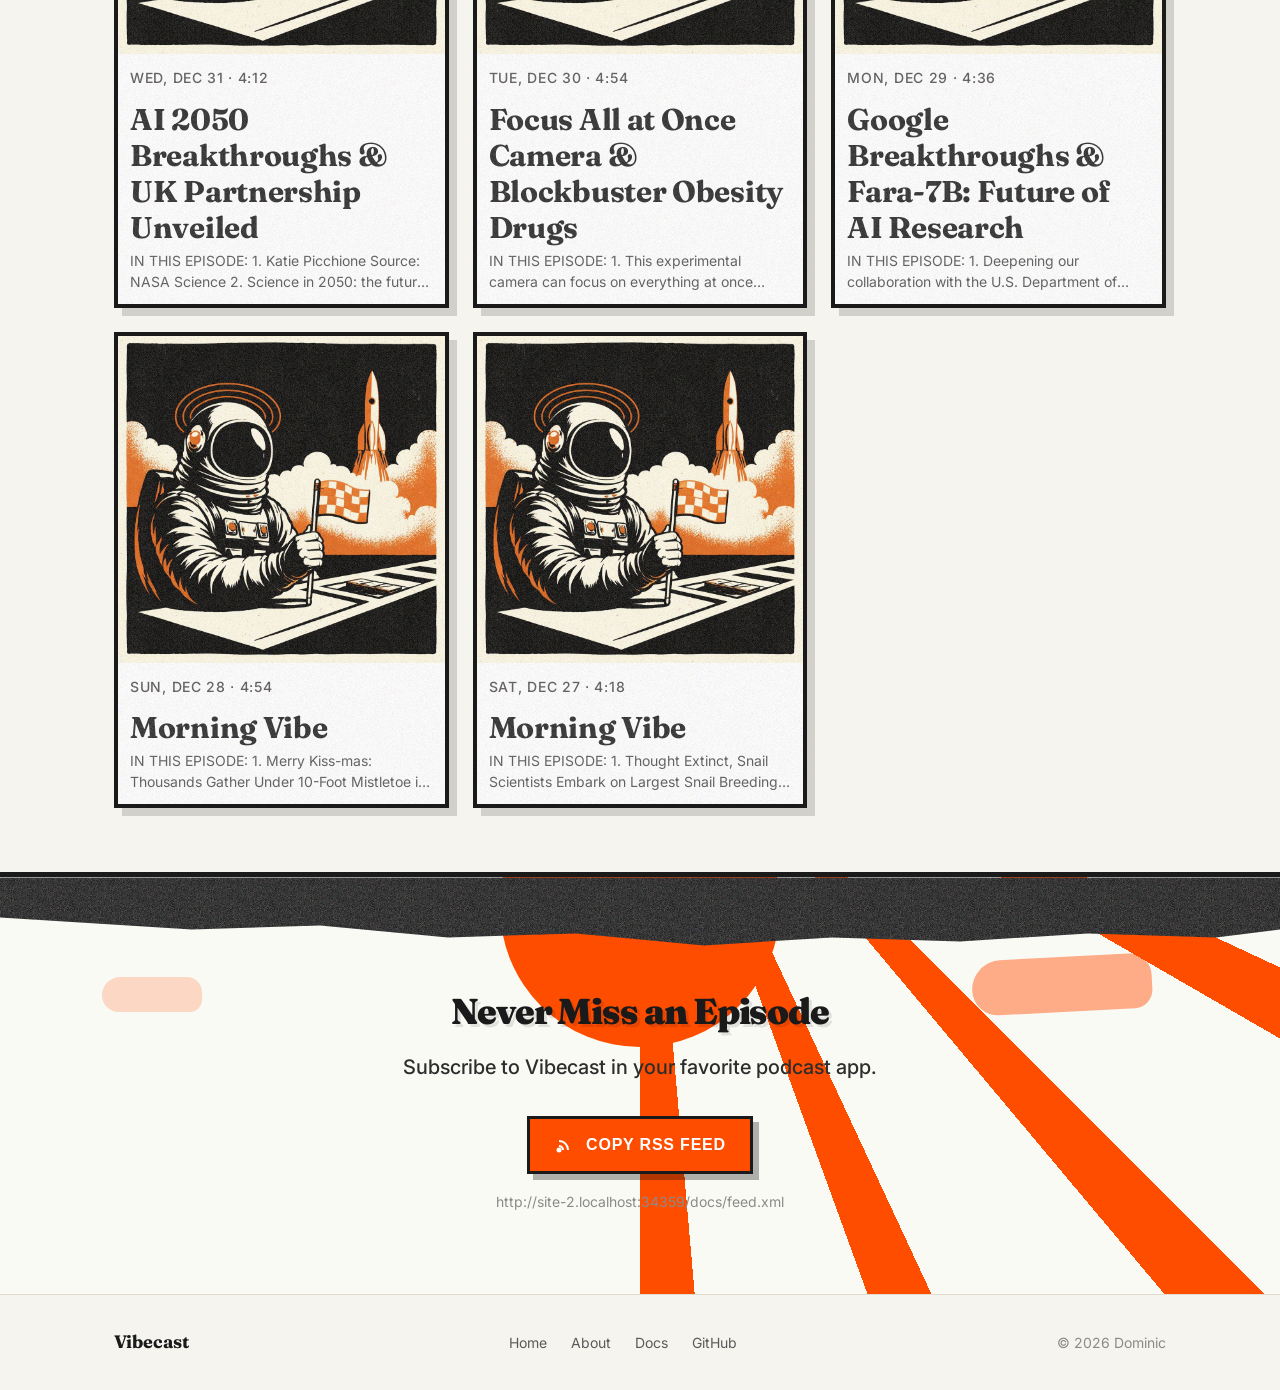
==== commit 1346c7e2: "updates." ====
--- a/docs/index.html
+++ b/docs/index.html
@@ -280,7 +280,7 @@
 <script>
     // ===== Configuration =====
     const feedUrl = new URL('feed.xml', window.location.href).href;
-    const r2BaseUrl = ''.replace(/\/+$/, '');
+    const r2BaseUrl = 'https://pub-180e0ac8417f4800855805b0185bd45d.r2.dev'.replace(/\/+$/, '');
     const transcriptBaseUrl = r2BaseUrl + '/transcripts/';
     document.getElementById('rss-url').textContent = feedUrl;
     
--- a/docs/assets/css/pages.css
+++ b/docs/assets/css/pages.css
@@ -432,7 +432,7 @@
 .latest-card {
   background: white;
   border: 5px solid var(--ink-0);
-  box-shadow: 12px 12px 0px rgba(0, 0, 0, 0.2);
+  box-shadow: 8px 8px 0px rgba(0, 0, 0, 0.15);
   overflow: hidden;
   display: grid;
   grid-template-columns: 1fr;
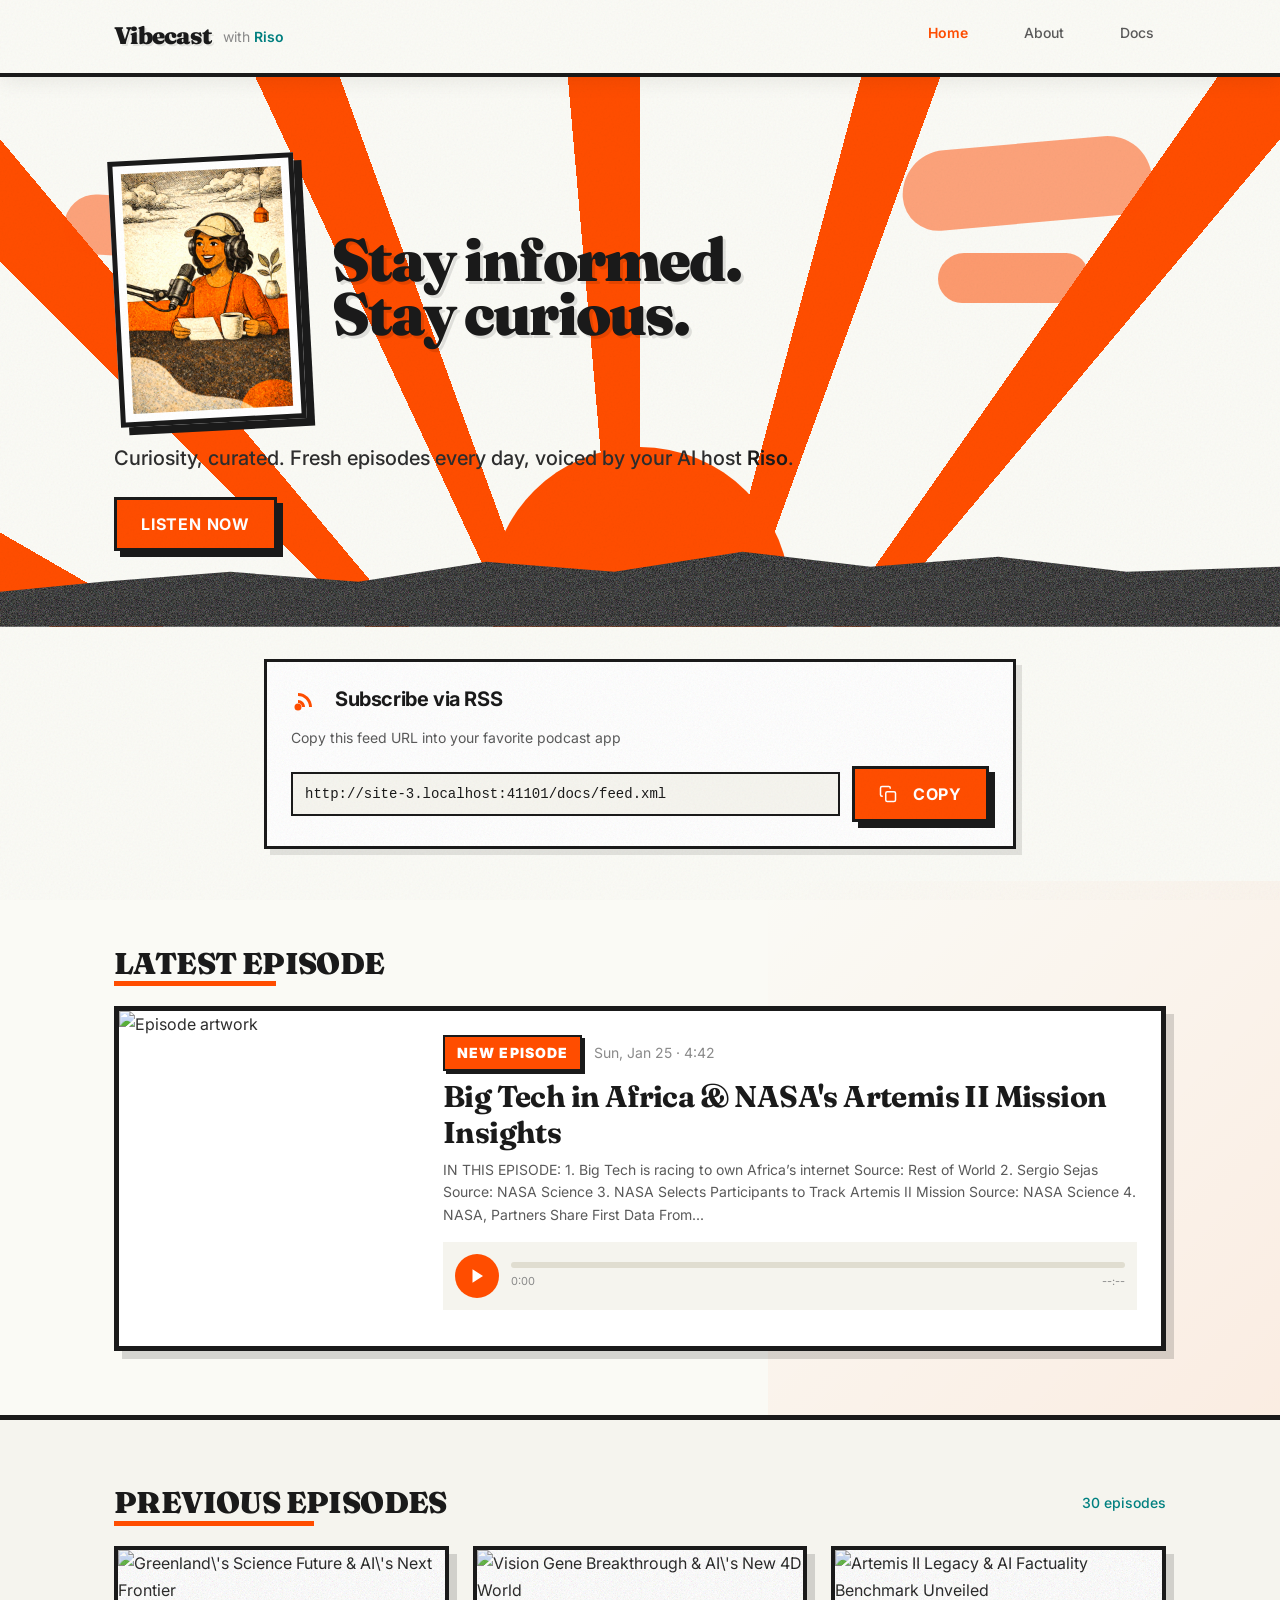
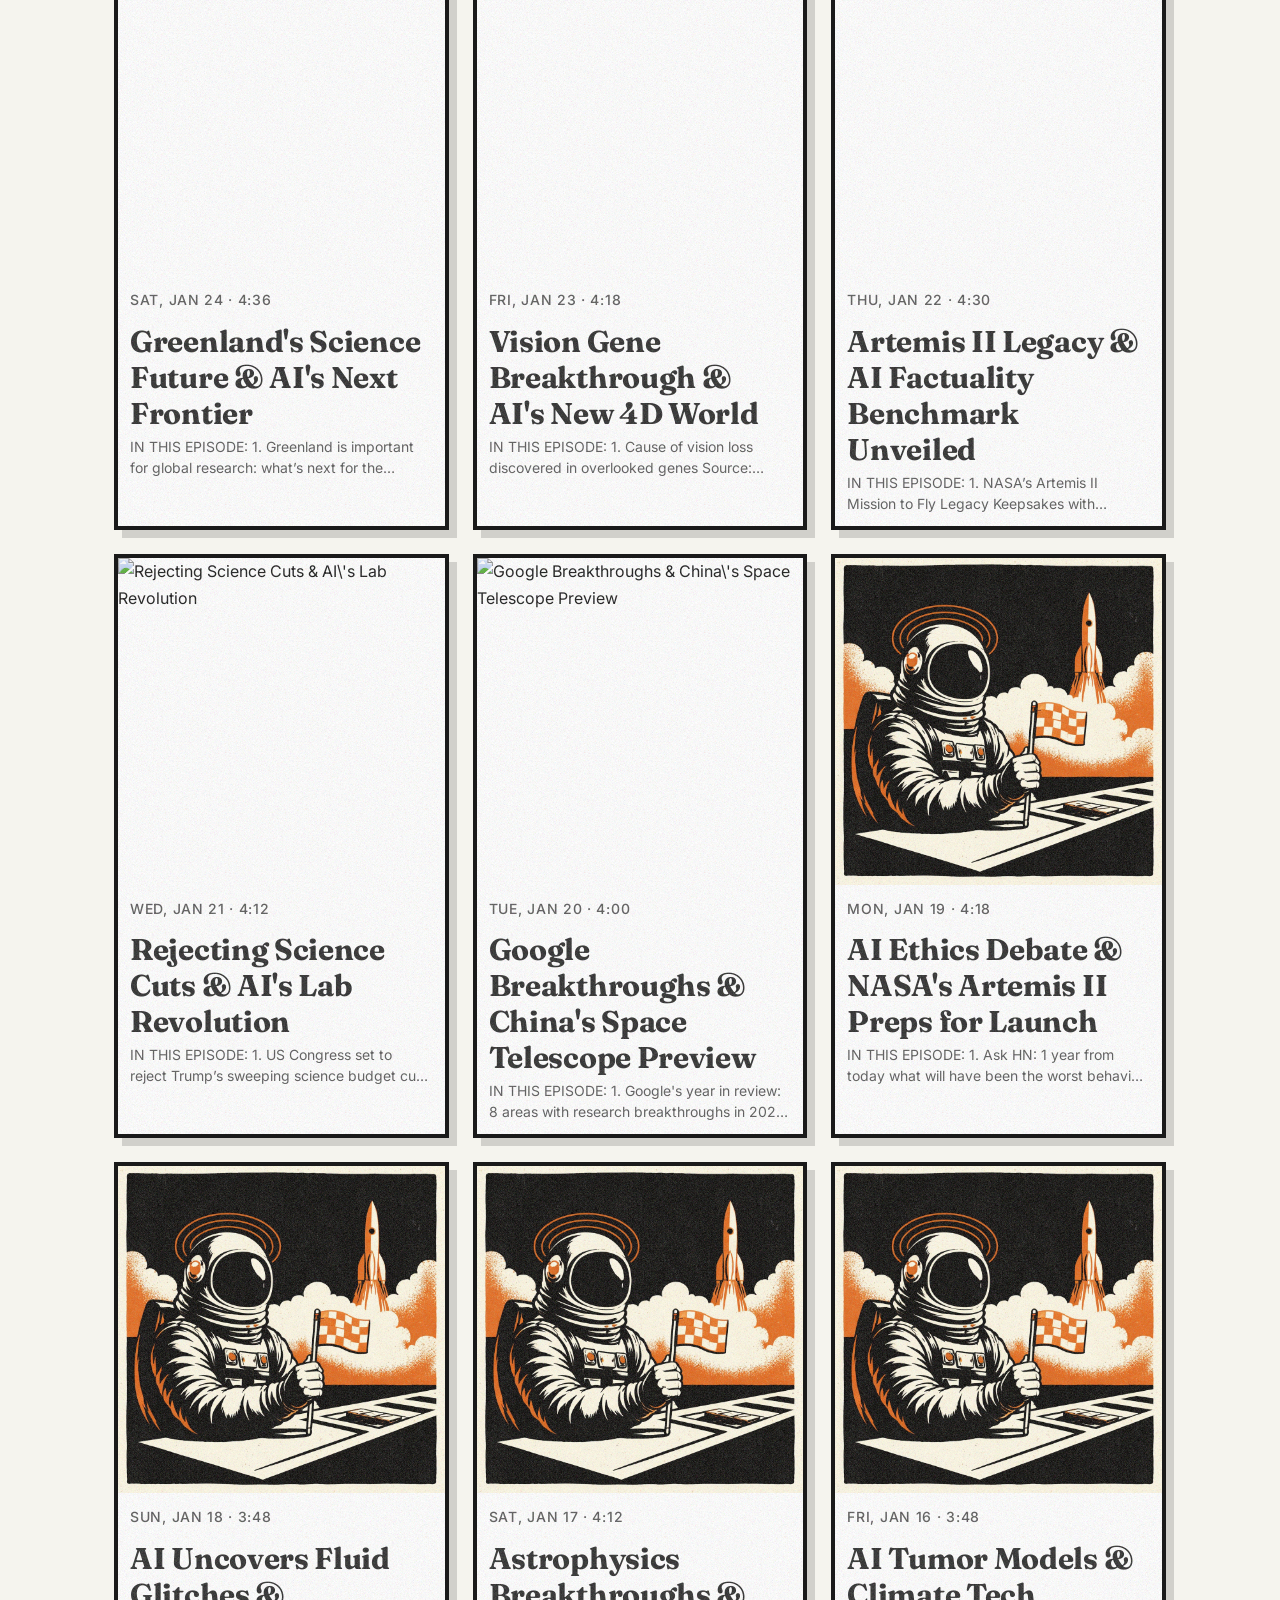
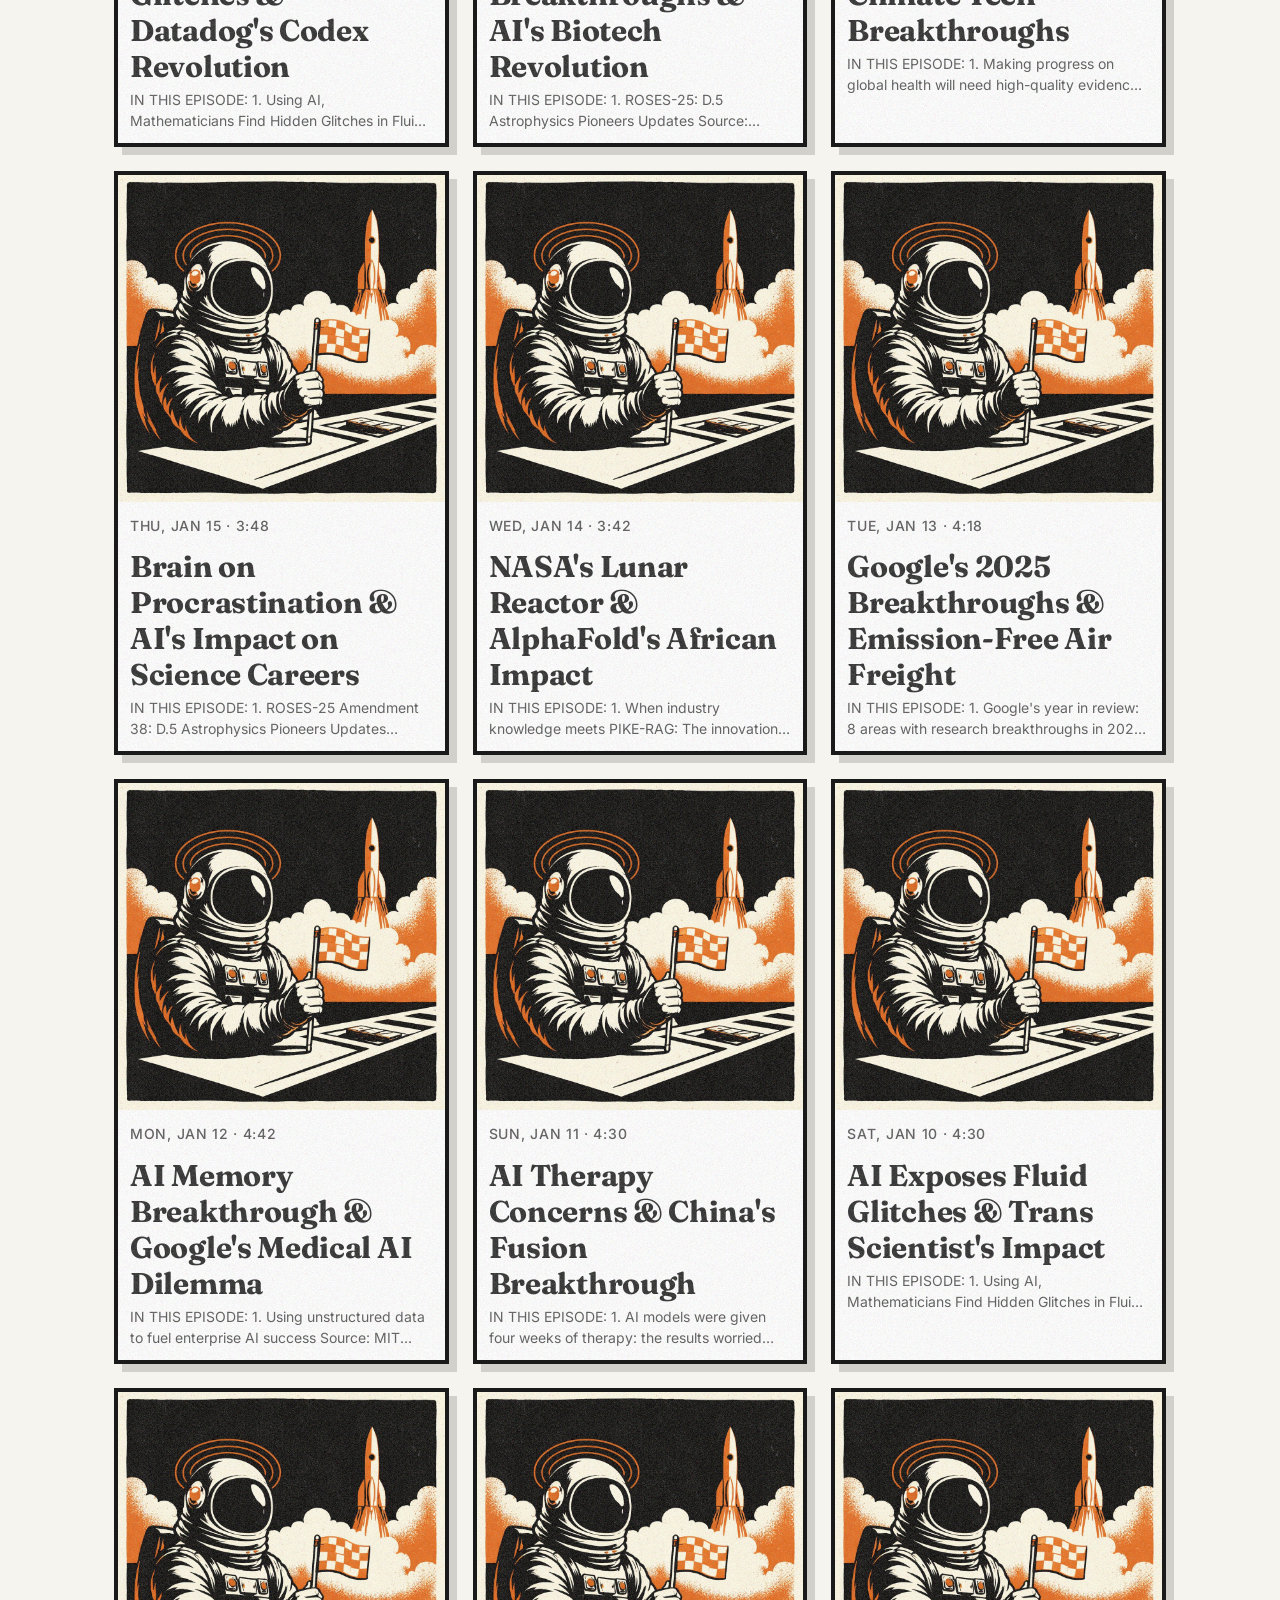
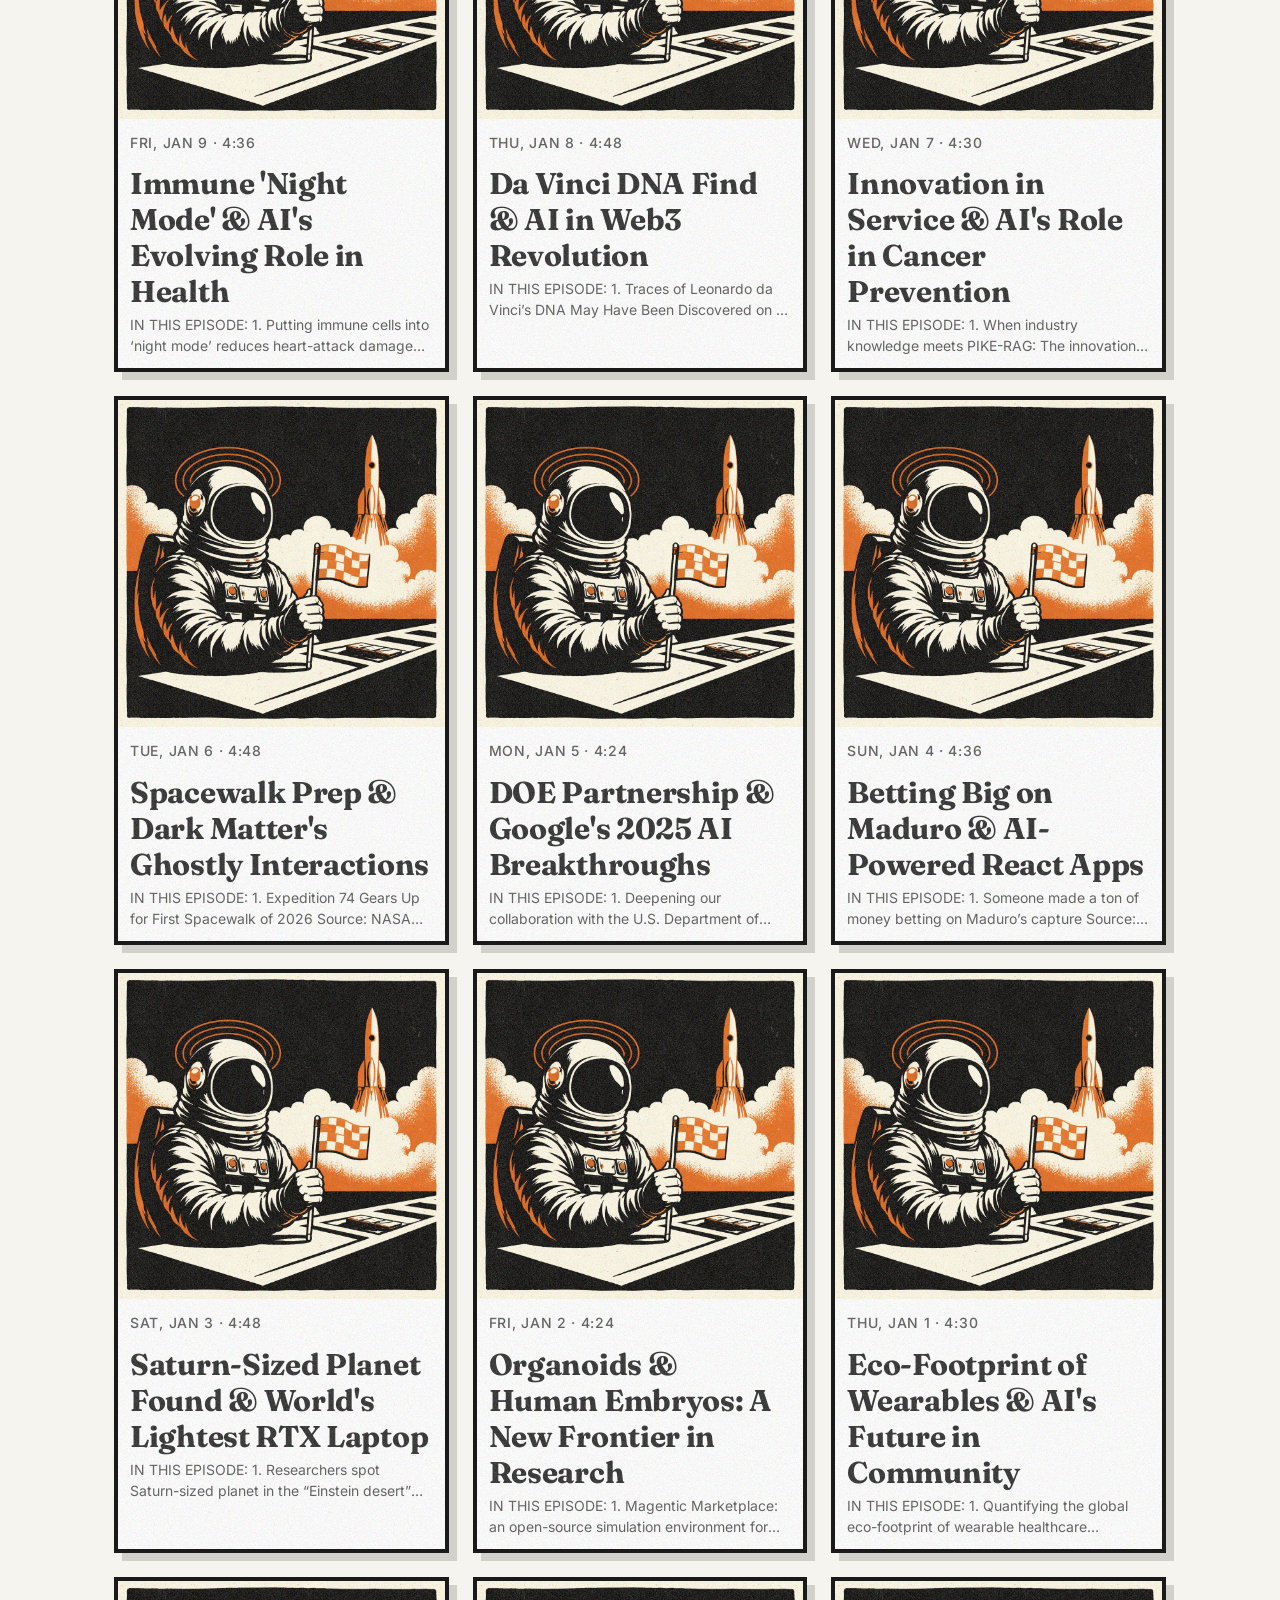
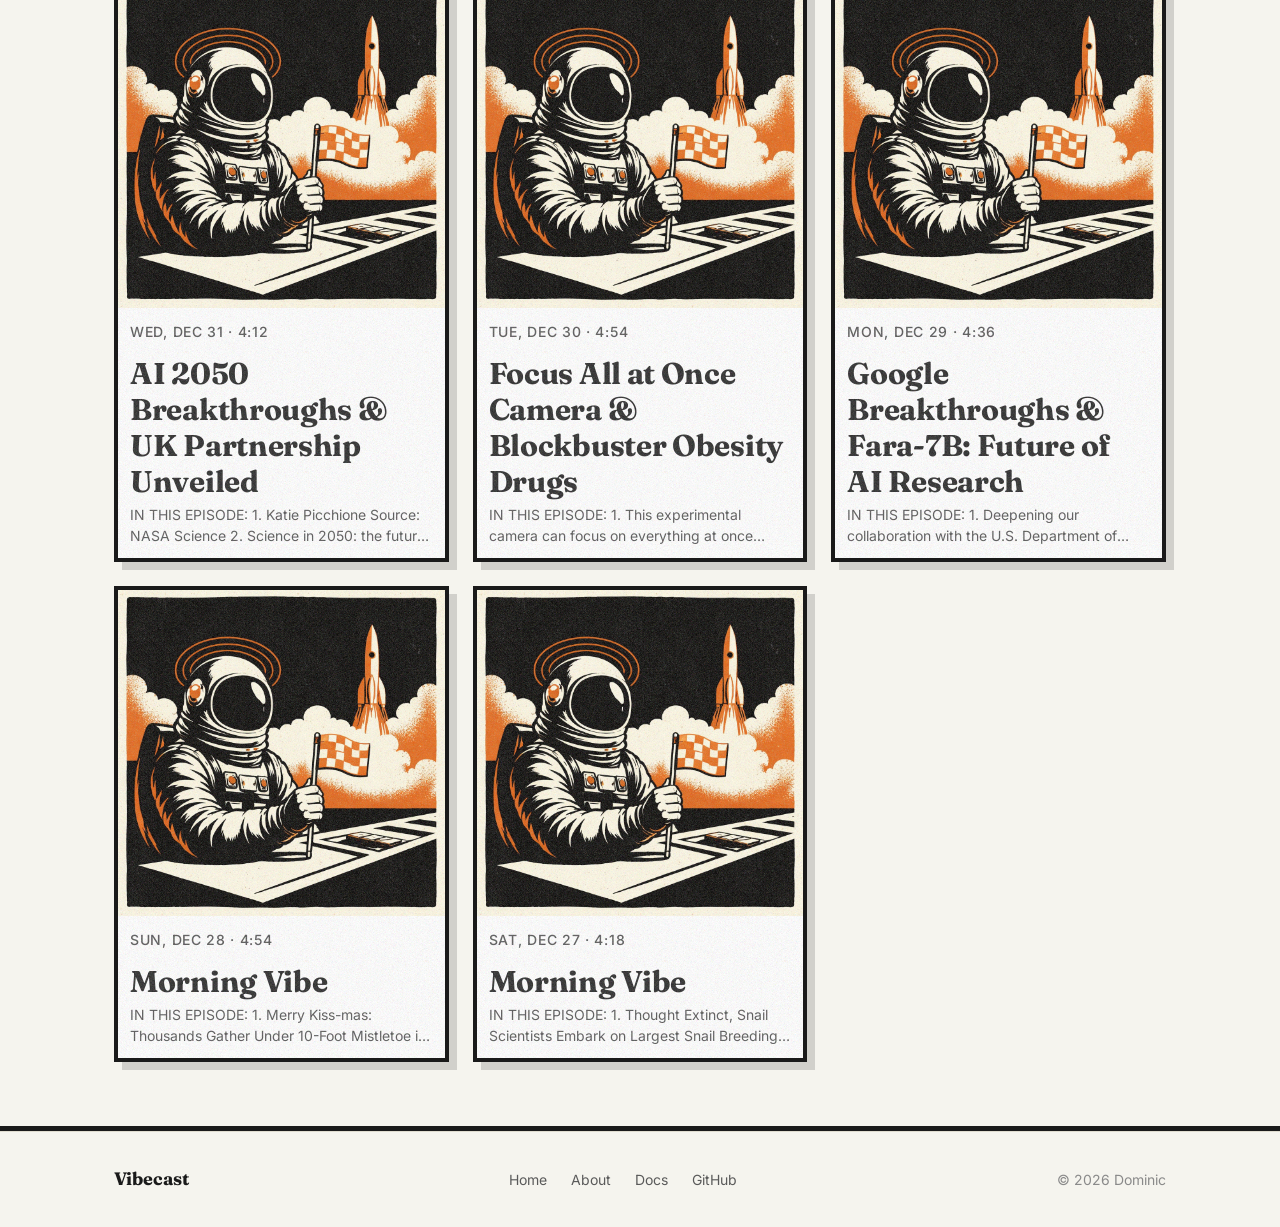
==== commit 0455576d: "Remove subscribe sections, add styled RSS feed card below hero" ====
--- a/docs/index.html
+++ b/docs/index.html
@@ -40,7 +40,6 @@
                     <li><a href="index.html" class="nav-link nav-link-active">Home</a></li>
                     <li><a href="about.html" class="nav-link ">About</a></li>
                     <li><a href="docs.html" class="nav-link ">Docs</a></li>
-                    <li><a href="index.html#subscribe" class="nav-link nav-subscribe">Subscribe</a></li>
                 </ul>
             </div>
         </nav>
@@ -86,7 +85,6 @@
                 <p class="hero-subtitle">Curiosity, curated. Fresh episodes every day, voiced by your AI host <strong>Riso</strong>.</p>
                 <div class="hero-actions">
                     <button class="btn btn-primary" onclick="scrollToLatest()">Listen Now</button>
-                    <a href="about.html" class="btn btn-secondary">Meet Riso</a>
                 </div>
             </div>
         </div>
@@ -94,6 +92,50 @@
     
     <!-- Landscape silhouette at bottom -->
     <div class="hero-landscape"></div>
+</section>
+
+<!-- RSS Feed Section -->
+<section style="padding: var(--space-8) 0; background: var(--paper-0);">
+    <div class="container" style="max-width: 800px;">
+        <div style="background: white; border: 3px solid var(--ink-0); padding: var(--space-6); box-shadow: 6px 6px 0px rgba(0, 0, 0, 0.1); position: relative;">
+            <div style="position: absolute; inset: 0; background-image: url('assets/textures/paper-grain.svg'); background-size: 120px 120px; opacity: 0.06; pointer-events: none;"></div>
+            <div style="position: relative; z-index: 1;">
+                <div style="display: flex; align-items: center; gap: var(--space-4); margin-bottom: var(--space-3);">
+                    <svg viewBox="0 0 24 24" fill="currentColor" style="width: 28px; height: 28px; color: var(--accent-0);">
+                        <circle cx="6" cy="18" r="3"/>
+                        <path d="M6 12c3.31 0 6 2.69 6 6h-2.5c0-1.93-1.57-3.5-3.5-3.5V12z"/>
+                        <path d="M6 6c6.63 0 12 5.37 12 12h-2.5c0-5.24-4.26-9.5-9.5-9.5V6z"/>
+                    </svg>
+                    <h3 style="font-family: var(--font-display); font-size: var(--text-xl); font-weight: 700; margin: 0; color: var(--ink-0);">Subscribe via RSS</h3>
+                </div>
+                <p style="color: var(--ink-2); font-size: var(--text-sm); margin-bottom: var(--space-4);">
+                    Copy this feed URL into your favorite podcast app
+                </p>
+                <div style="display: flex; gap: var(--space-3); align-items: center;">
+                    <input 
+                        type="text" 
+                        id="rss-feed-input" 
+                        readonly 
+                        value="" 
+                        style="flex: 1; padding: var(--space-3); border: 2px solid var(--ink-0); background: var(--paper-1); font-family: monospace; font-size: var(--text-sm); color: var(--ink-0); border-radius: 0; cursor: pointer;"
+                        onclick="this.select()"
+                    />
+                    <button 
+                        class="btn btn-primary" 
+                        onclick="copyRssFeedUrl()"
+                        id="copy-rss-btn"
+                        style="white-space: nowrap;"
+                    >
+                        <svg viewBox="0 0 24 24" fill="none" stroke="currentColor" stroke-width="2" style="width: 18px; height: 18px; margin-right: var(--space-2);">
+                            <rect x="9" y="9" width="13" height="13" rx="2" ry="2"></rect>
+                            <path d="M5 15H4a2 2 0 0 1-2-2V4a2 2 0 0 1 2-2h9a2 2 0 0 1 2 2v1"></path>
+                        </svg>
+                        Copy
+                    </button>
+                </div>
+            </div>
+        </div>
+    </div>
 </section>
 
 <!-- Latest Episode -->
@@ -158,30 +200,6 @@
     </div>
 </section>
 
-<!-- Subscribe Section -->
-<section class="subscribe-section" id="subscribe">
-    <!-- Landscape silhouette at top -->
-    <div class="subscribe-landscape"></div>
-    
-    <!-- Decorative clouds -->
-    <div class="subscribe-cloud subscribe-cloud-1"></div>
-    <div class="subscribe-cloud subscribe-cloud-2"></div>
-    
-    <div class="container">
-        <div class="subscribe-inner">
-            <h2 class="subscribe-title">Never Miss an Episode</h2>
-            <p class="subscribe-desc">Subscribe to Vibecast in your favorite podcast app.</p>
-            <div class="subscribe-buttons">
-                <button class="subscribe-btn subscribe-btn-primary" onclick="copyRssFeed()">
-                    <svg viewBox="0 0 24 24" fill="currentColor"><circle cx="6" cy="18" r="3"/><path d="M6 12c3.31 0 6 2.69 6 6h-2.5c0-1.93-1.57-3.5-3.5-3.5V12z"/><path d="M6 6c6.63 0 12 5.37 12 12h-2.5c0-5.24-4.26-9.5-9.5-9.5V6z"/></svg>
-                    Copy RSS Feed
-                </button>
-            </div>
-            <p id="rss-url" style="margin-top: var(--space-4); font-size: var(--text-sm); color: var(--ink-3); word-break: break-all;"></p>
-        </div>
-    </div>
-</section>
-
 
         </main>
         
@@ -282,7 +300,12 @@
     const feedUrl = new URL('feed.xml', window.location.href).href;
     const r2BaseUrl = 'https://pub-180e0ac8417f4800855805b0185bd45d.r2.dev'.replace(/\/+$/, '');
     const transcriptBaseUrl = r2BaseUrl + '/transcripts/';
-    document.getElementById('rss-url').textContent = feedUrl;
+    
+    // Populate RSS feed input
+    const rssInput = document.getElementById('rss-feed-input');
+    if (rssInput) {
+        rssInput.value = feedUrl;
+    }
     
     // ===== State =====
     let latestEpisode = null;
@@ -459,6 +482,19 @@
     }
     
     // ===== RSS Feed Copy =====
+    function copyRssFeedUrl() {
+        navigator.clipboard.writeText(feedUrl).then(() => {
+            const btn = document.getElementById('copy-rss-btn');
+            const originalContent = btn.innerHTML;
+            btn.innerHTML = '<svg viewBox="0 0 24 24" fill="currentColor" style="width: 18px; height: 18px; margin-right: var(--space-2);"><path d="M9 16.17L4.83 12l-1.42 1.41L9 19 21 7l-1.41-1.41z"/></svg> Copied!';
+            setTimeout(() => {
+                btn.innerHTML = originalContent;
+            }, 2000);
+        }).catch(err => {
+            console.error('Failed to copy:', err);
+        });
+    }
+    
     function copyRssFeed() {
         navigator.clipboard.writeText(feedUrl).then(() => {
             const btn = document.querySelector('.subscribe-btn-primary');
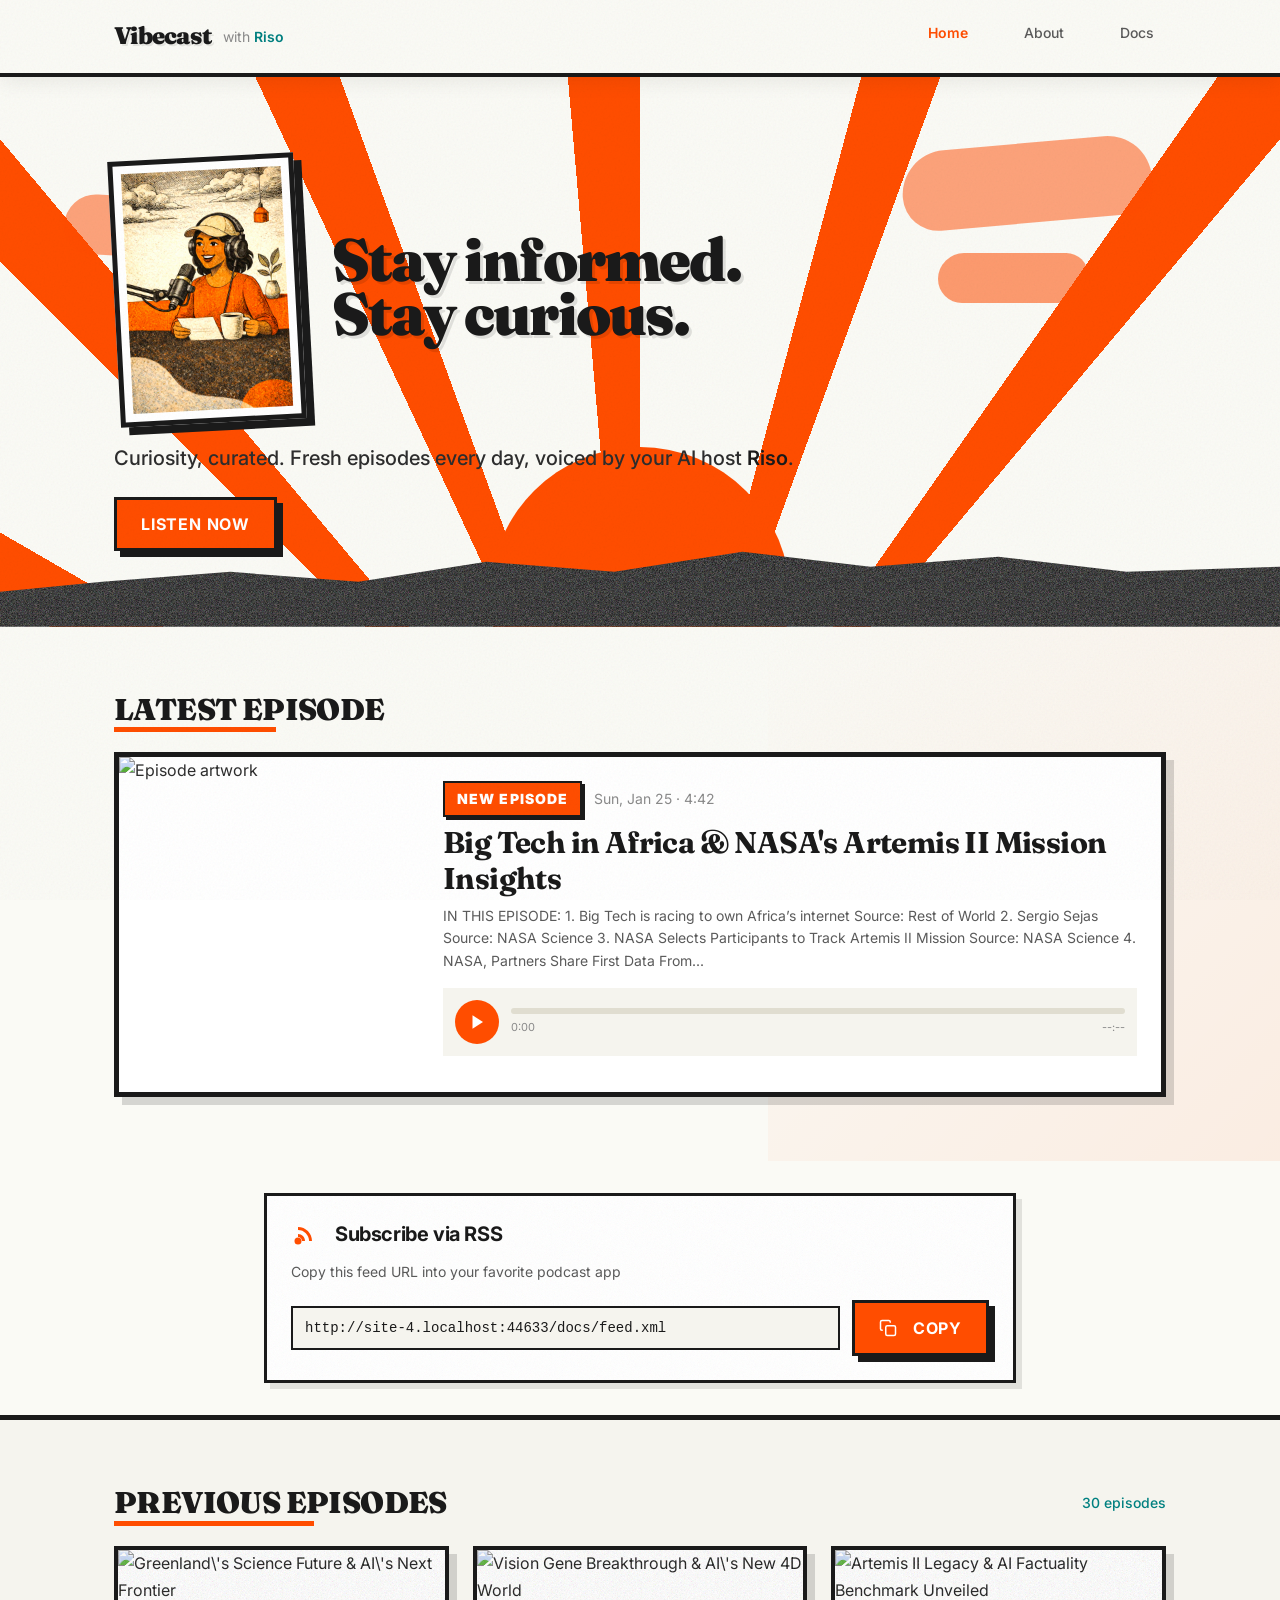
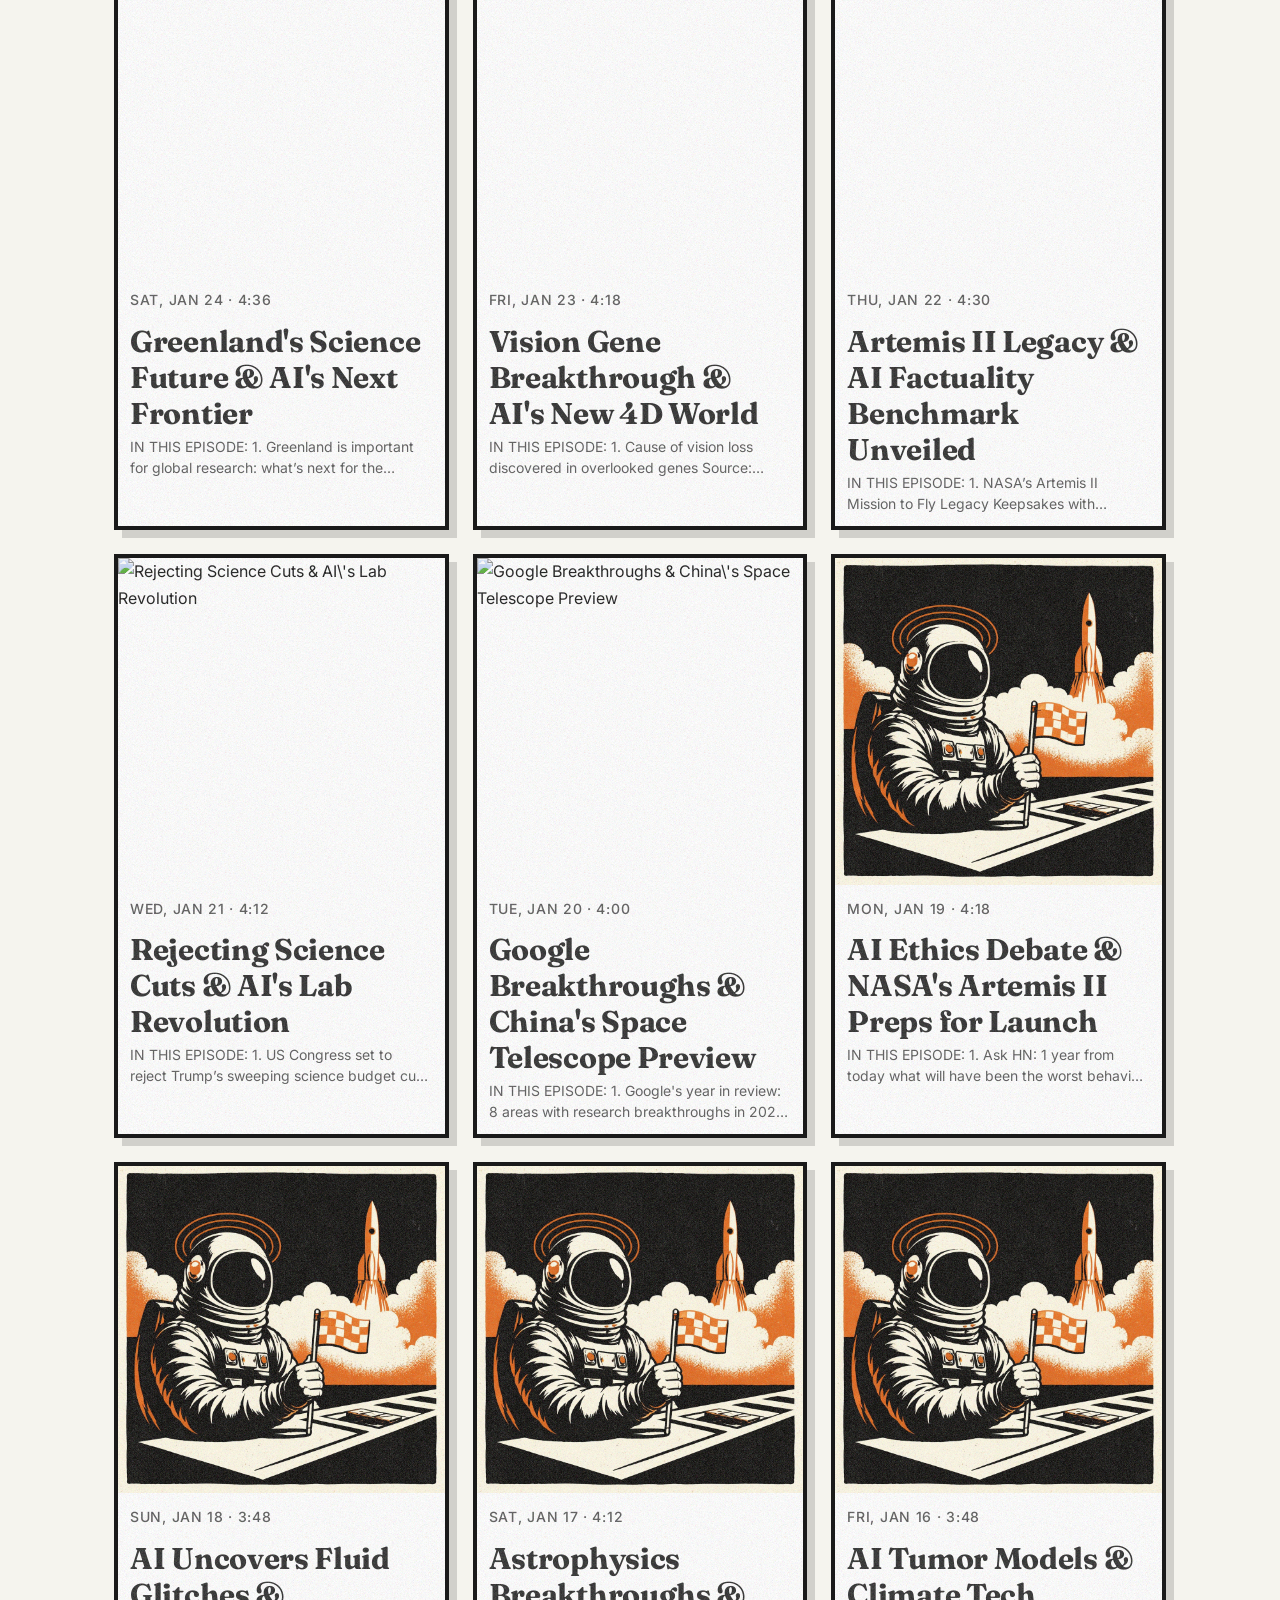
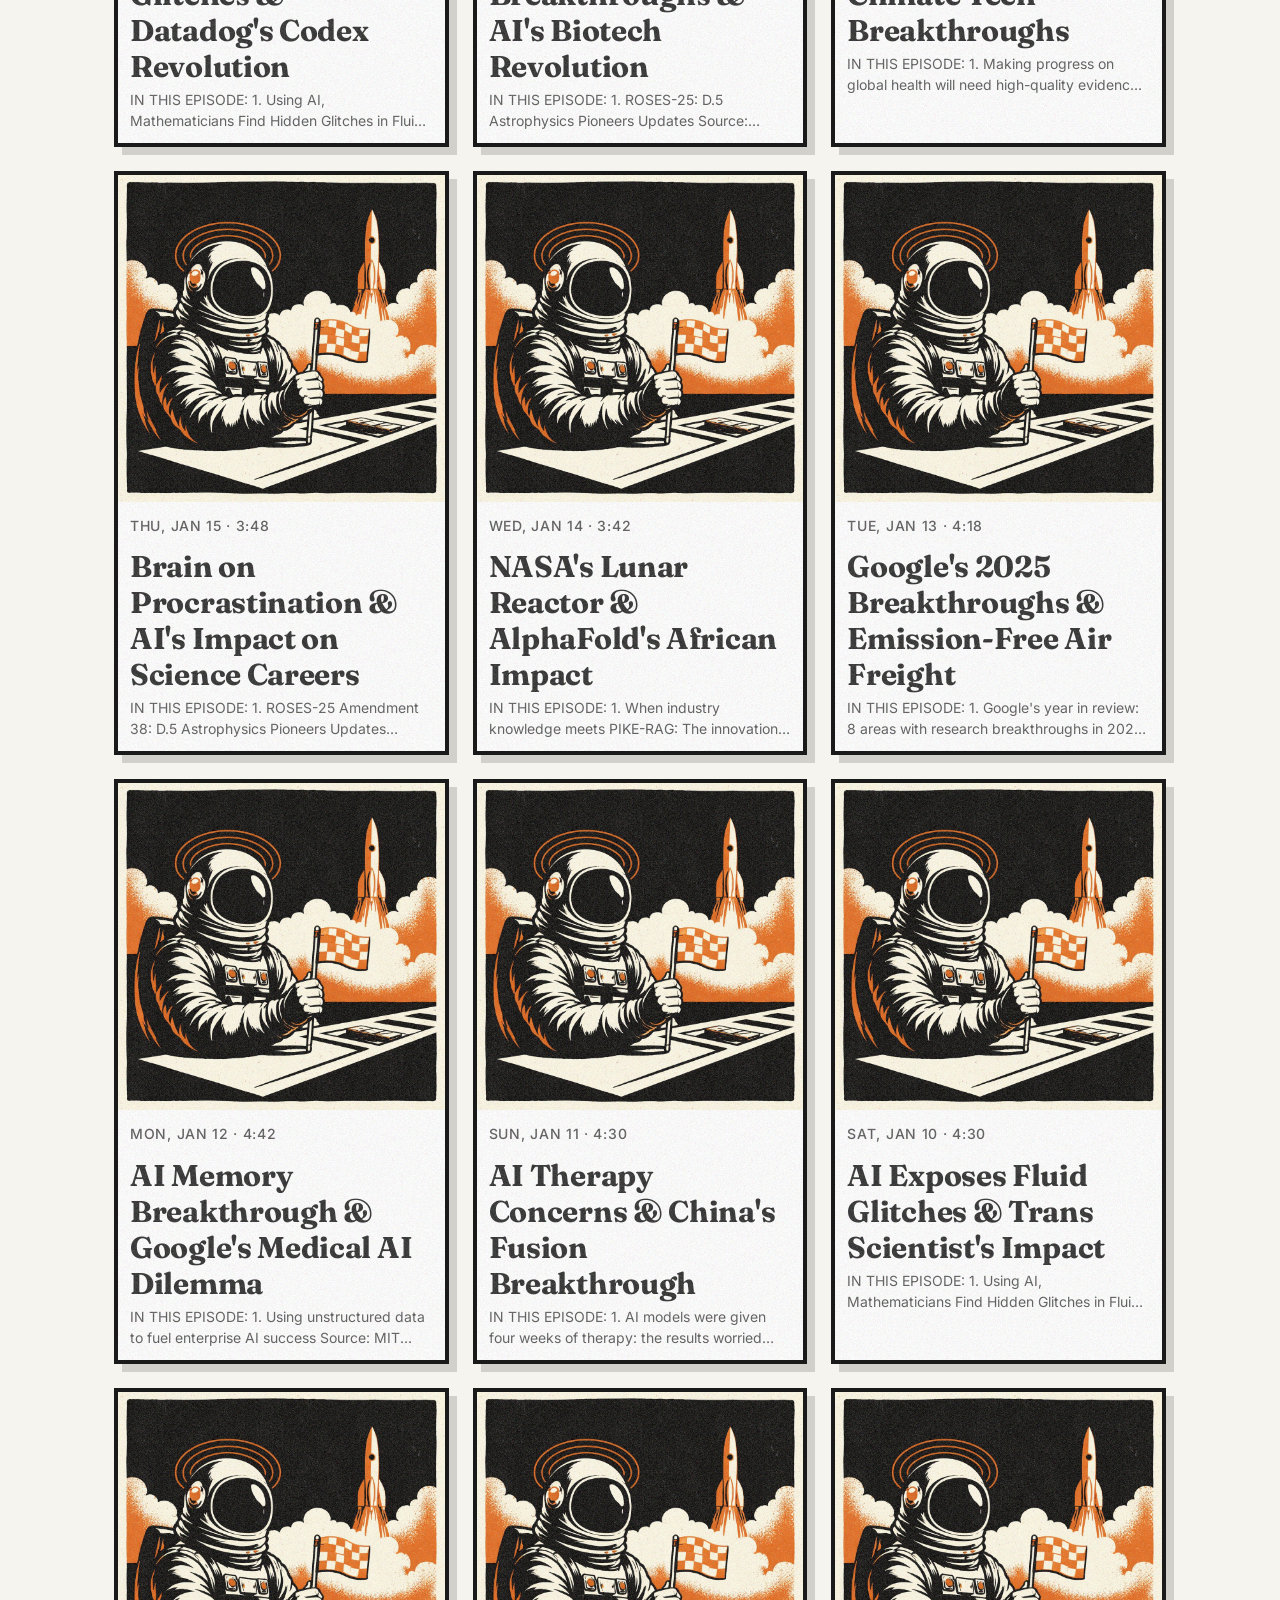
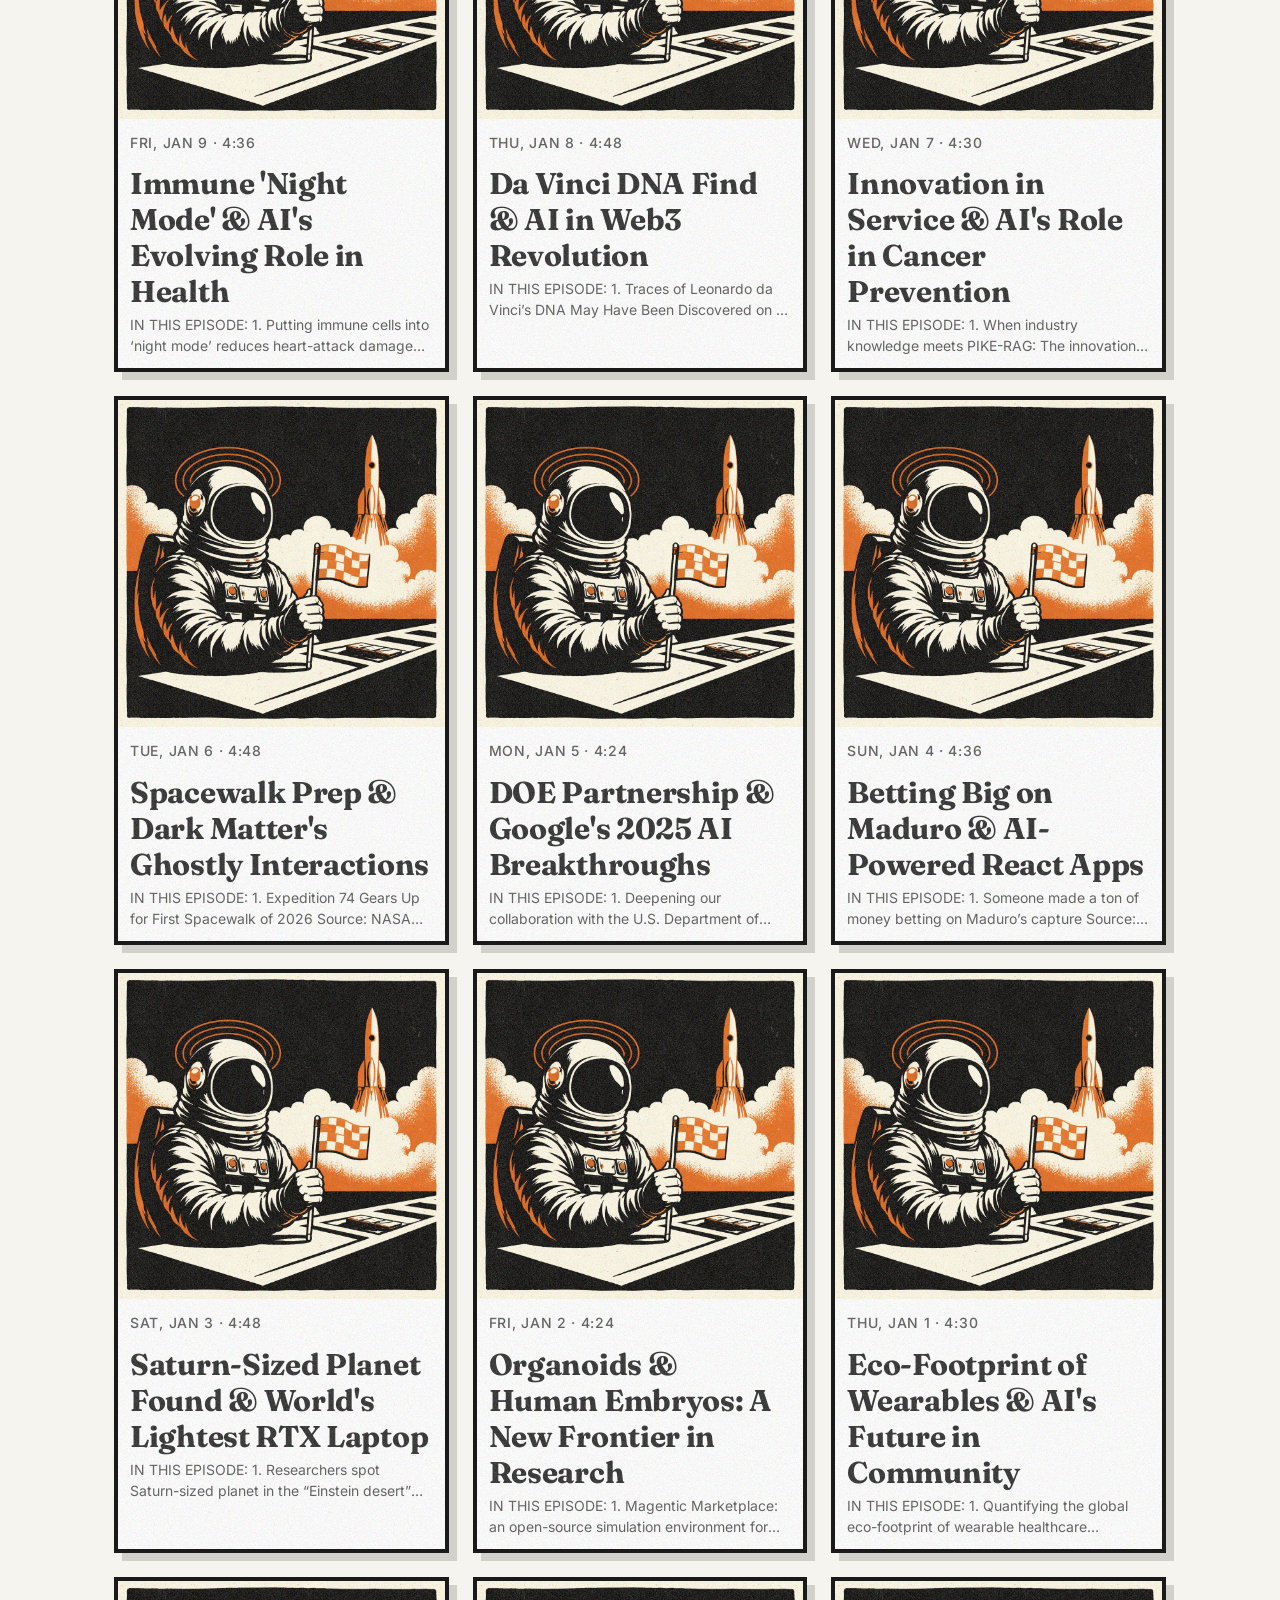
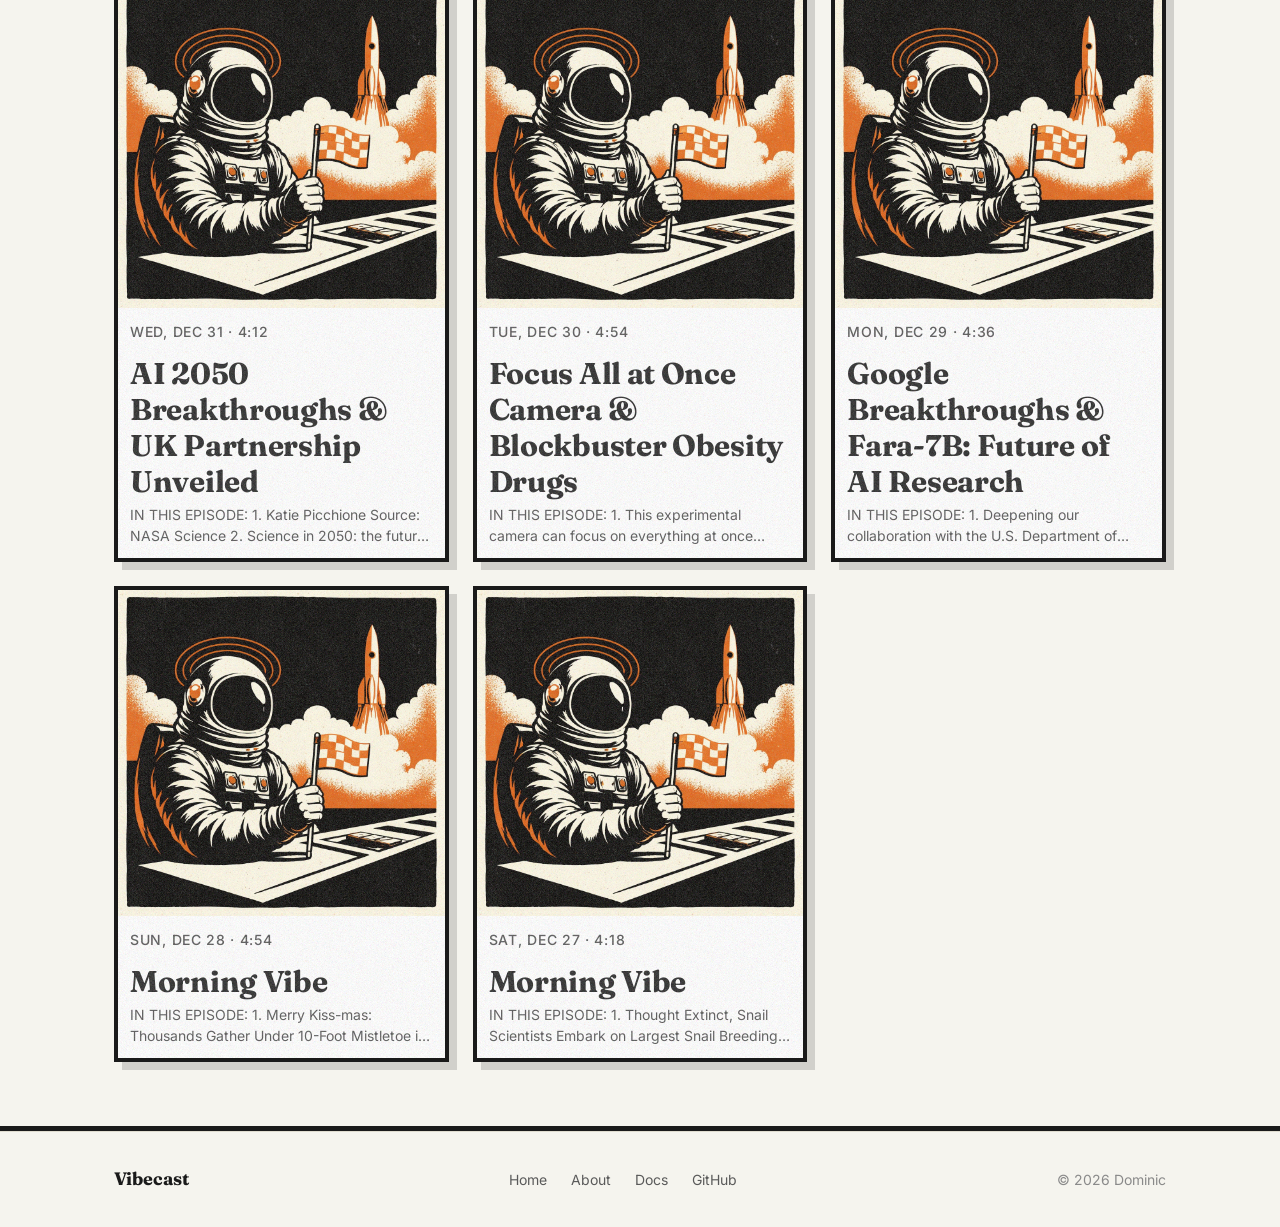
==== commit ed325649: "Move RSS feed card below Latest Episode section" ====
--- a/docs/index.html
+++ b/docs/index.html
@@ -92,6 +92,52 @@
     
     <!-- Landscape silhouette at bottom -->
     <div class="hero-landscape"></div>
+</section>
+
+<!-- Latest Episode -->
+<section class="latest-section" id="latest">
+    <div class="container">
+        <div class="section-header">
+            <h2 class="section-title">Latest Episode</h2>
+            <span id="latest-status" class="hero-badge" style="display: none;">
+                <span class="hero-badge-dot"></span>
+                <span>Now Playing</span>
+            </span>
+        </div>
+        
+        <div class="latest-card">
+            <div class="latest-artwork">
+                <img id="latest-art" src="default-episode-art.png" alt="Episode artwork" />
+            </div>
+            <div class="latest-content">
+                <div class="latest-meta">
+                    <span class="latest-label">New Episode</span>
+                    <span class="latest-date" id="latest-date">Loading...</span>
+                </div>
+                <h3 class="latest-title">
+                    <a href="#" id="latest-title-link" class="latest-title-text">Loading latest episode...</a>
+                </h3>
+                <p class="latest-desc" id="latest-description">Fetching episode details...</p>
+                
+                <div class="latest-player">
+                    <button class="latest-play-btn" id="latest-play-btn" onclick="toggleLatestAudio()">
+                        <svg viewBox="0 0 24 24" id="latest-play-icon">
+                            <polygon points="6,3 20,12 6,21" />
+                        </svg>
+                    </button>
+                    <div class="latest-progress-area">
+                        <div class="latest-track" onclick="seekLatestAudio(event)">
+                            <div class="latest-progress" id="latest-progress"></div>
+                        </div>
+                        <div class="latest-times">
+                            <span id="latest-current-time">0:00</span>
+                            <span id="latest-duration">--:--</span>
+                        </div>
+                    </div>
+                </div>
+            </div>
+        </div>
+    </div>
 </section>
 
 <!-- RSS Feed Section -->
@@ -132,52 +178,6 @@
                         </svg>
                         Copy
                     </button>
-                </div>
-            </div>
-        </div>
-    </div>
-</section>
-
-<!-- Latest Episode -->
-<section class="latest-section" id="latest">
-    <div class="container">
-        <div class="section-header">
-            <h2 class="section-title">Latest Episode</h2>
-            <span id="latest-status" class="hero-badge" style="display: none;">
-                <span class="hero-badge-dot"></span>
-                <span>Now Playing</span>
-            </span>
-        </div>
-        
-        <div class="latest-card">
-            <div class="latest-artwork">
-                <img id="latest-art" src="default-episode-art.png" alt="Episode artwork" />
-            </div>
-            <div class="latest-content">
-                <div class="latest-meta">
-                    <span class="latest-label">New Episode</span>
-                    <span class="latest-date" id="latest-date">Loading...</span>
-                </div>
-                <h3 class="latest-title">
-                    <a href="#" id="latest-title-link" class="latest-title-text">Loading latest episode...</a>
-                </h3>
-                <p class="latest-desc" id="latest-description">Fetching episode details...</p>
-                
-                <div class="latest-player">
-                    <button class="latest-play-btn" id="latest-play-btn" onclick="toggleLatestAudio()">
-                        <svg viewBox="0 0 24 24" id="latest-play-icon">
-                            <polygon points="6,3 20,12 6,21" />
-                        </svg>
-                    </button>
-                    <div class="latest-progress-area">
-                        <div class="latest-track" onclick="seekLatestAudio(event)">
-                            <div class="latest-progress" id="latest-progress"></div>
-                        </div>
-                        <div class="latest-times">
-                            <span id="latest-current-time">0:00</span>
-                            <span id="latest-duration">--:--</span>
-                        </div>
-                    </div>
                 </div>
             </div>
         </div>
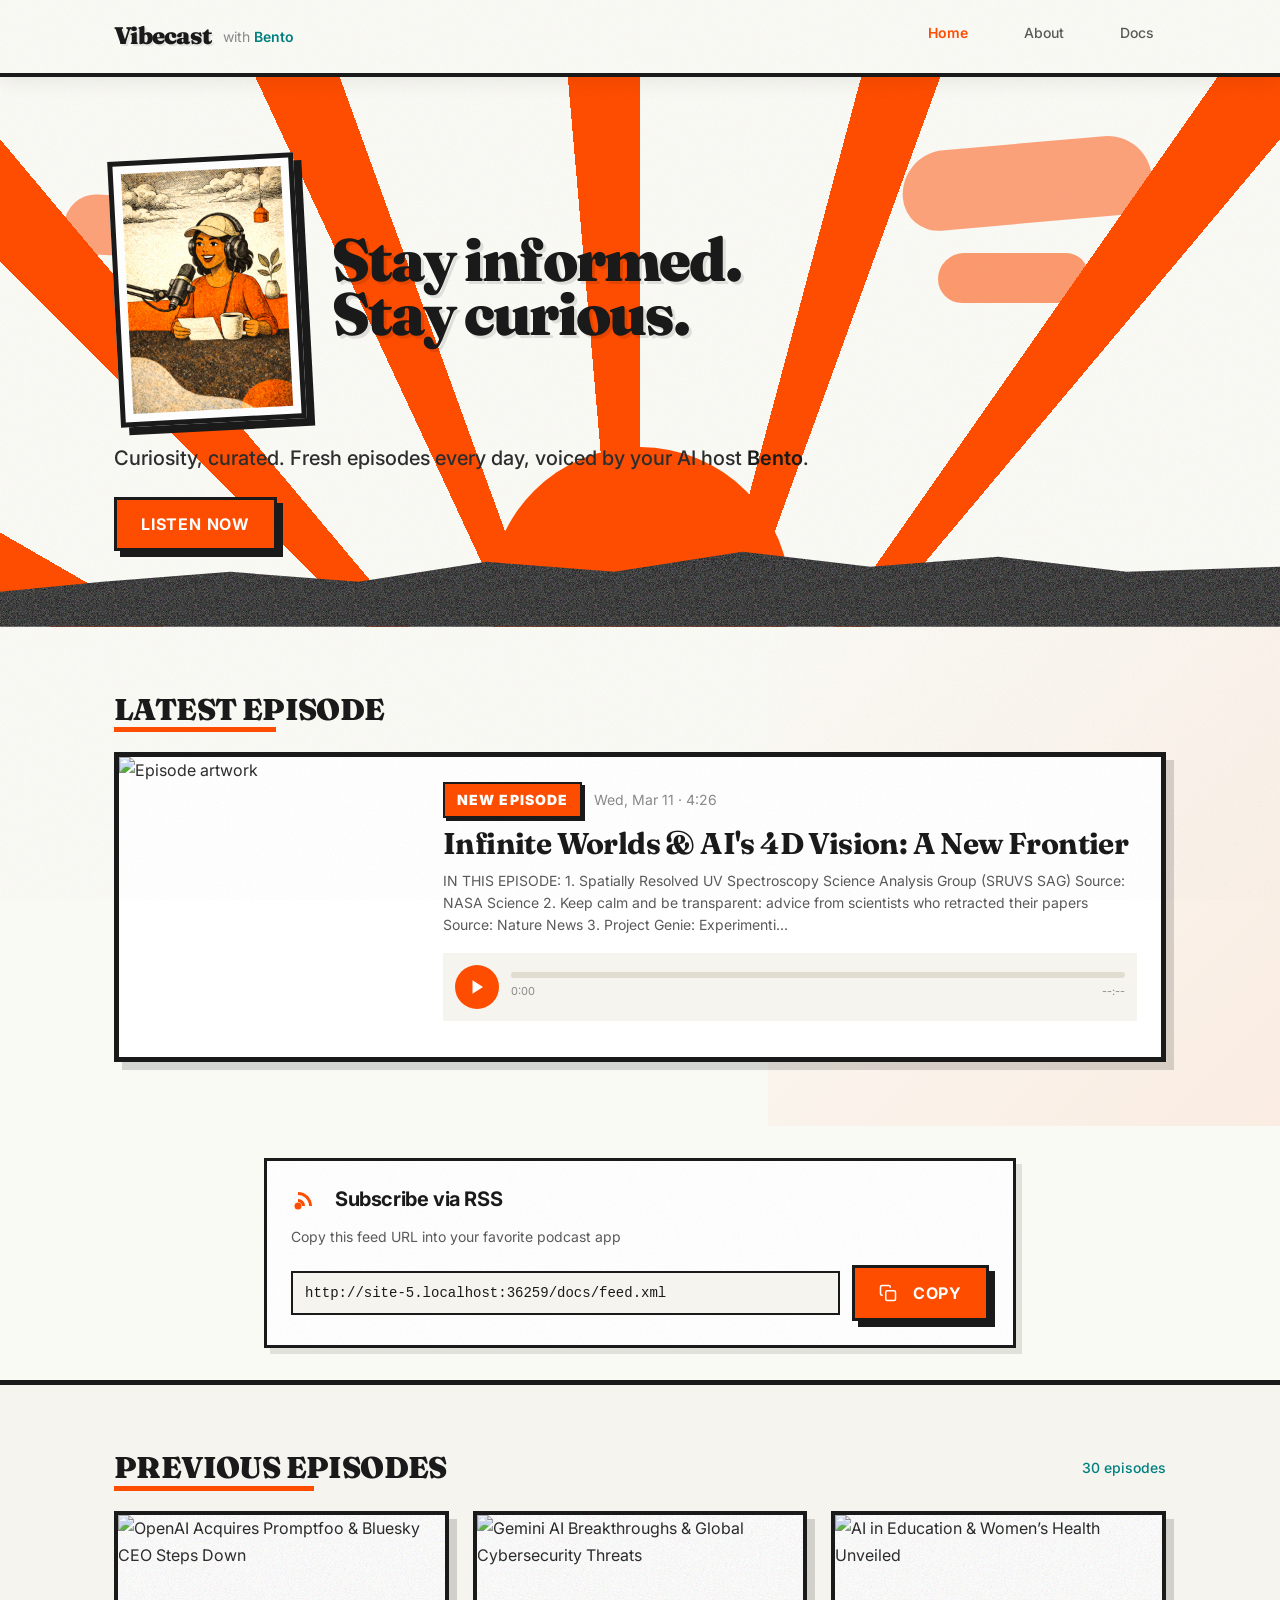
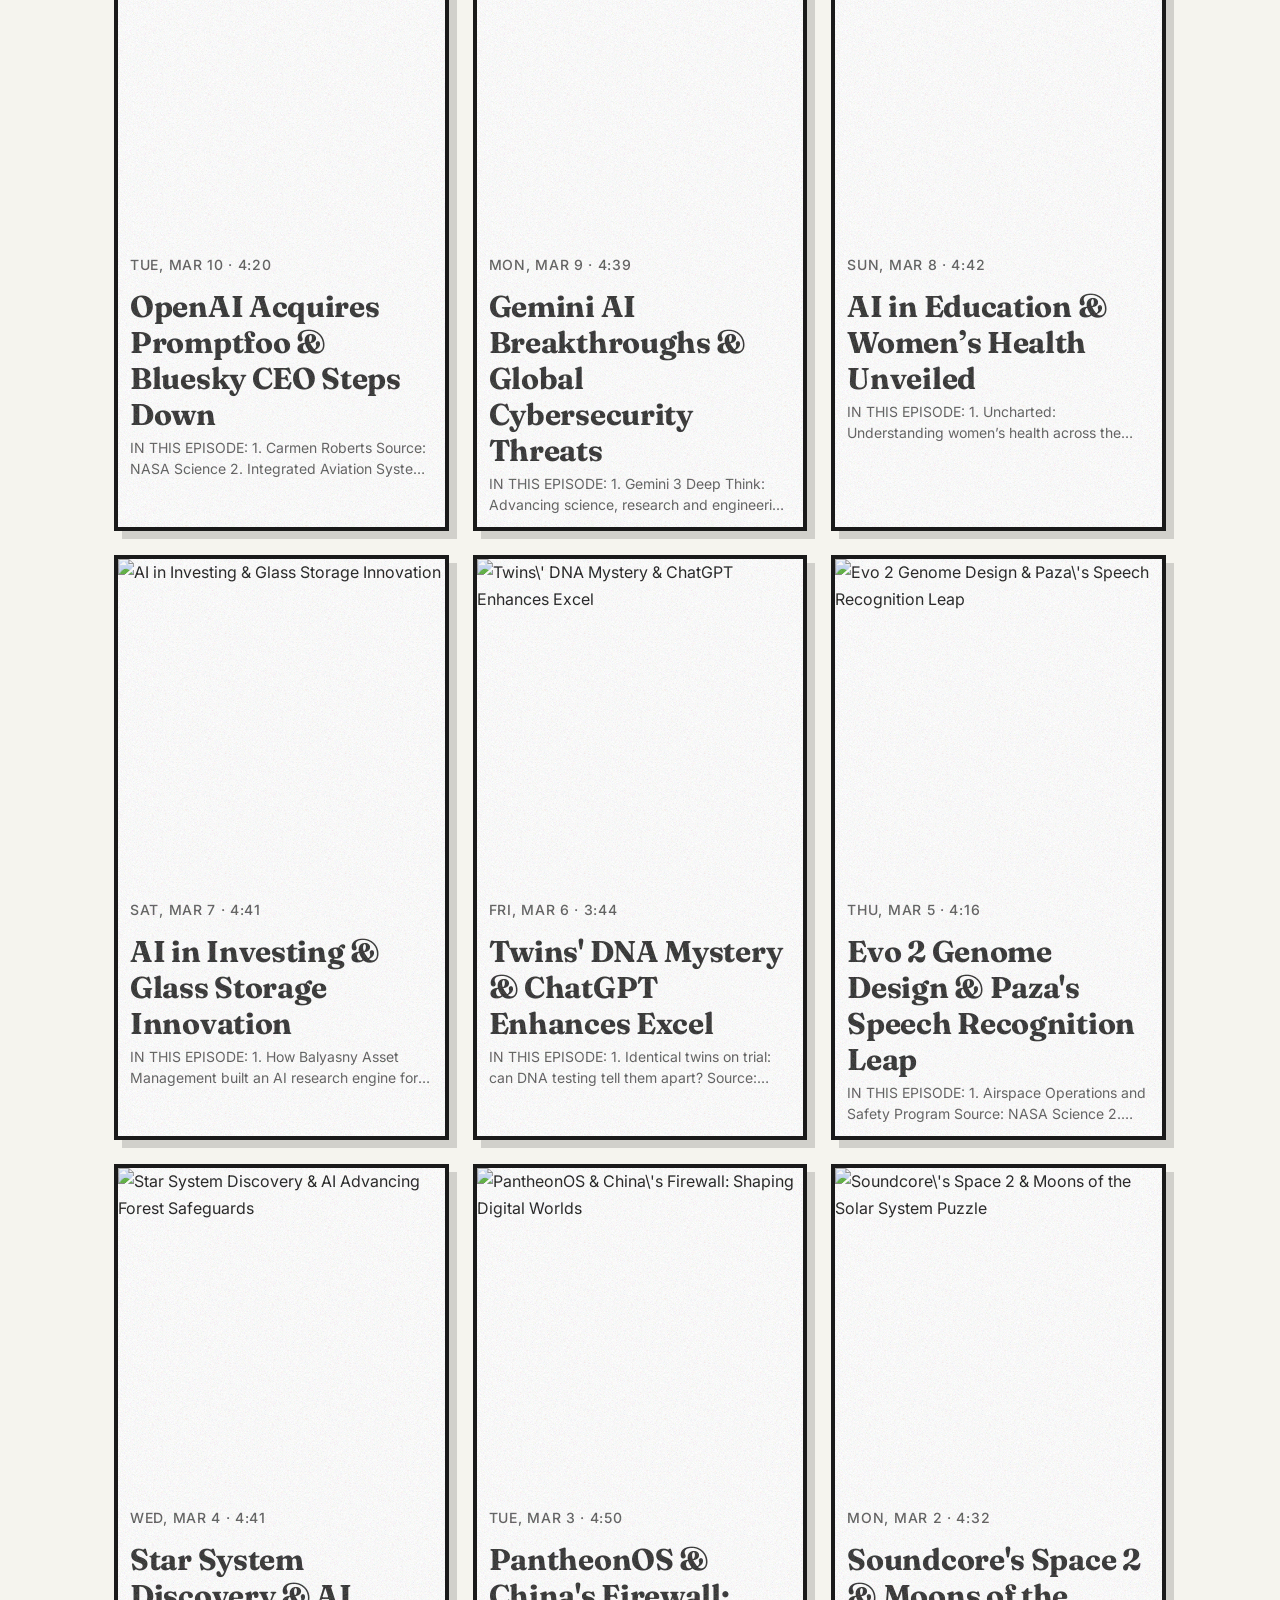
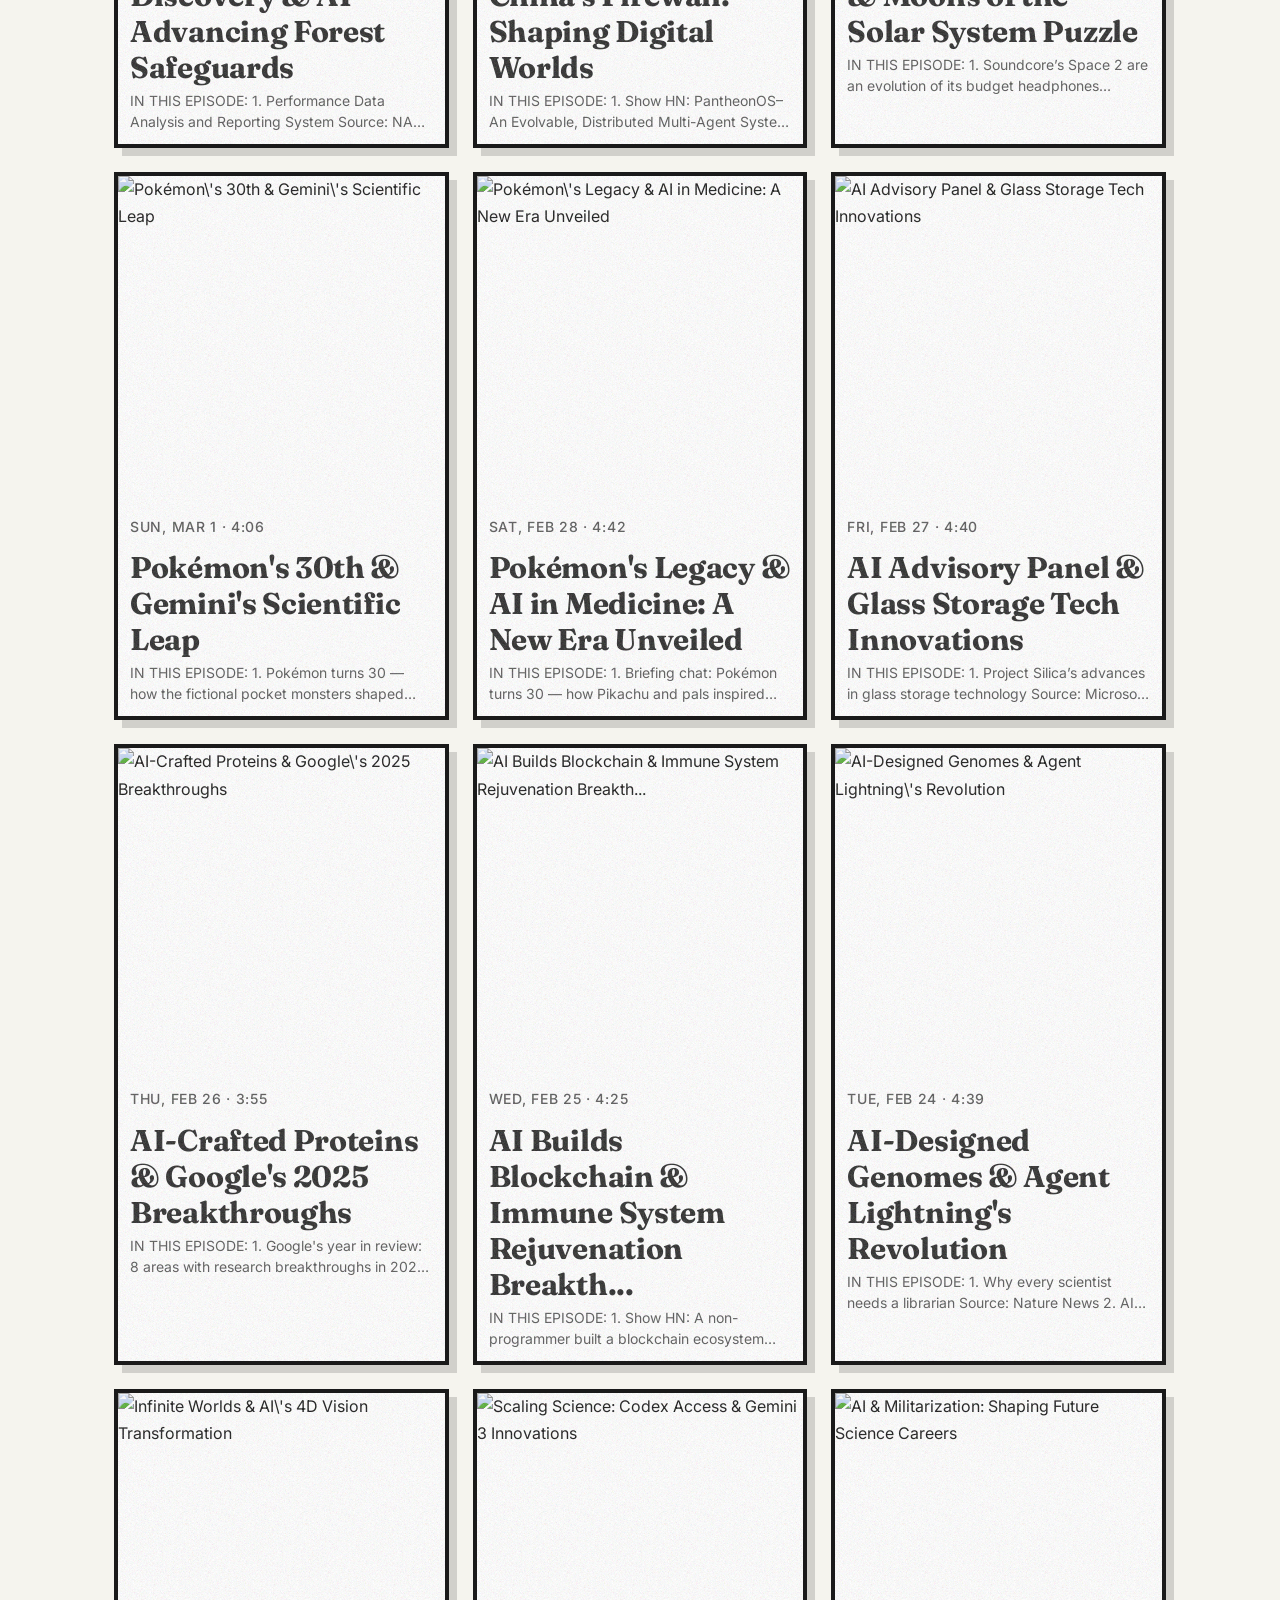
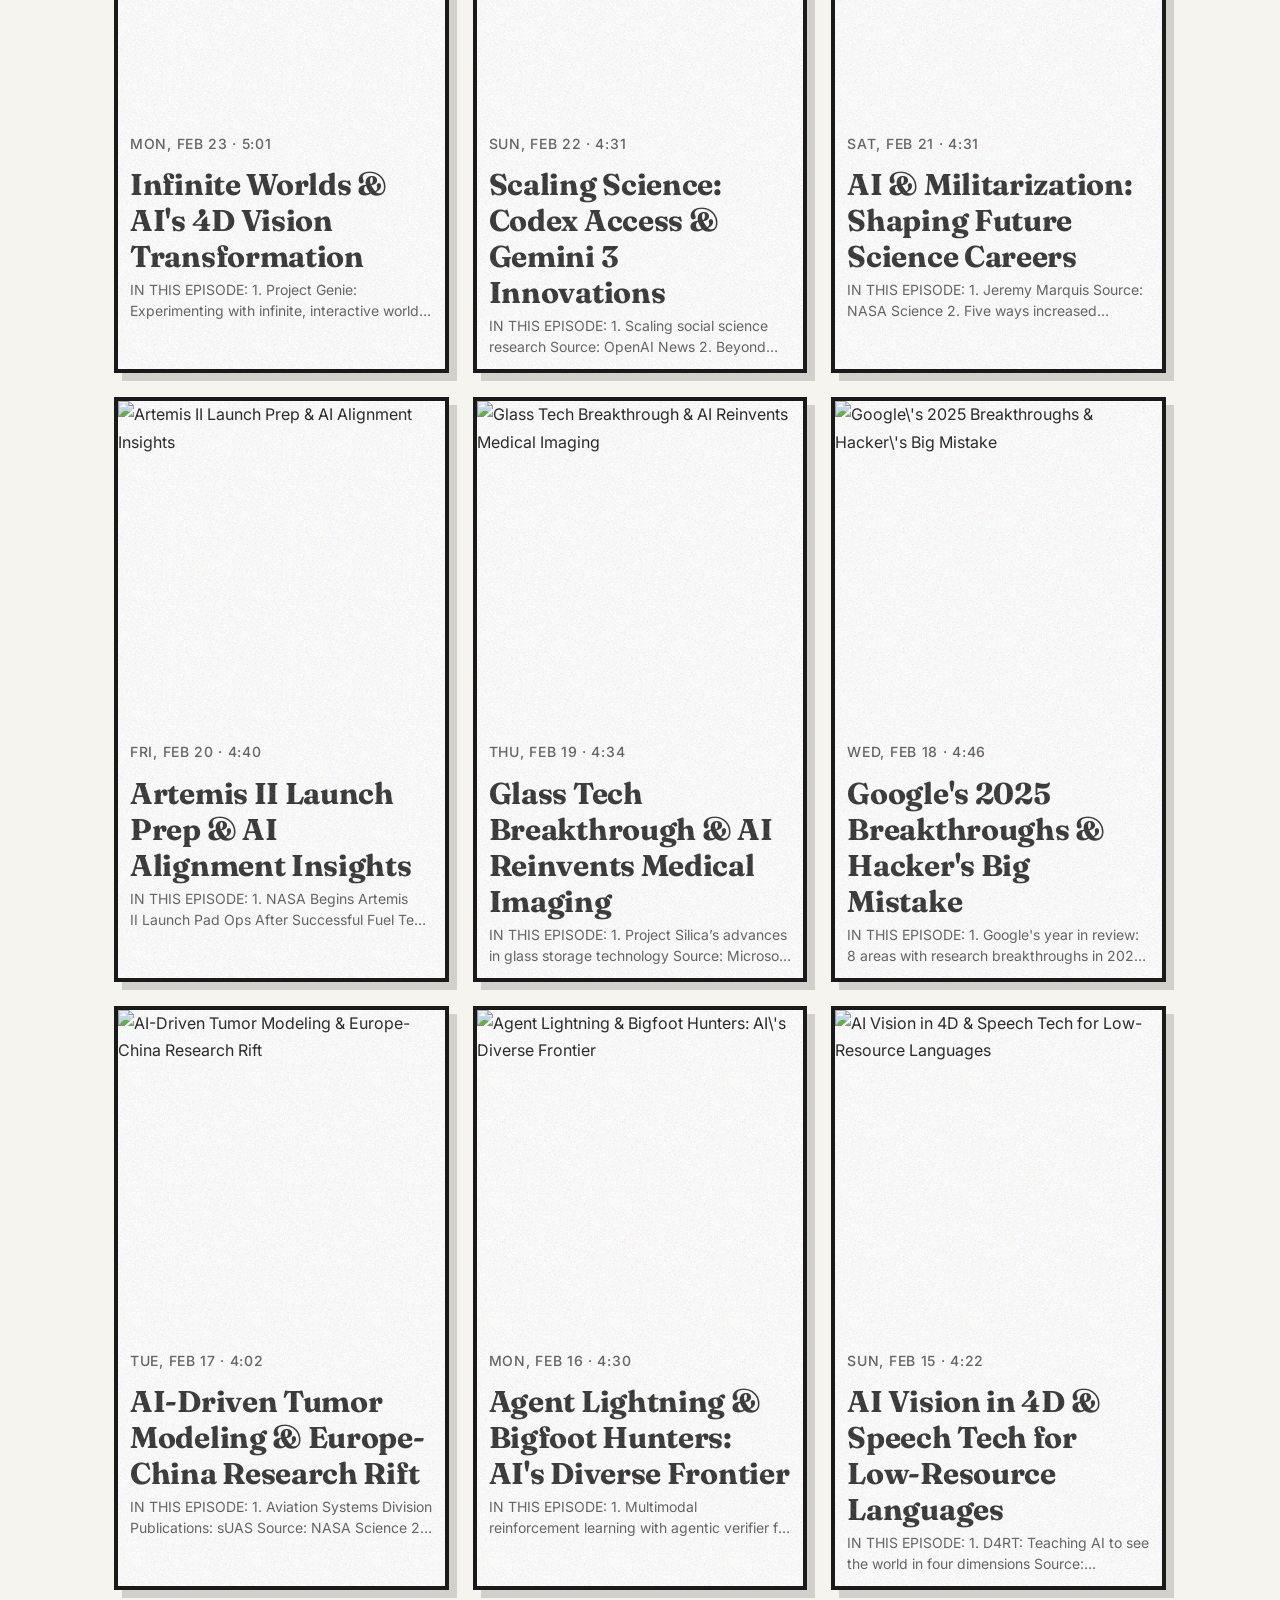
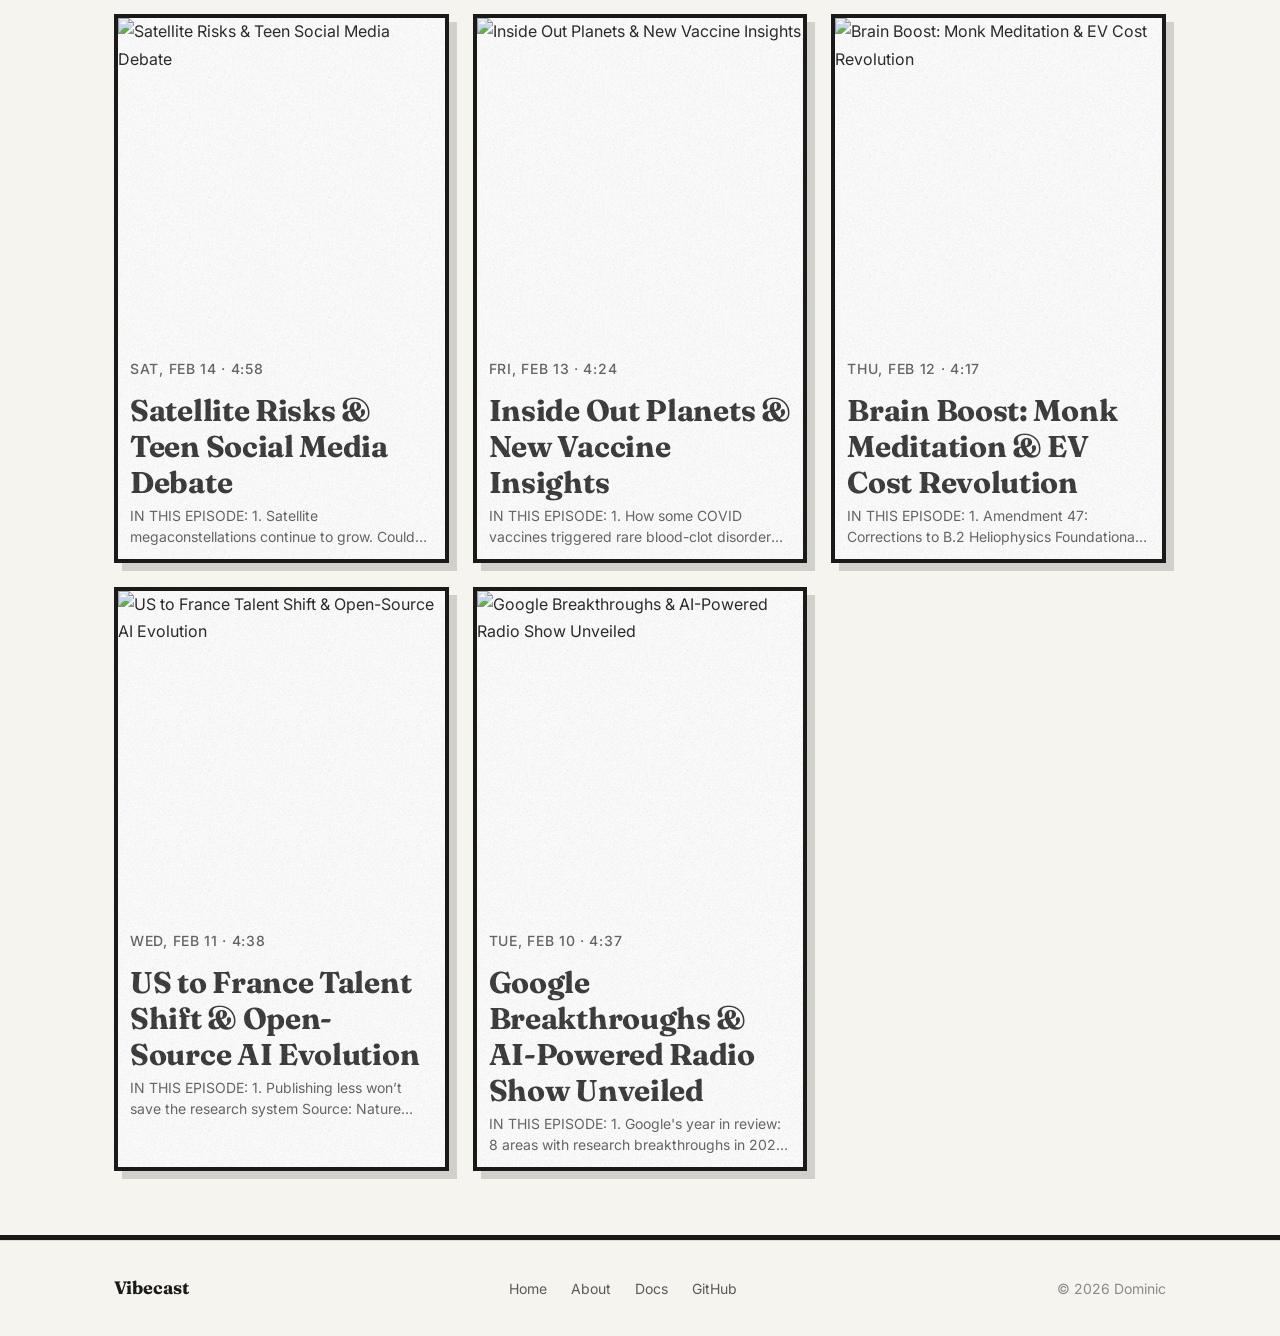
==== commit 2ab5bc5d: "updating tts and naming across project" ====
--- a/docs/index.html
+++ b/docs/index.html
@@ -27,7 +27,7 @@
             <div class="nav-inner">
                 <div class="nav-brand">
                     <a href="index.html" class="nav-logo">Vibecast</a>
-                    <span class="nav-host">with <strong>Riso</strong></span>
+                    <span class="nav-host">with <strong>Bento</strong></span>
                 </div>
                 <button class="nav-toggle" aria-label="Toggle navigation" onclick="toggleNav()">
                     <svg width="24" height="24" viewBox="0 0 24 24" fill="none" stroke="currentColor" stroke-width="2">
@@ -75,14 +75,14 @@
                 <div class="hero-intro">
                     <div class="hero-host">
                         <div class="hero-host-frame">
-                            <img src="assets/images/Vibecast_Host.png" alt="Riso" />
+                            <img src="assets/images/Vibecast_Host.png" alt="Bento" />
                         </div>
                     </div>
                     <div class="hero-text">
                         <h1 class="hero-title">Stay informed.<br/>Stay <span>curious</span>.</h1>
                     </div>
                 </div>
-                <p class="hero-subtitle">Curiosity, curated. Fresh episodes every day, voiced by your AI host <strong>Riso</strong>.</p>
+                <p class="hero-subtitle">Curiosity, curated. Fresh episodes every day, voiced by your AI host <strong>Bento</strong>.</p>
                 <div class="hero-actions">
                     <button class="btn btn-primary" onclick="scrollToLatest()">Listen Now</button>
                 </div>
--- a/docs/assets/css/design-system.css
+++ b/docs/assets/css/design-system.css
@@ -1,5 +1,5 @@
 /* ==========================================================================
-   VIBECAST DESIGN SYSTEM - Riso Hard
+   VIBECAST DESIGN SYSTEM - Bento Hard
    Heavy ink, bold orange, gritty textures, editorial print aesthetic
    ========================================================================== */
 
--- a/docs/assets/css/pages.css
+++ b/docs/assets/css/pages.css
@@ -79,7 +79,7 @@
   z-index: 0;
 }
 
-/* Sun disc - riso print style with texture */
+/* Sun disc - bento print style with texture */
 .hero::after {
   content: '';
   position: absolute;
@@ -1403,7 +1403,7 @@
   }
 }
 
-/* About page Riso image */
+/* About page Bento image */
 .about-hero-image .hero-host-frame img {
   max-width: 120px;
 }
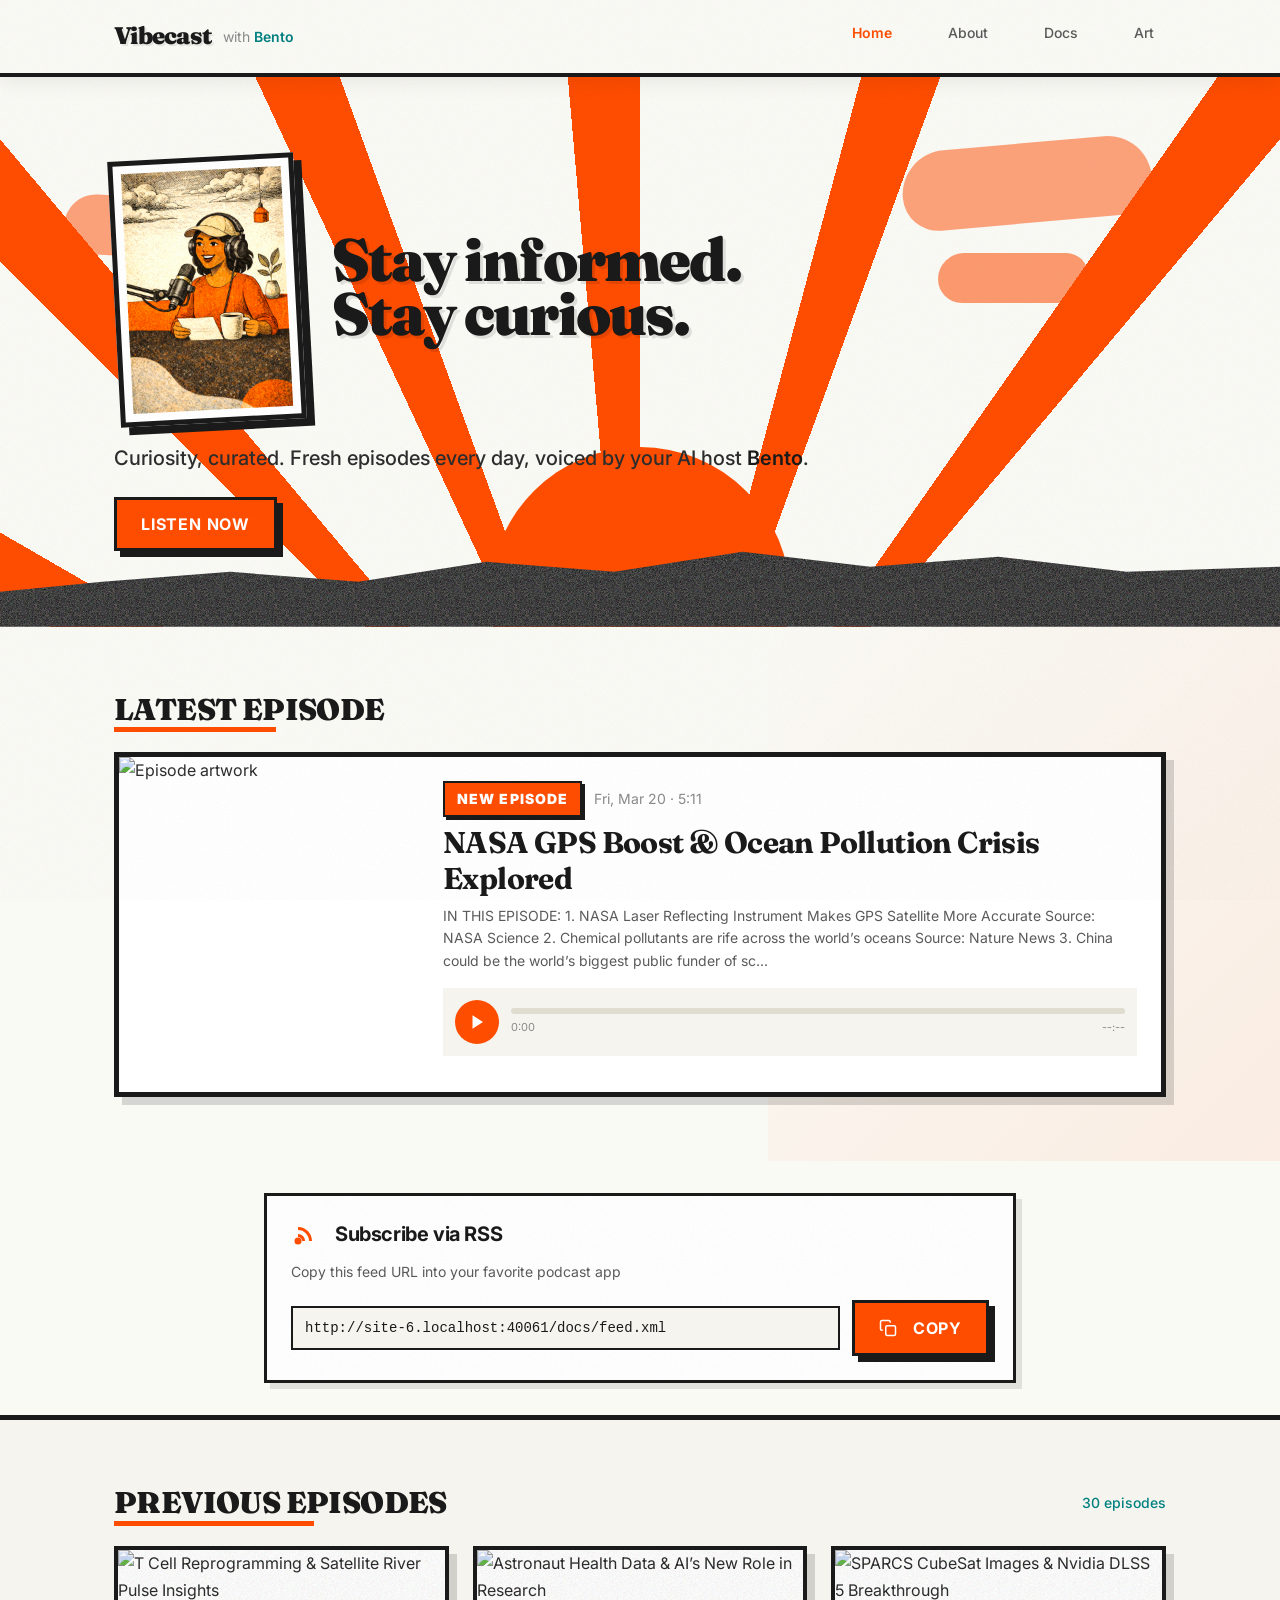
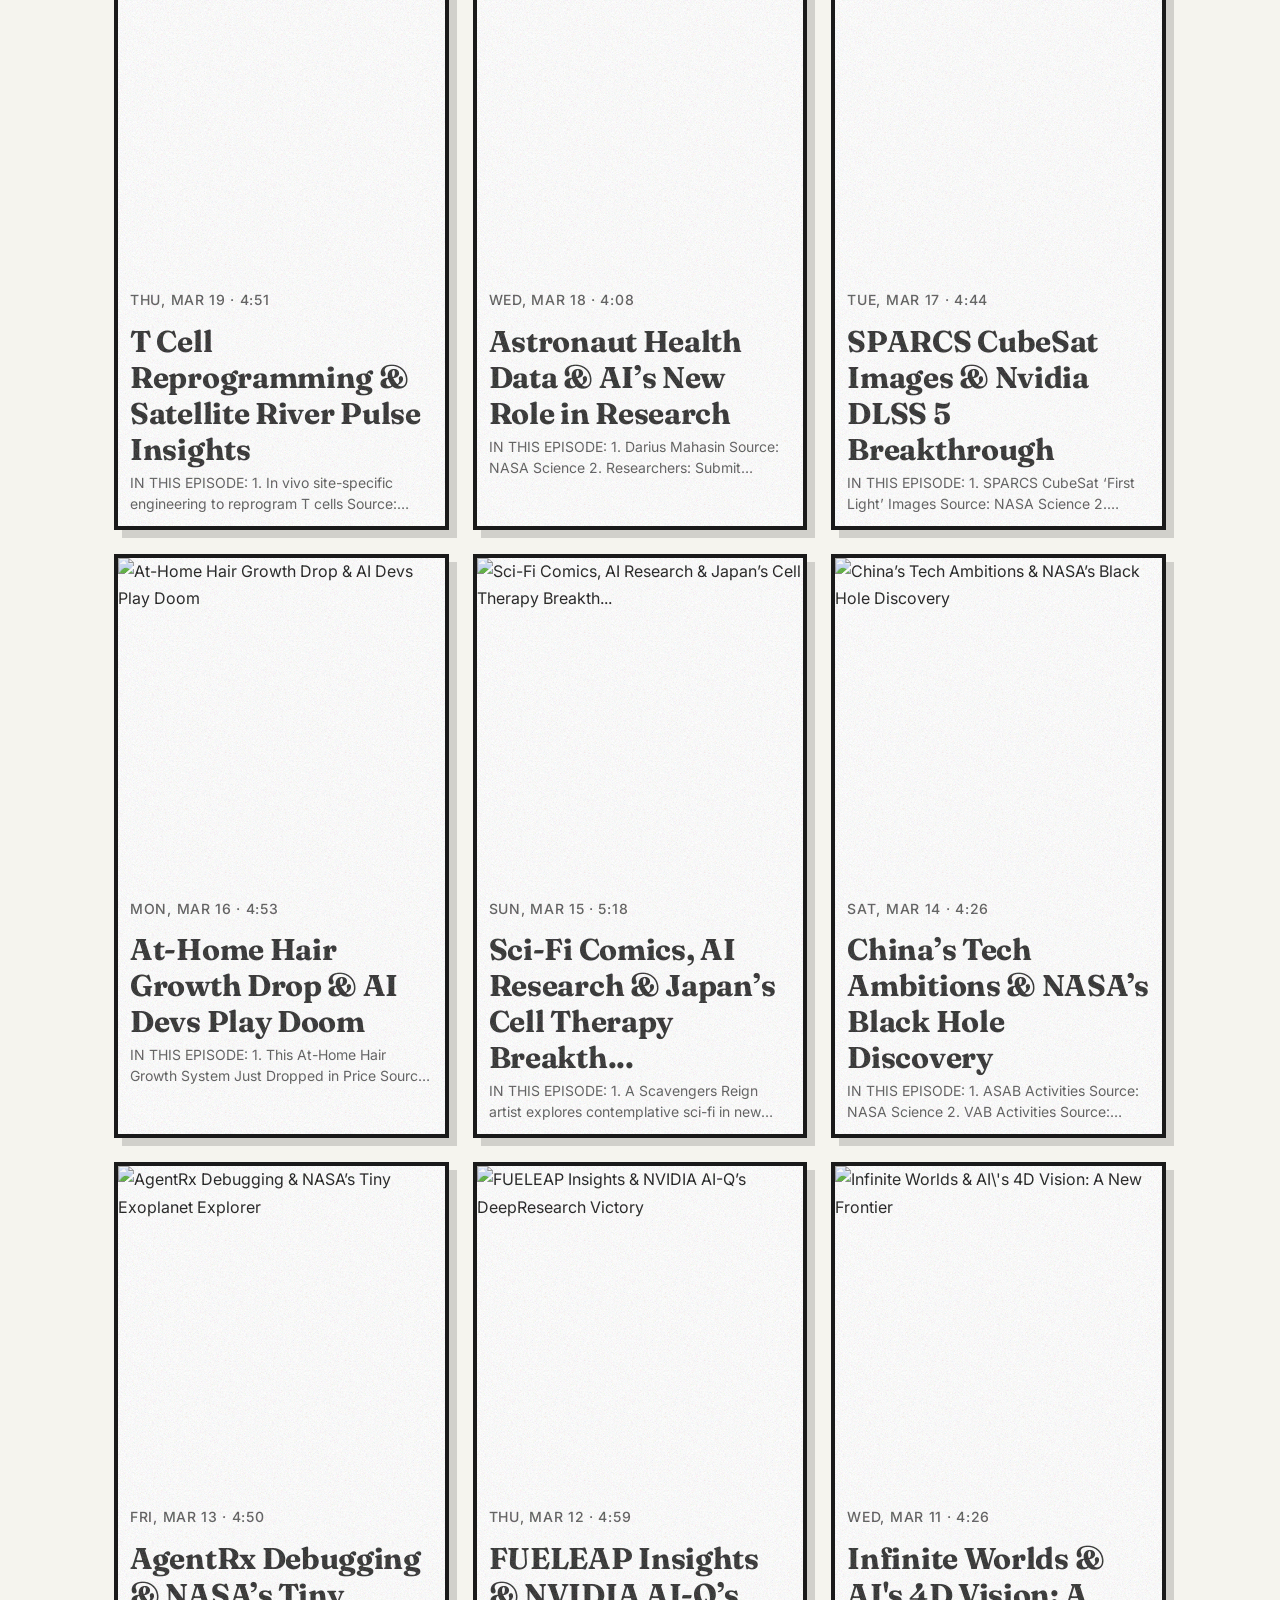
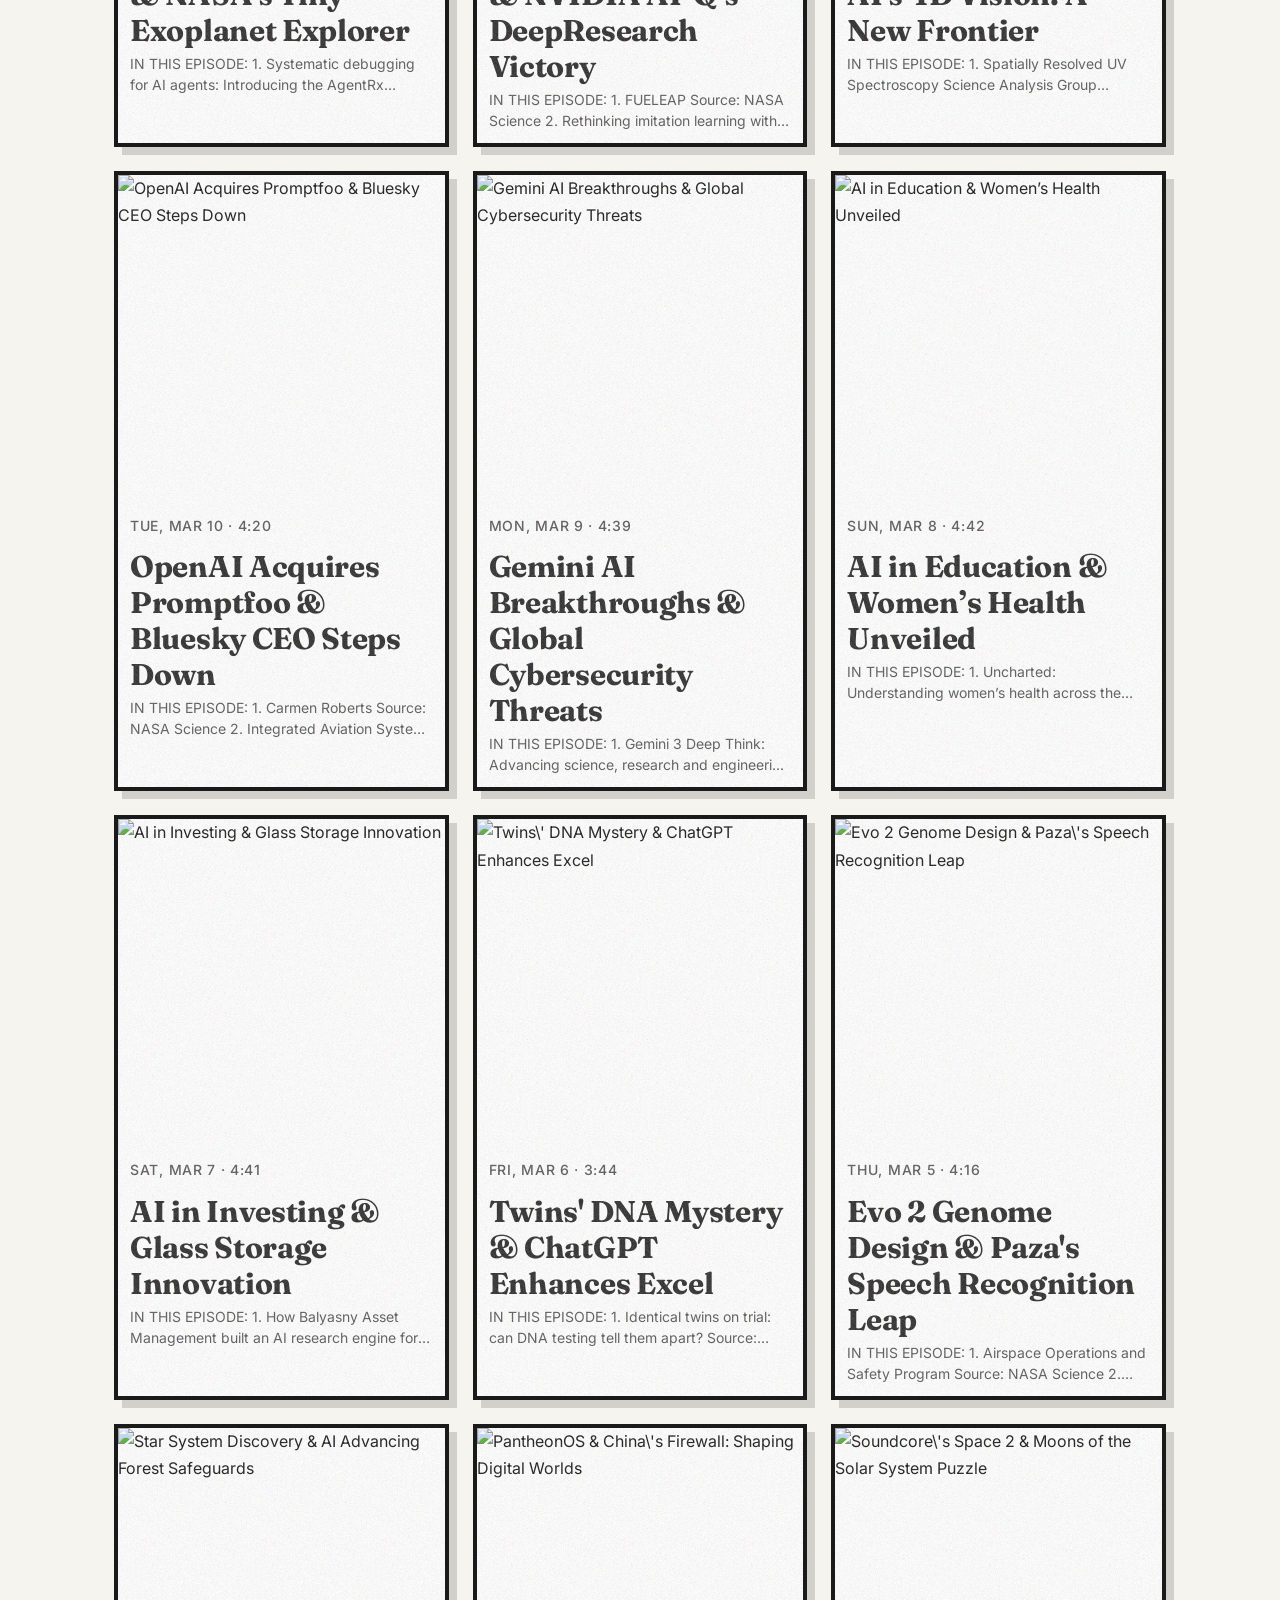
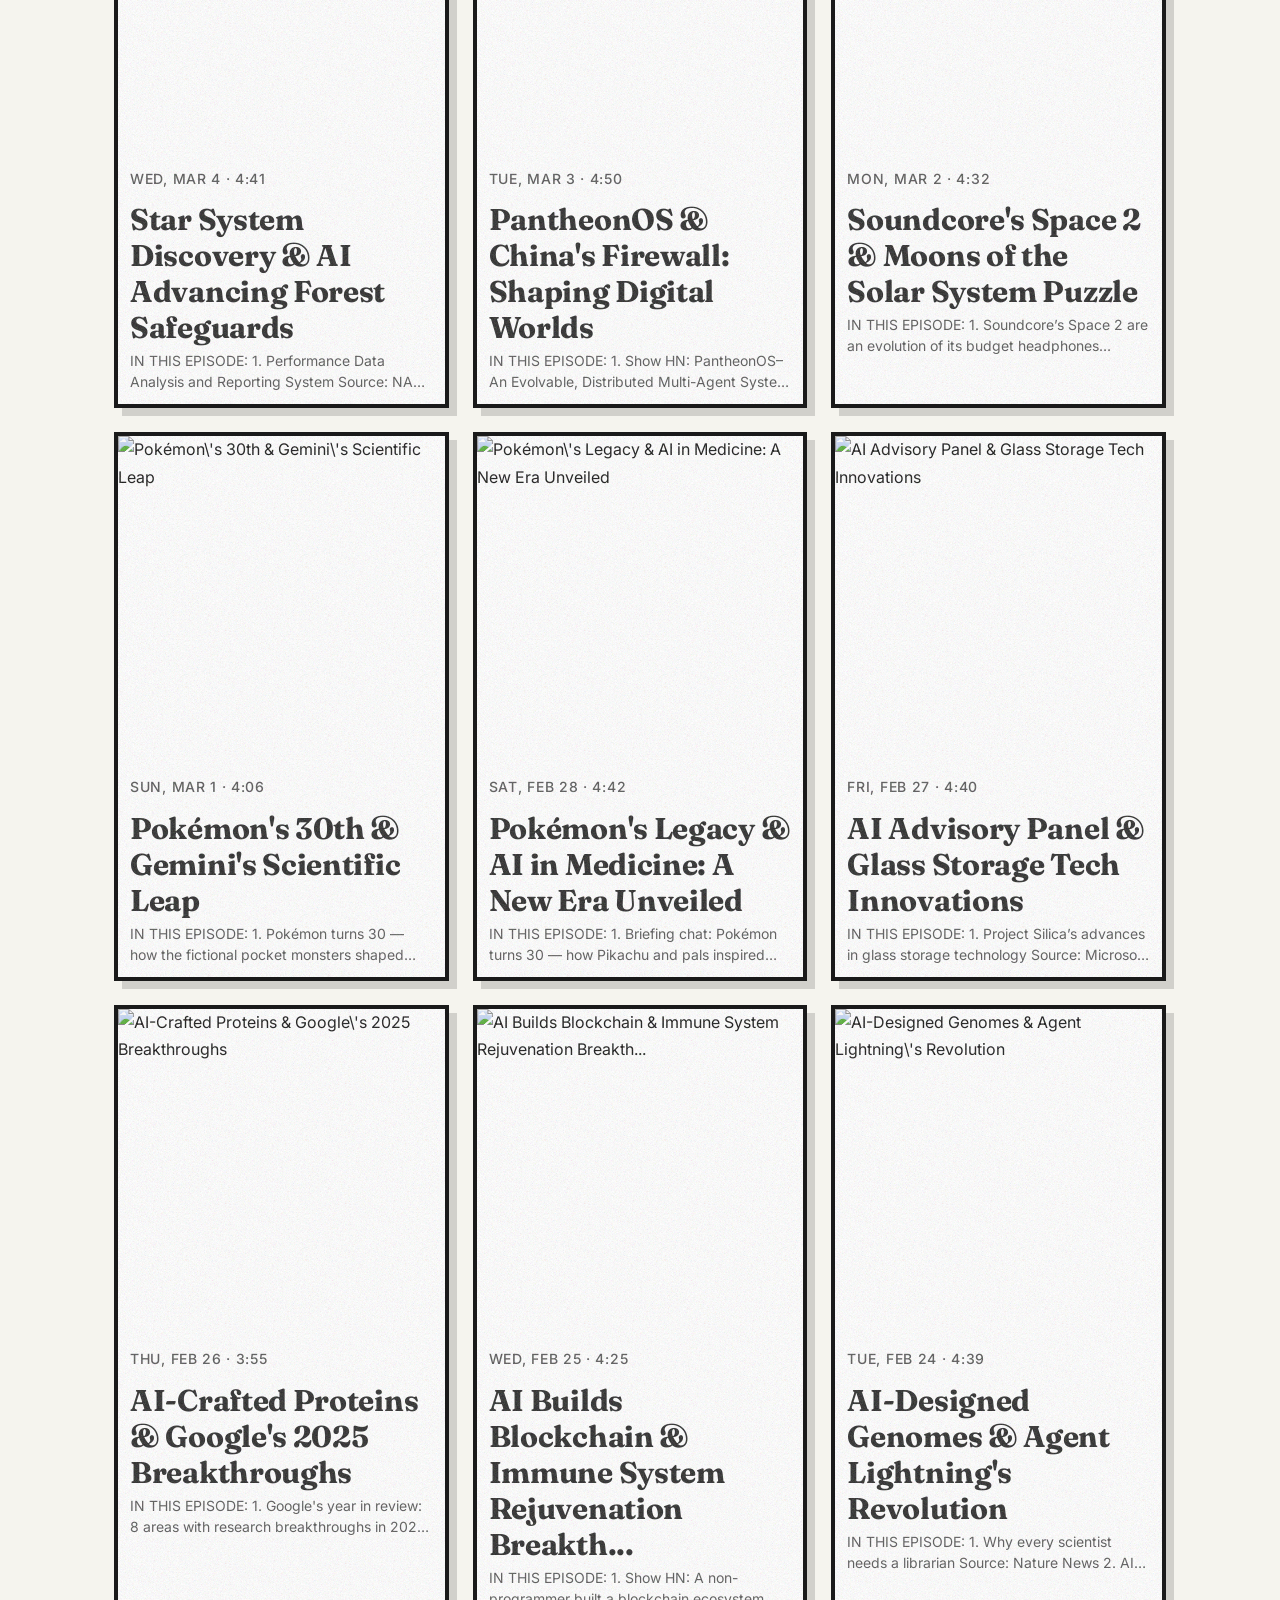
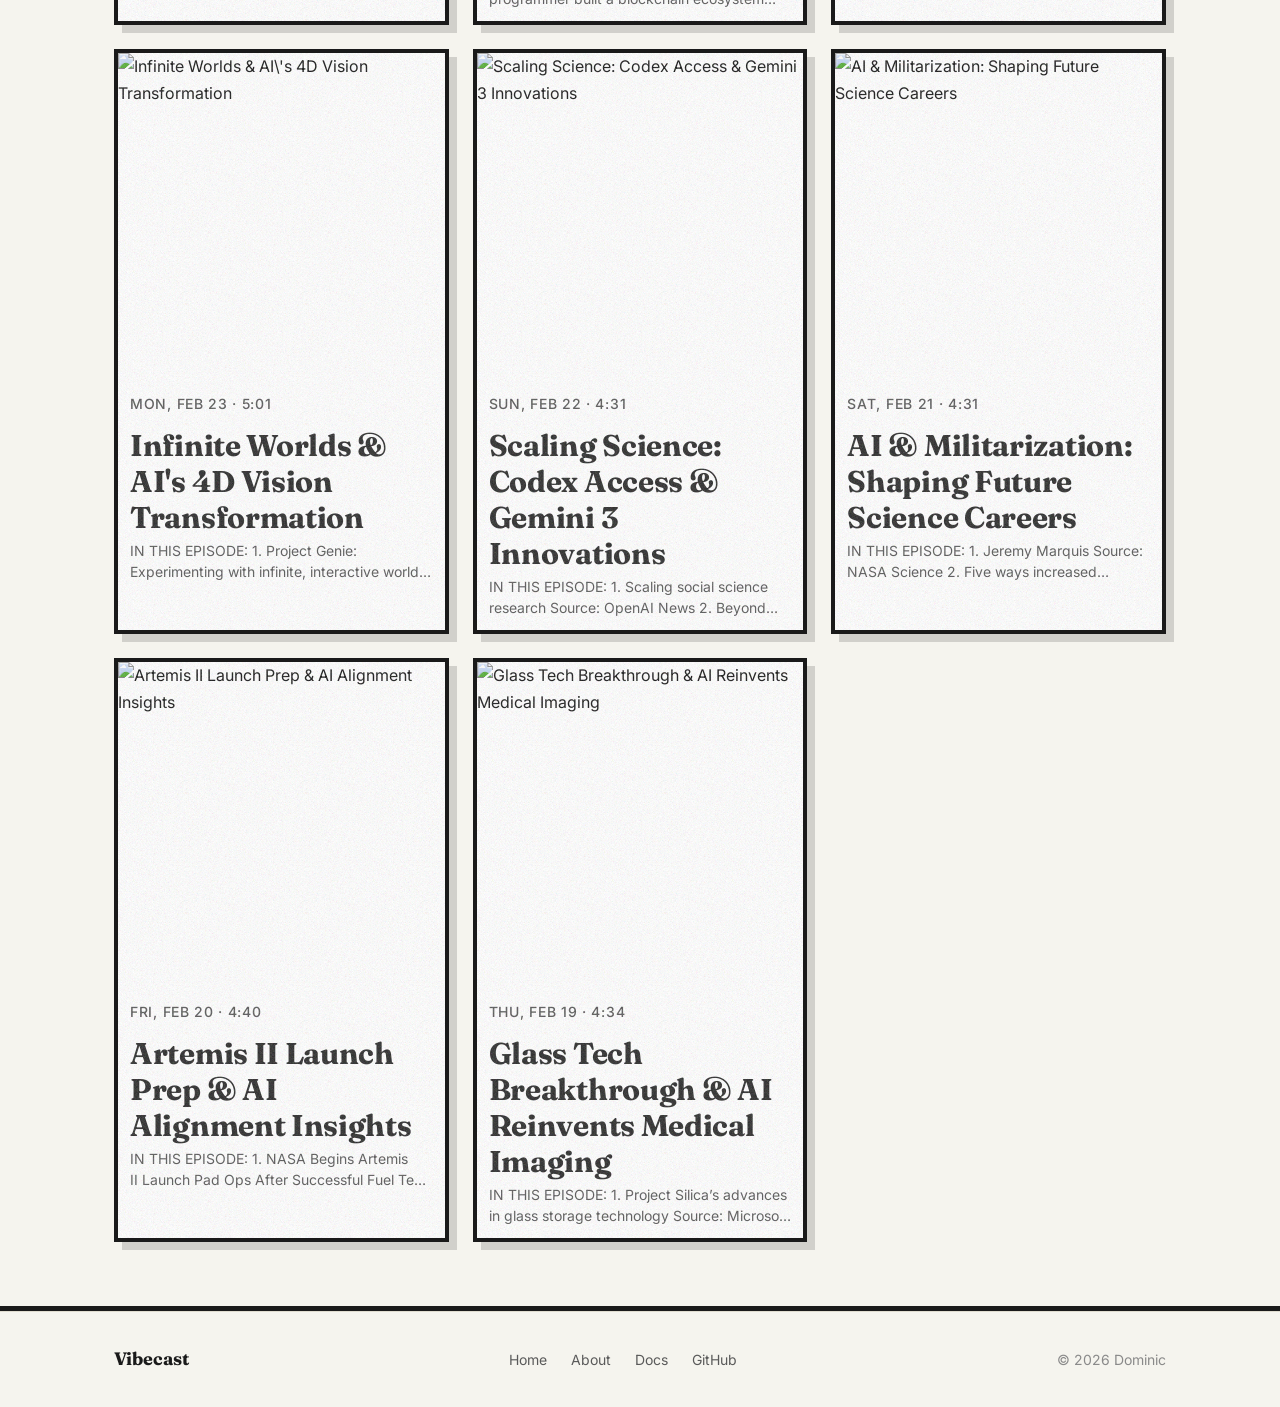
==== commit 588638d6: "🎙️ Daily episode: 2026-03-20" ====
--- a/docs/index.html
+++ b/docs/index.html
@@ -40,6 +40,7 @@
                     <li><a href="index.html" class="nav-link nav-link-active">Home</a></li>
                     <li><a href="about.html" class="nav-link ">About</a></li>
                     <li><a href="docs.html" class="nav-link ">Docs</a></li>
+                    <li><a href="art.html" class="nav-link ">Art</a></li>
                 </ul>
             </div>
         </nav>
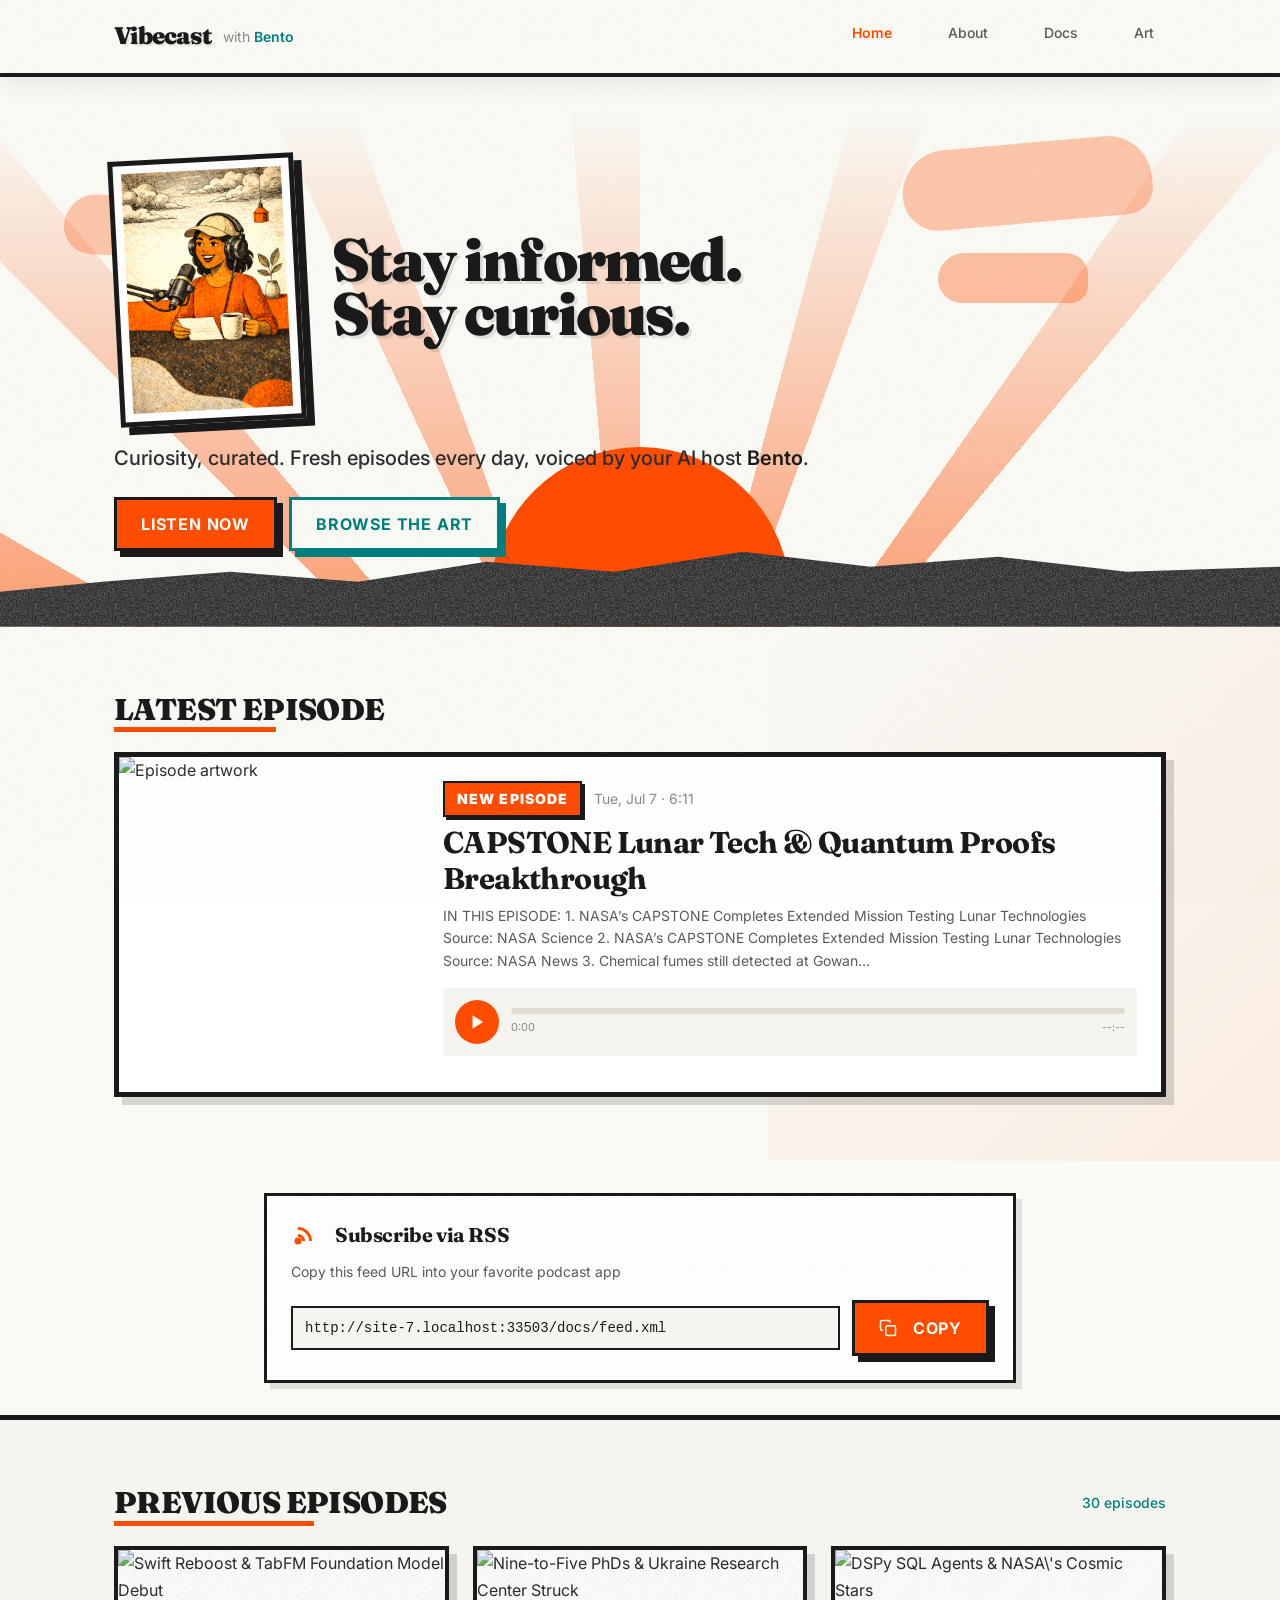
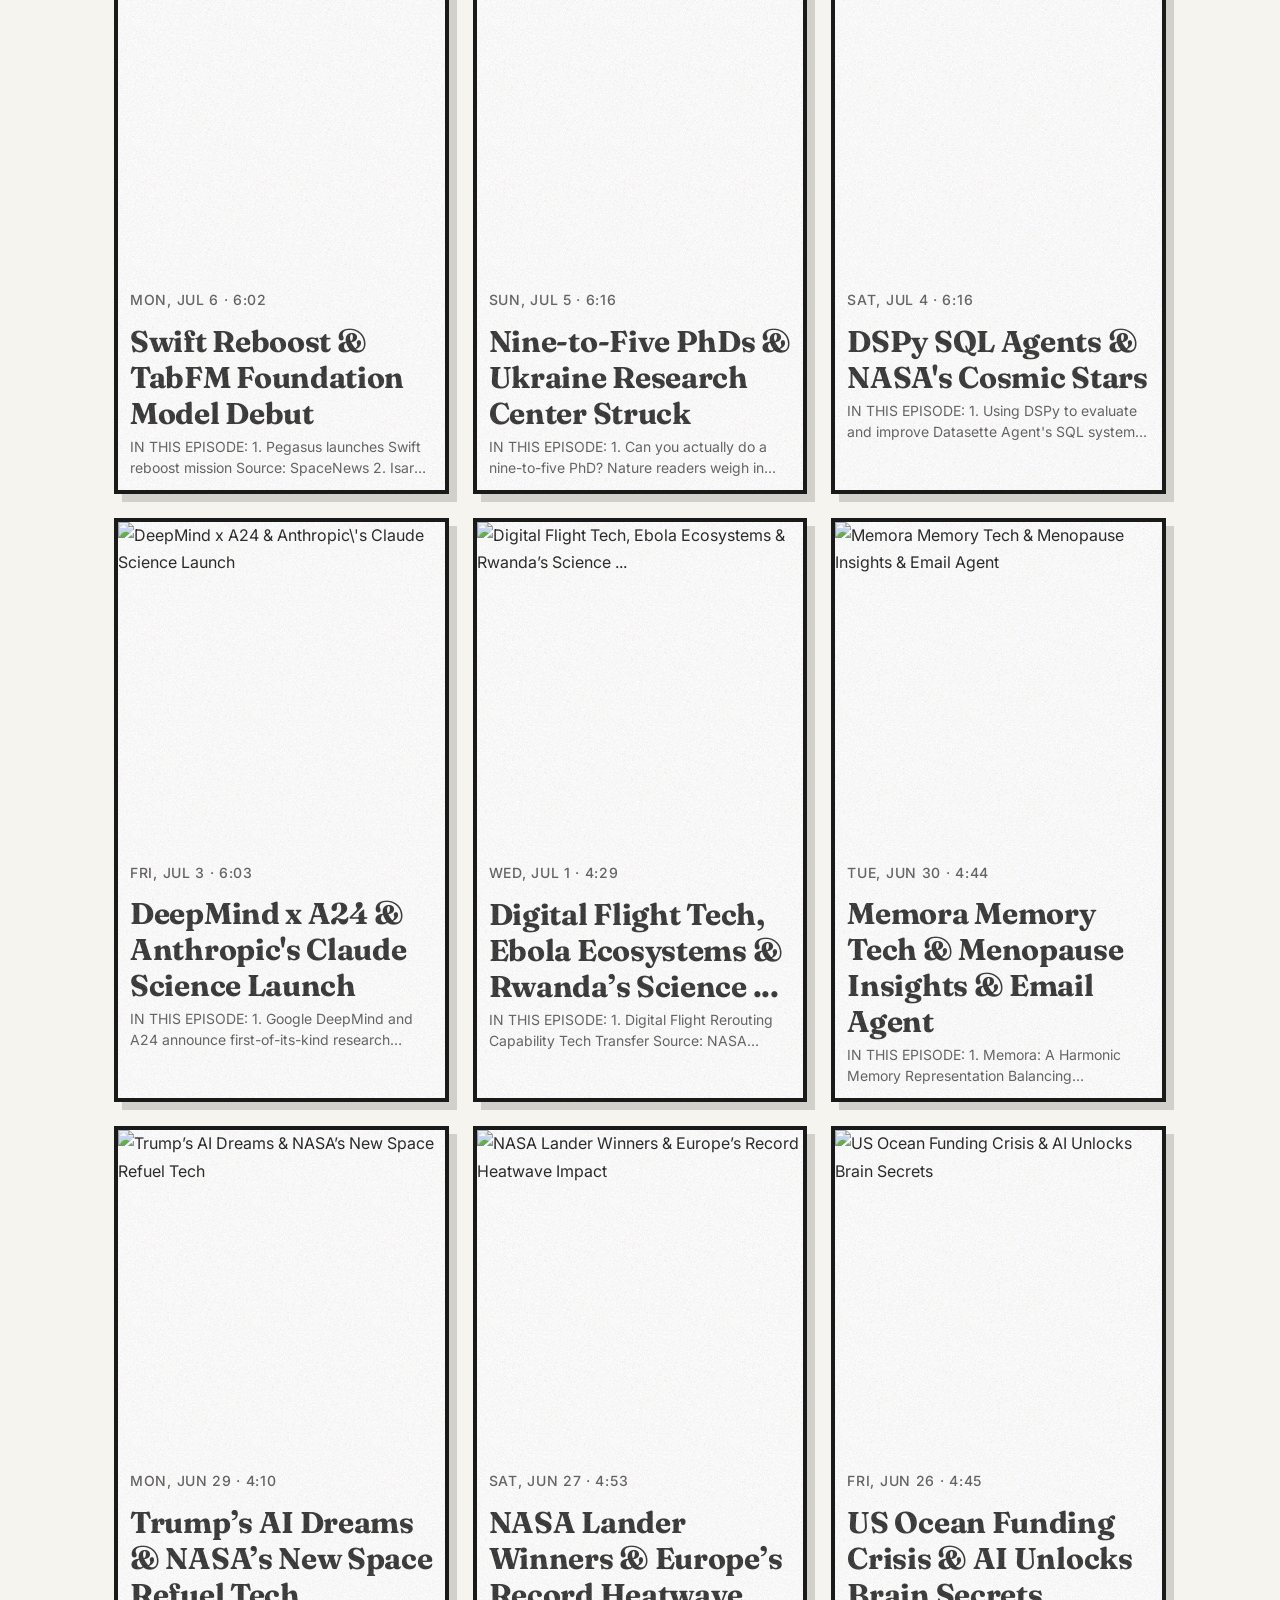
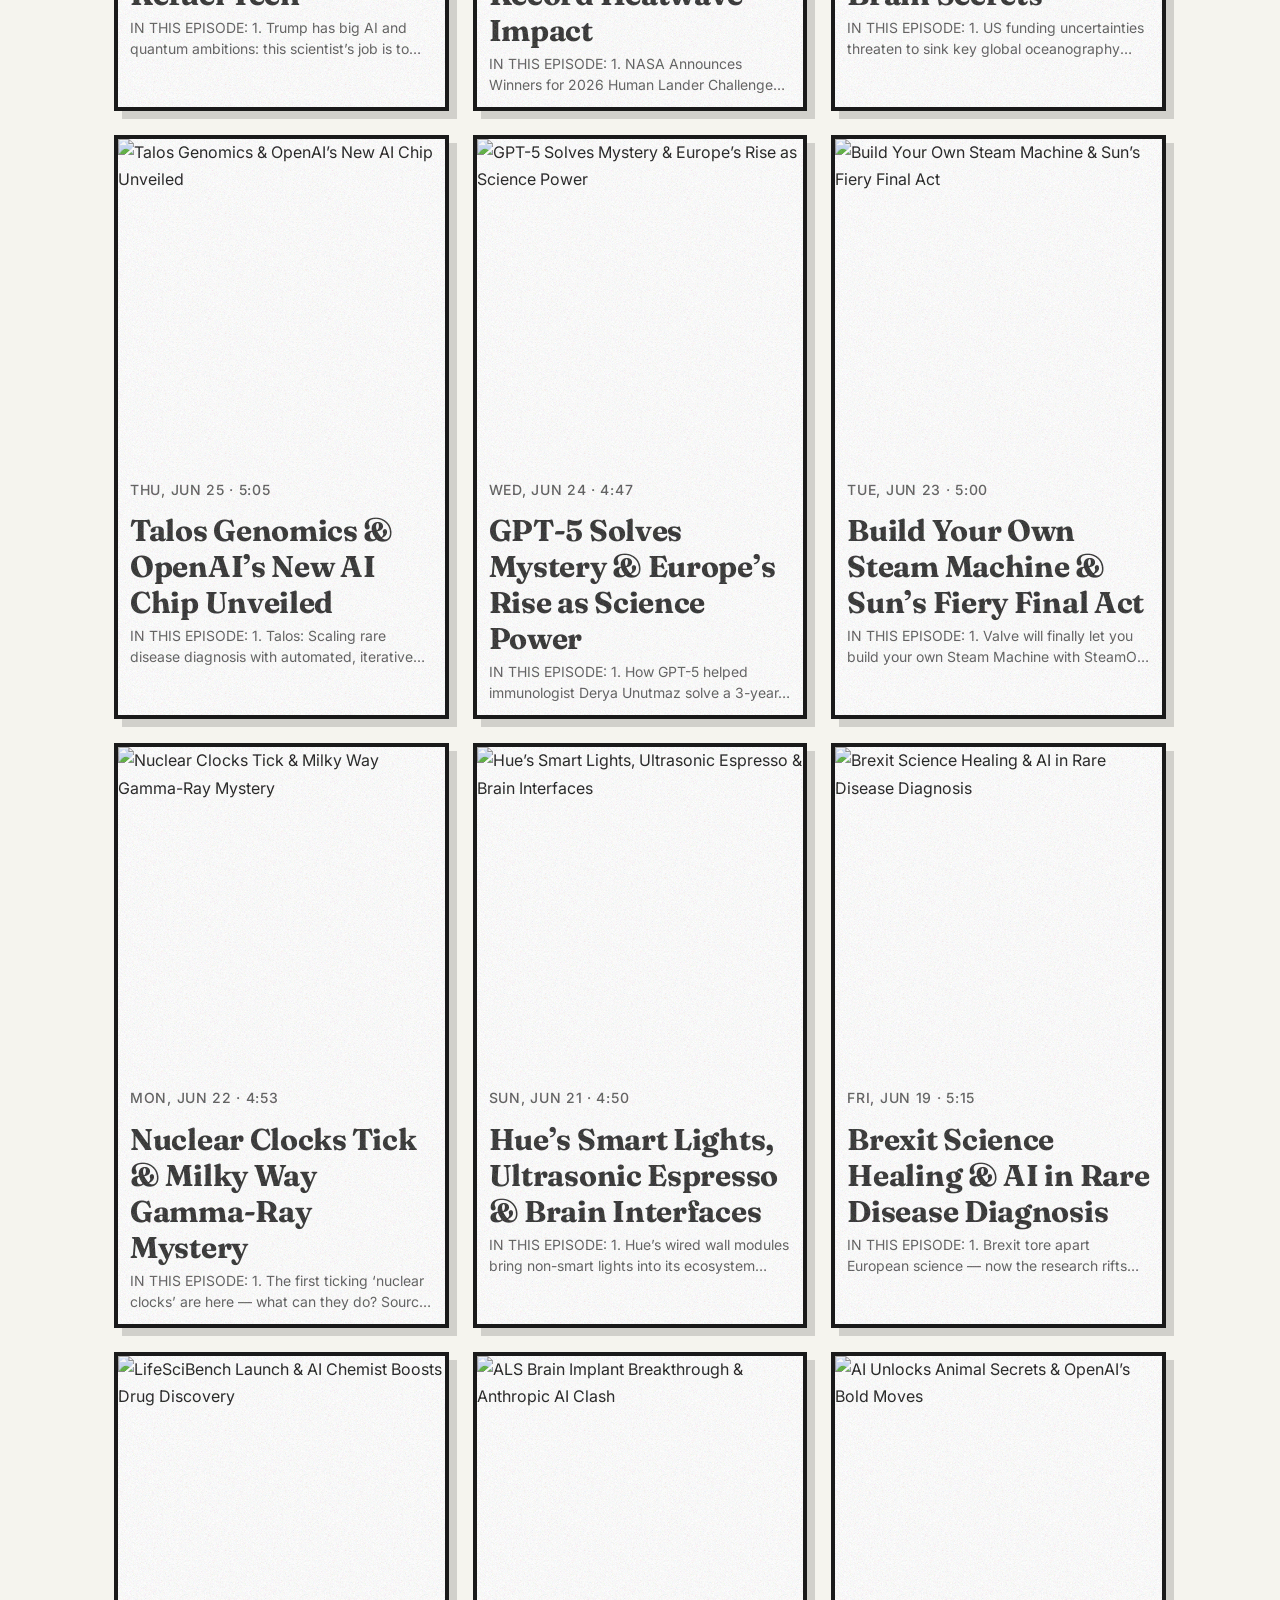
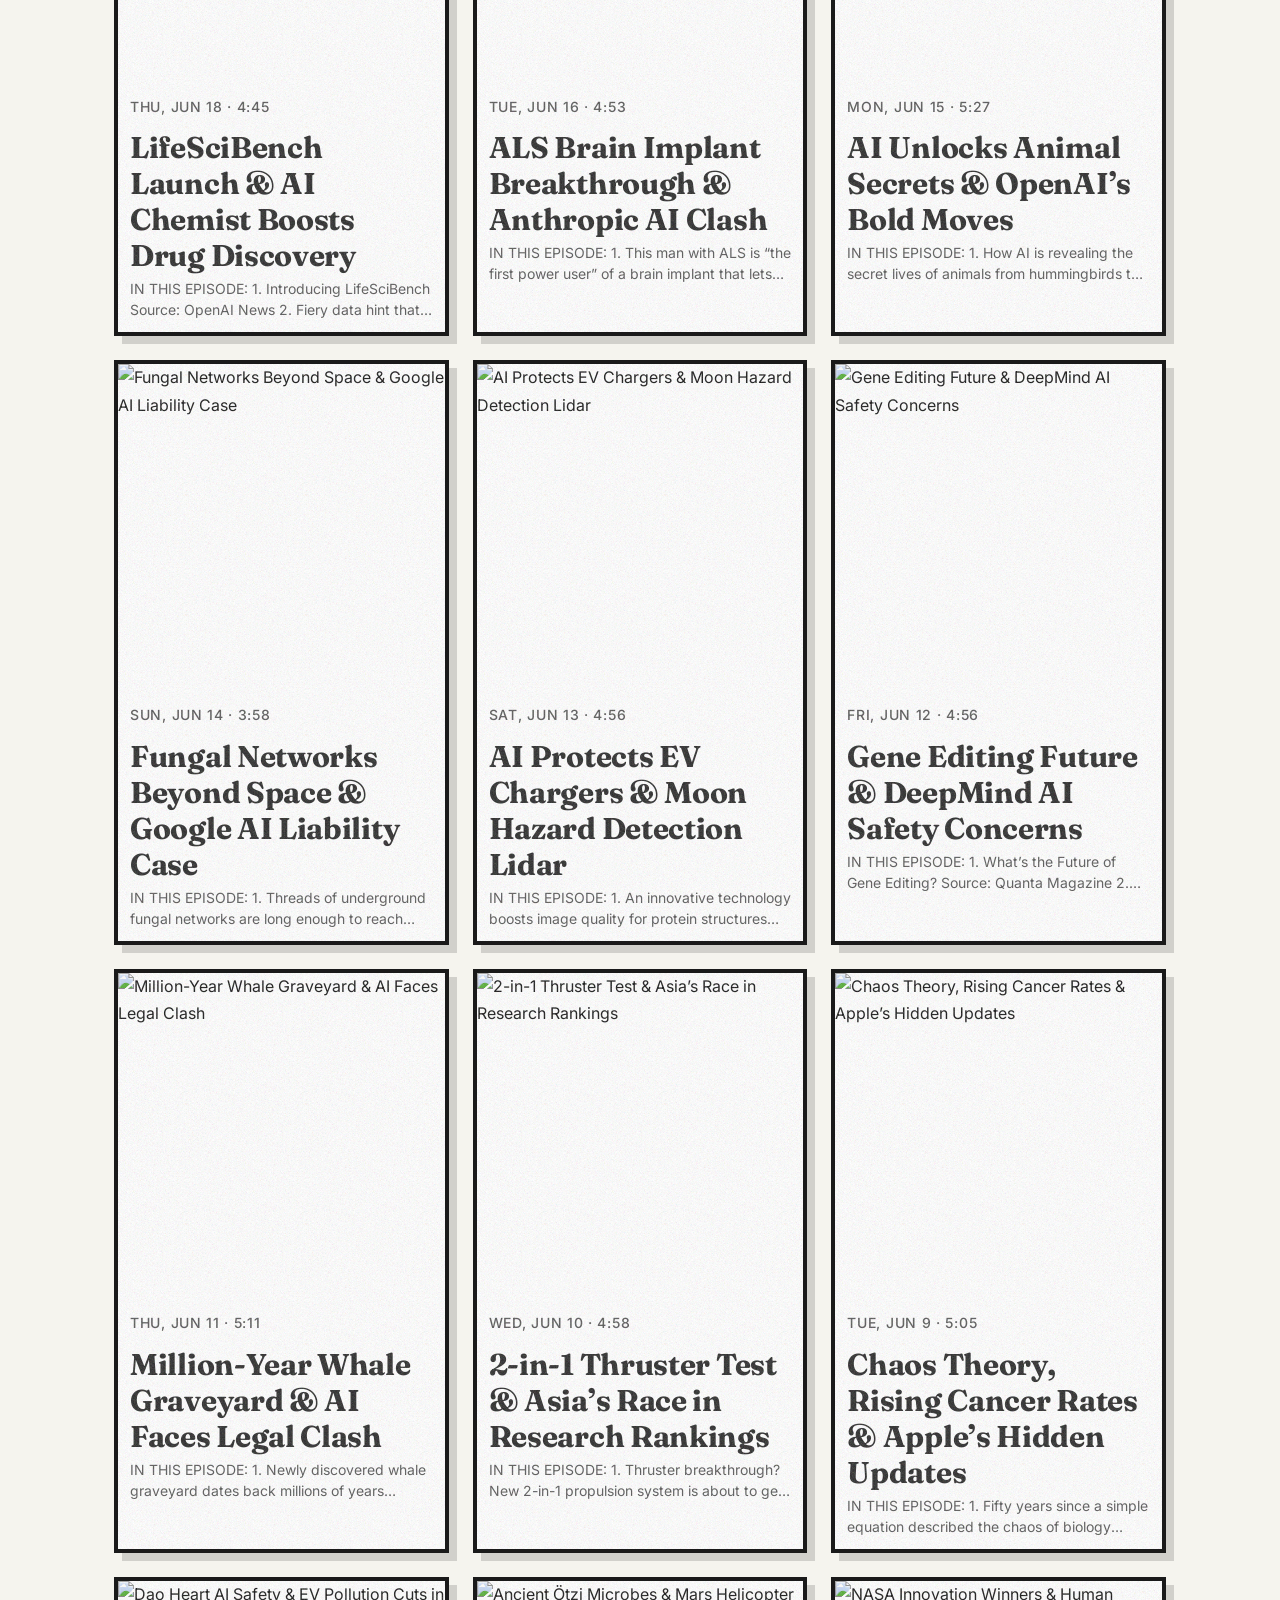
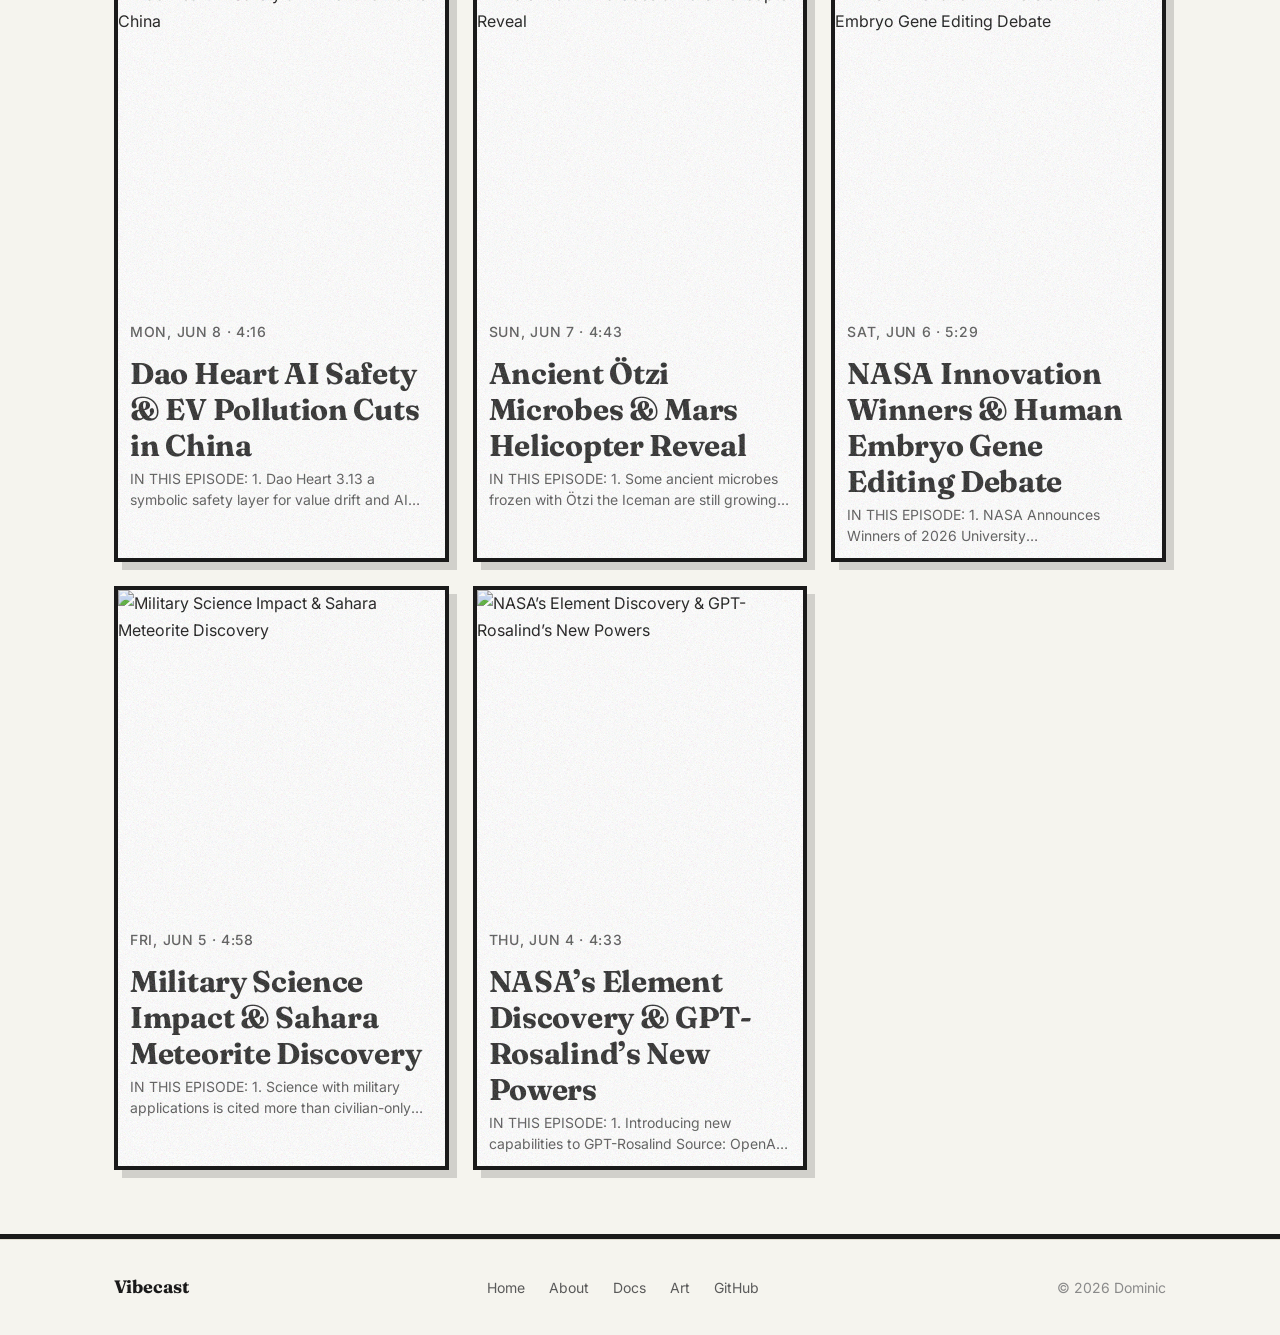
==== commit a48ff598: "Modernize site + brand artwork pipeline - Fix Art page: gallery markup (header + grid) was never ren" ====
--- a/docs/index.html
+++ b/docs/index.html
@@ -86,6 +86,7 @@
                 <p class="hero-subtitle">Curiosity, curated. Fresh episodes every day, voiced by your AI host <strong>Bento</strong>.</p>
                 <div class="hero-actions">
                     <button class="btn btn-primary" onclick="scrollToLatest()">Listen Now</button>
+                    <a href="art.html" class="btn btn-secondary">Browse the Art</a>
                 </div>
             </div>
         </div>
@@ -142,33 +143,32 @@
 </section>
 
 <!-- RSS Feed Section -->
-<section style="padding: var(--space-8) 0; background: var(--paper-0);">
-    <div class="container" style="max-width: 800px;">
-        <div style="background: white; border: 3px solid var(--ink-0); padding: var(--space-6); box-shadow: 6px 6px 0px rgba(0, 0, 0, 0.1); position: relative;">
-            <div style="position: absolute; inset: 0; background-image: url('assets/textures/paper-grain.svg'); background-size: 120px 120px; opacity: 0.06; pointer-events: none;"></div>
-            <div style="position: relative; z-index: 1;">
-                <div style="display: flex; align-items: center; gap: var(--space-4); margin-bottom: var(--space-3);">
-                    <svg viewBox="0 0 24 24" fill="currentColor" style="width: 28px; height: 28px; color: var(--accent-0);">
+<section class="rss-section">
+    <div class="container">
+        <div class="rss-card">
+            <div class="rss-card-inner">
+                <div class="rss-card-header">
+                    <svg viewBox="0 0 24 24" fill="currentColor" class="rss-card-icon">
                         <circle cx="6" cy="18" r="3"/>
                         <path d="M6 12c3.31 0 6 2.69 6 6h-2.5c0-1.93-1.57-3.5-3.5-3.5V12z"/>
                         <path d="M6 6c6.63 0 12 5.37 12 12h-2.5c0-5.24-4.26-9.5-9.5-9.5V6z"/>
                     </svg>
-                    <h3 style="font-family: var(--font-display); font-size: var(--text-xl); font-weight: 700; margin: 0; color: var(--ink-0);">Subscribe via RSS</h3>
-                </div>
-                <p style="color: var(--ink-2); font-size: var(--text-sm); margin-bottom: var(--space-4);">
+                    <h3 class="rss-card-title">Subscribe via RSS</h3>
+                </div>
+                <p class="rss-card-hint">
                     Copy this feed URL into your favorite podcast app
                 </p>
-                <div style="display: flex; gap: var(--space-3); align-items: center;">
-                    <input 
-                        type="text" 
-                        id="rss-feed-input" 
-                        readonly 
-                        value="" 
-                        style="flex: 1; padding: var(--space-3); border: 2px solid var(--ink-0); background: var(--paper-1); font-family: monospace; font-size: var(--text-sm); color: var(--ink-0); border-radius: 0; cursor: pointer;"
+                <div class="rss-card-row">
+                    <input
+                        type="text"
+                        id="rss-feed-input"
+                        readonly
+                        value=""
+                        class="rss-card-input"
                         onclick="this.select()"
                     />
-                    <button 
-                        class="btn btn-primary" 
+                    <button
+                        class="btn btn-primary"
                         onclick="copyRssFeedUrl()"
                         id="copy-rss-btn"
                         style="white-space: nowrap;"
@@ -212,6 +212,7 @@
                     <a href="index.html" class="footer-link">Home</a>
                     <a href="about.html" class="footer-link">About</a>
                     <a href="docs.html" class="footer-link">Docs</a>
+                    <a href="art.html" class="footer-link">Art</a>
                     
                     <a href="https://github.com/domcritchlow/vibecast" class="footer-link" target="_blank" rel="noopener">GitHub</a>
                     
--- a/docs/assets/css/pages.css
+++ b/docs/assets/css/pages.css
@@ -29,7 +29,7 @@
   min-height: 600px;
 }
 
-/* Sun rays - clean risograph style */
+/* Sun rays - clean risograph style, softened and faded toward the top */
 .hero::before {
   content: '';
   position: absolute;
@@ -74,7 +74,9 @@
     transparent 150deg,
     transparent 180deg
   );
-  opacity: 1;
+  opacity: 0.55;
+  -webkit-mask-image: linear-gradient(to top, black 25%, transparent 80%);
+  mask-image: linear-gradient(to top, black 25%, transparent 80%);
   pointer-events: none;
   z-index: 0;
 }
@@ -127,7 +129,7 @@
 .hero-cloud {
   position: absolute;
   background: var(--accent-0);
-  opacity: 0.5;
+  opacity: 0.3;
   pointer-events: none;
   z-index: 2;
 }
@@ -156,7 +158,7 @@
   width: 140px;
   height: 45px;
   border-radius: 60px 50px 40px 55px;
-  opacity: 0.55;
+  opacity: 0.35;
 }
 
 @media (min-width: 768px) {
@@ -2489,3 +2491,93 @@
   overflow: hidden;
   box-shadow: var(--shadow-lg);
 }
+
+/* --------------------------------------------------------------------------
+   RSS SUBSCRIBE CARD (homepage)
+   -------------------------------------------------------------------------- */
+
+.rss-section {
+  padding: var(--space-8) 0;
+  background: var(--paper-0);
+}
+
+.rss-section .container {
+  max-width: 800px;
+}
+
+.rss-card {
+  background: white;
+  border: 3px solid var(--ink-0);
+  padding: var(--space-6);
+  box-shadow: 6px 6px 0px rgba(0, 0, 0, 0.1);
+  position: relative;
+}
+
+.rss-card::before {
+  content: '';
+  position: absolute;
+  inset: 0;
+  background-image: url('../textures/paper-grain.svg');
+  background-size: 120px 120px;
+  opacity: 0.06;
+  pointer-events: none;
+}
+
+.rss-card-inner {
+  position: relative;
+  z-index: 1;
+}
+
+.rss-card-header {
+  display: flex;
+  align-items: center;
+  gap: var(--space-4);
+  margin-bottom: var(--space-3);
+}
+
+.rss-card-icon {
+  width: 28px;
+  height: 28px;
+  color: var(--accent-0);
+  flex-shrink: 0;
+}
+
+.rss-card-title {
+  font-family: var(--font-heading);
+  font-size: var(--text-xl);
+  font-weight: 700;
+  margin: 0;
+  color: var(--ink-0);
+}
+
+.rss-card-hint {
+  color: var(--ink-2);
+  font-size: var(--text-sm);
+  margin-bottom: var(--space-4);
+}
+
+.rss-card-row {
+  display: flex;
+  gap: var(--space-3);
+  align-items: center;
+}
+
+.rss-card-input {
+  flex: 1;
+  min-width: 0;
+  padding: var(--space-3);
+  border: 2px solid var(--ink-0);
+  background: var(--paper-1);
+  font-family: monospace;
+  font-size: var(--text-sm);
+  color: var(--ink-0);
+  border-radius: 0;
+  cursor: pointer;
+}
+
+@media (max-width: 560px) {
+  .rss-card-row {
+    flex-direction: column;
+    align-items: stretch;
+  }
+}
